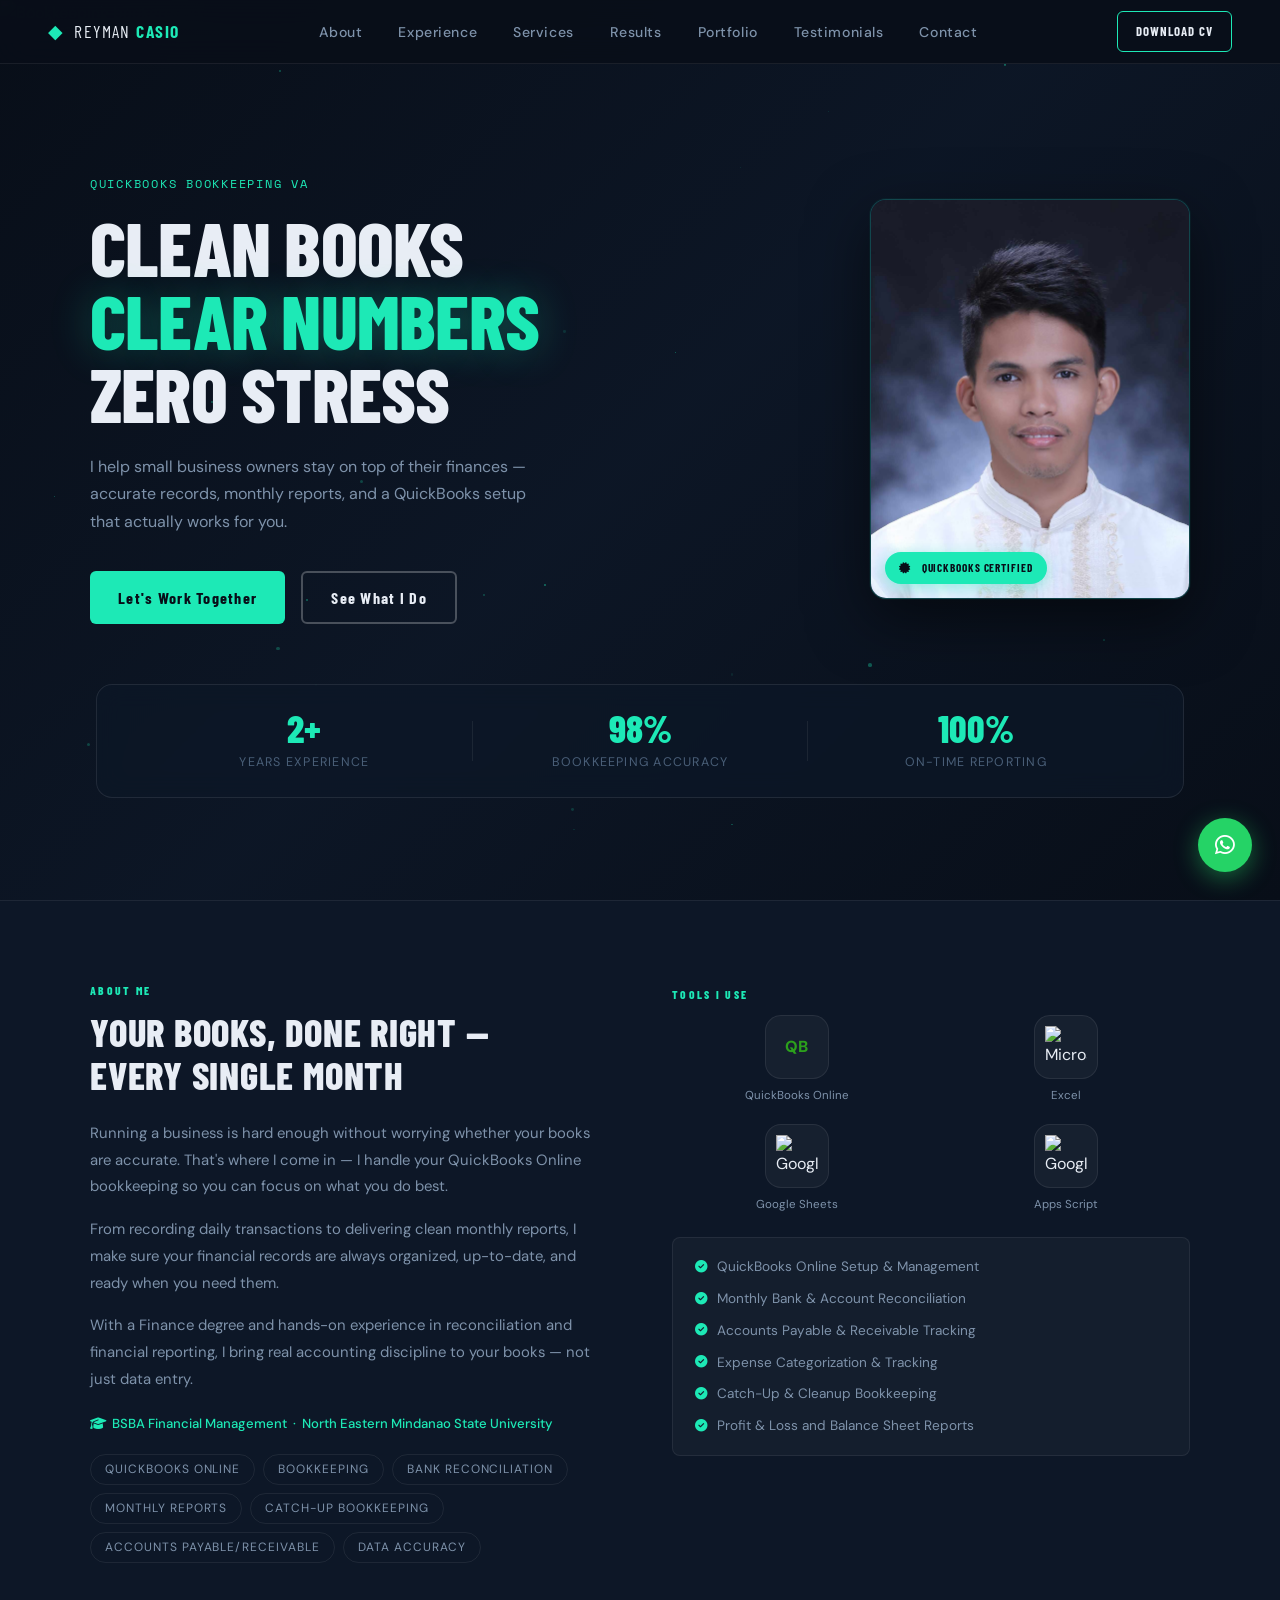
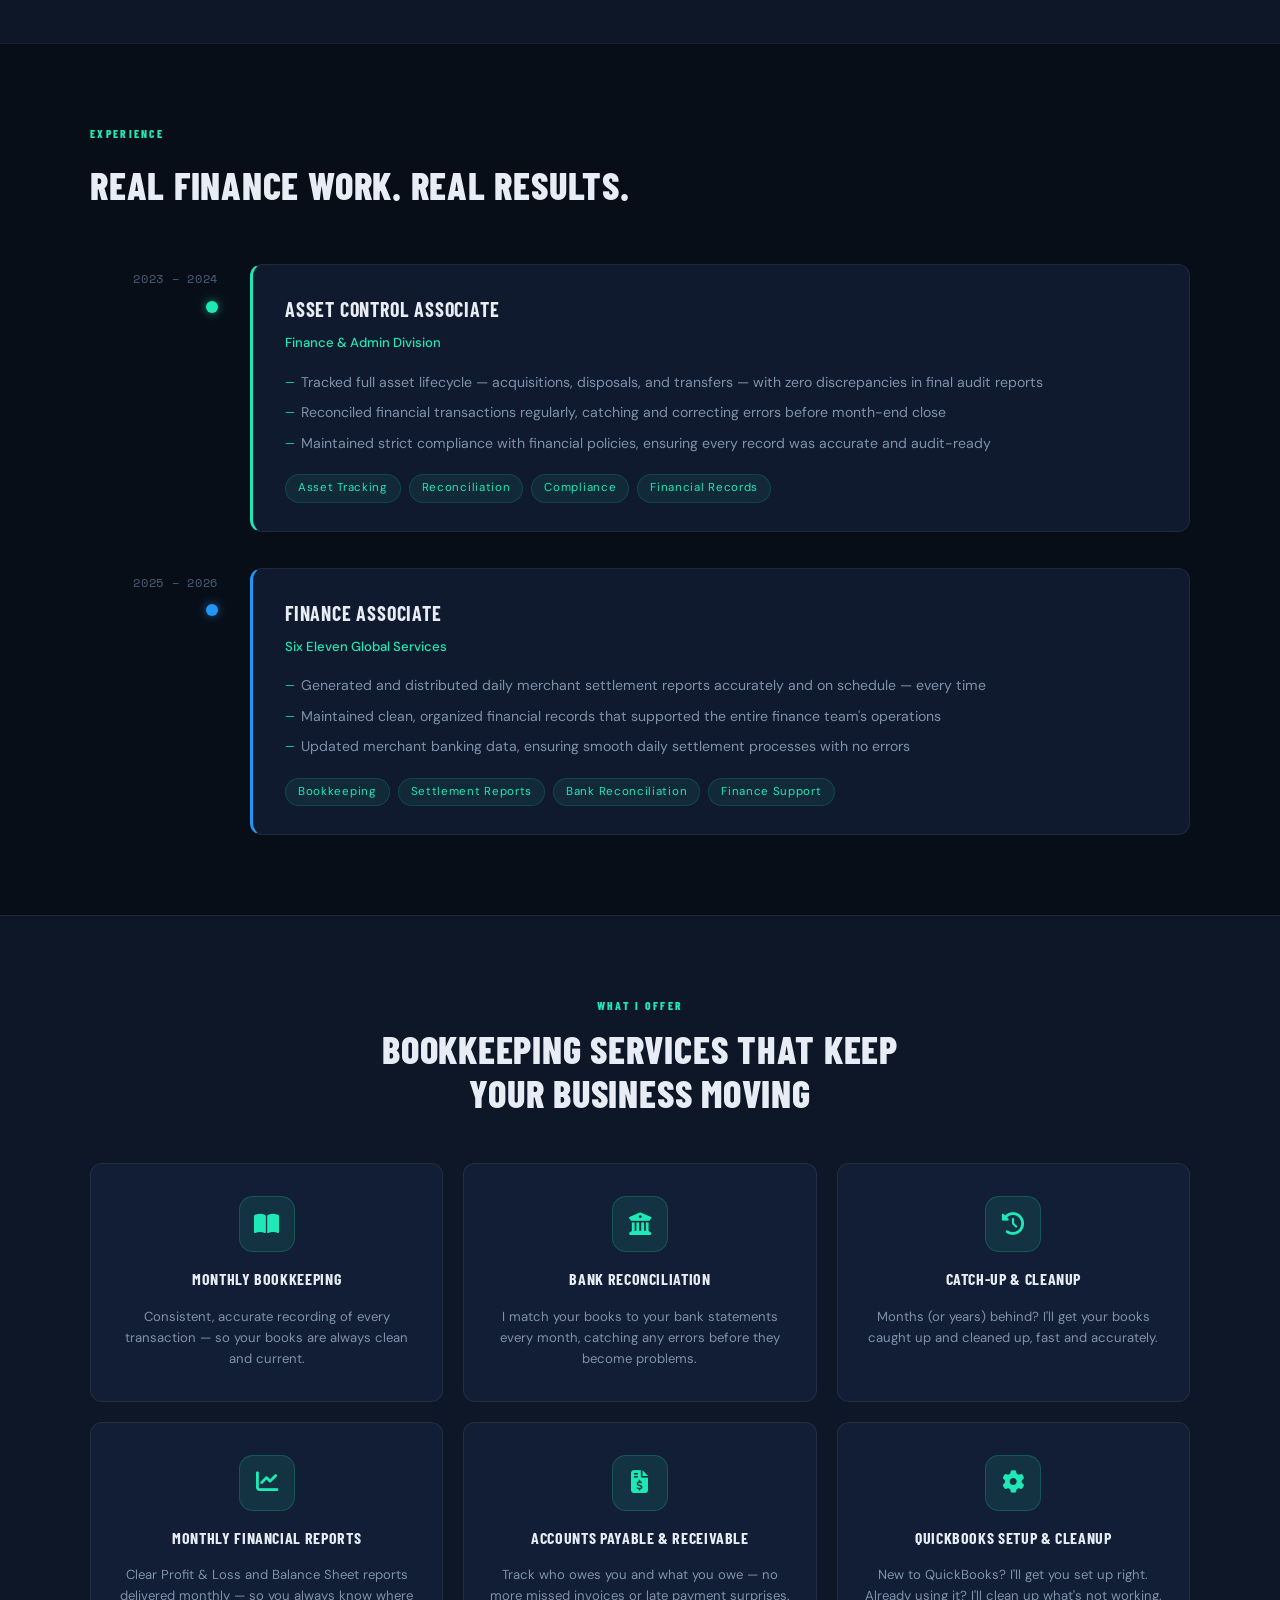
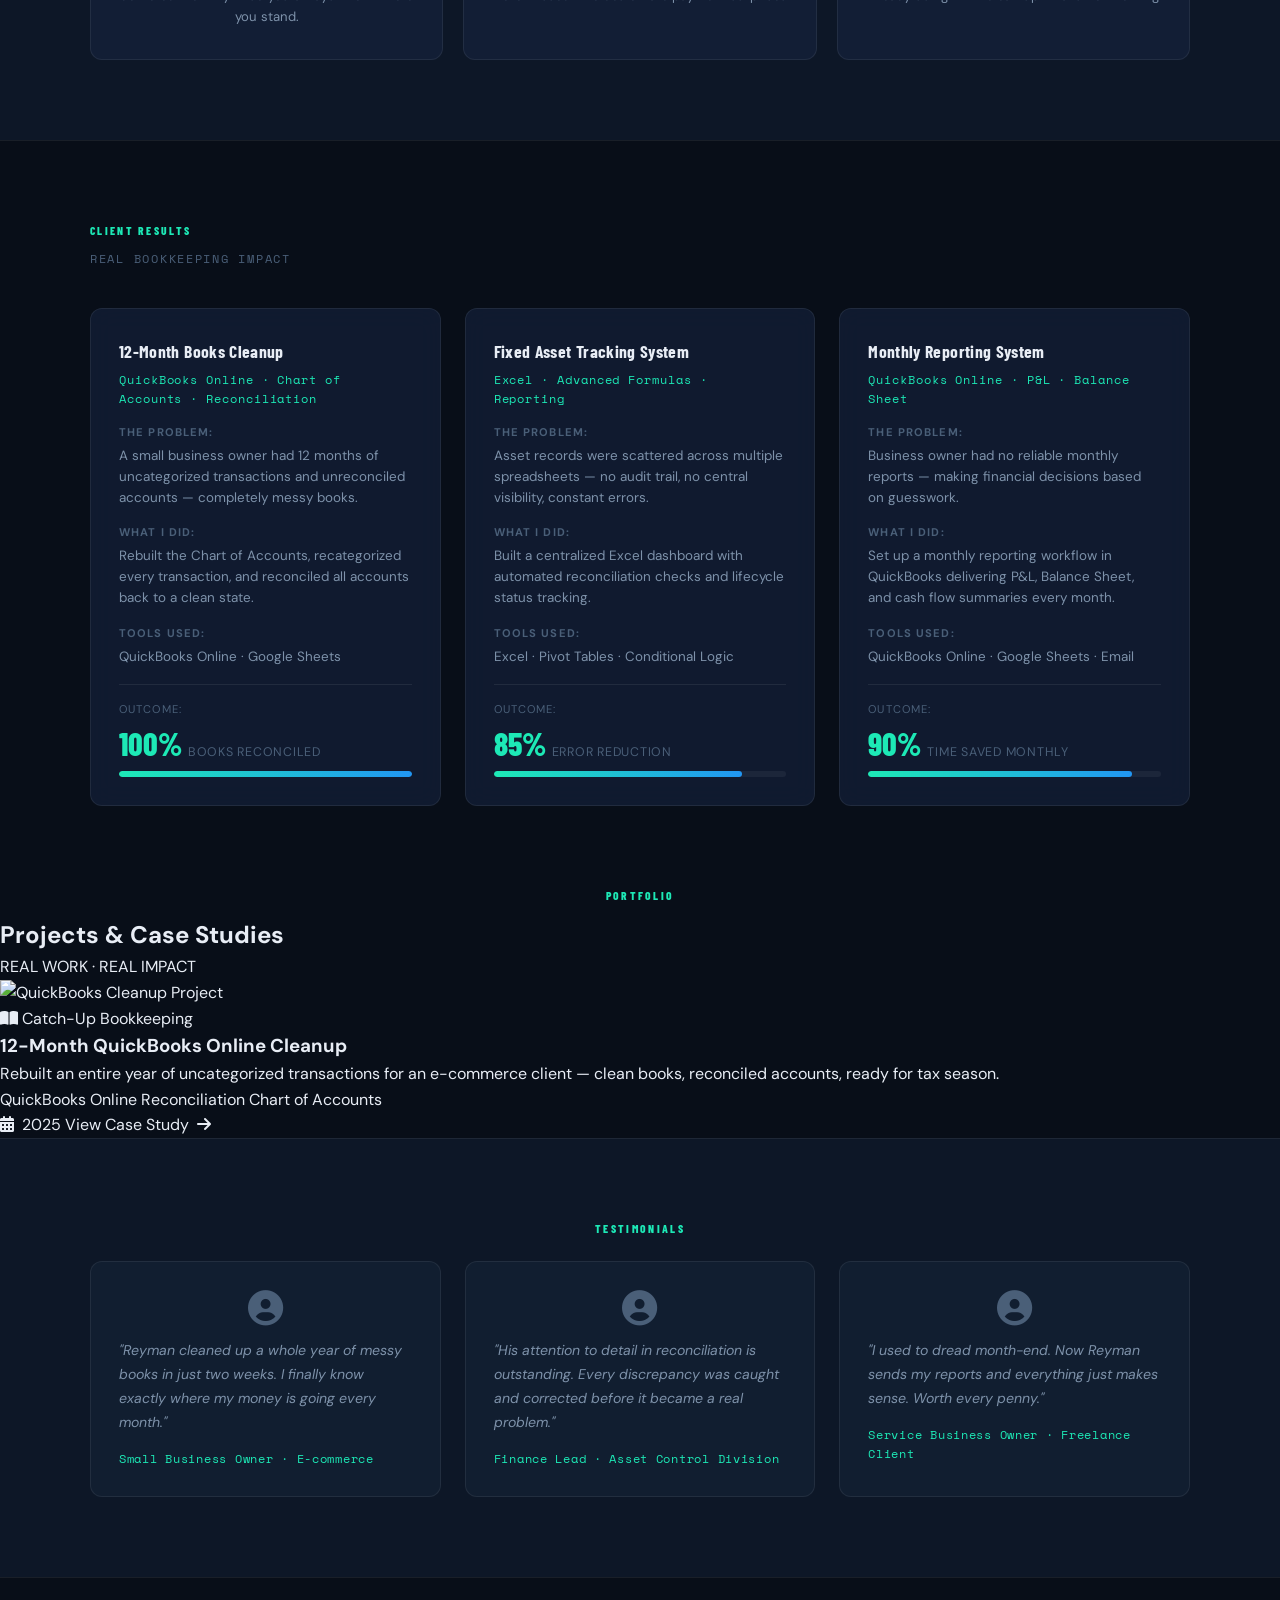
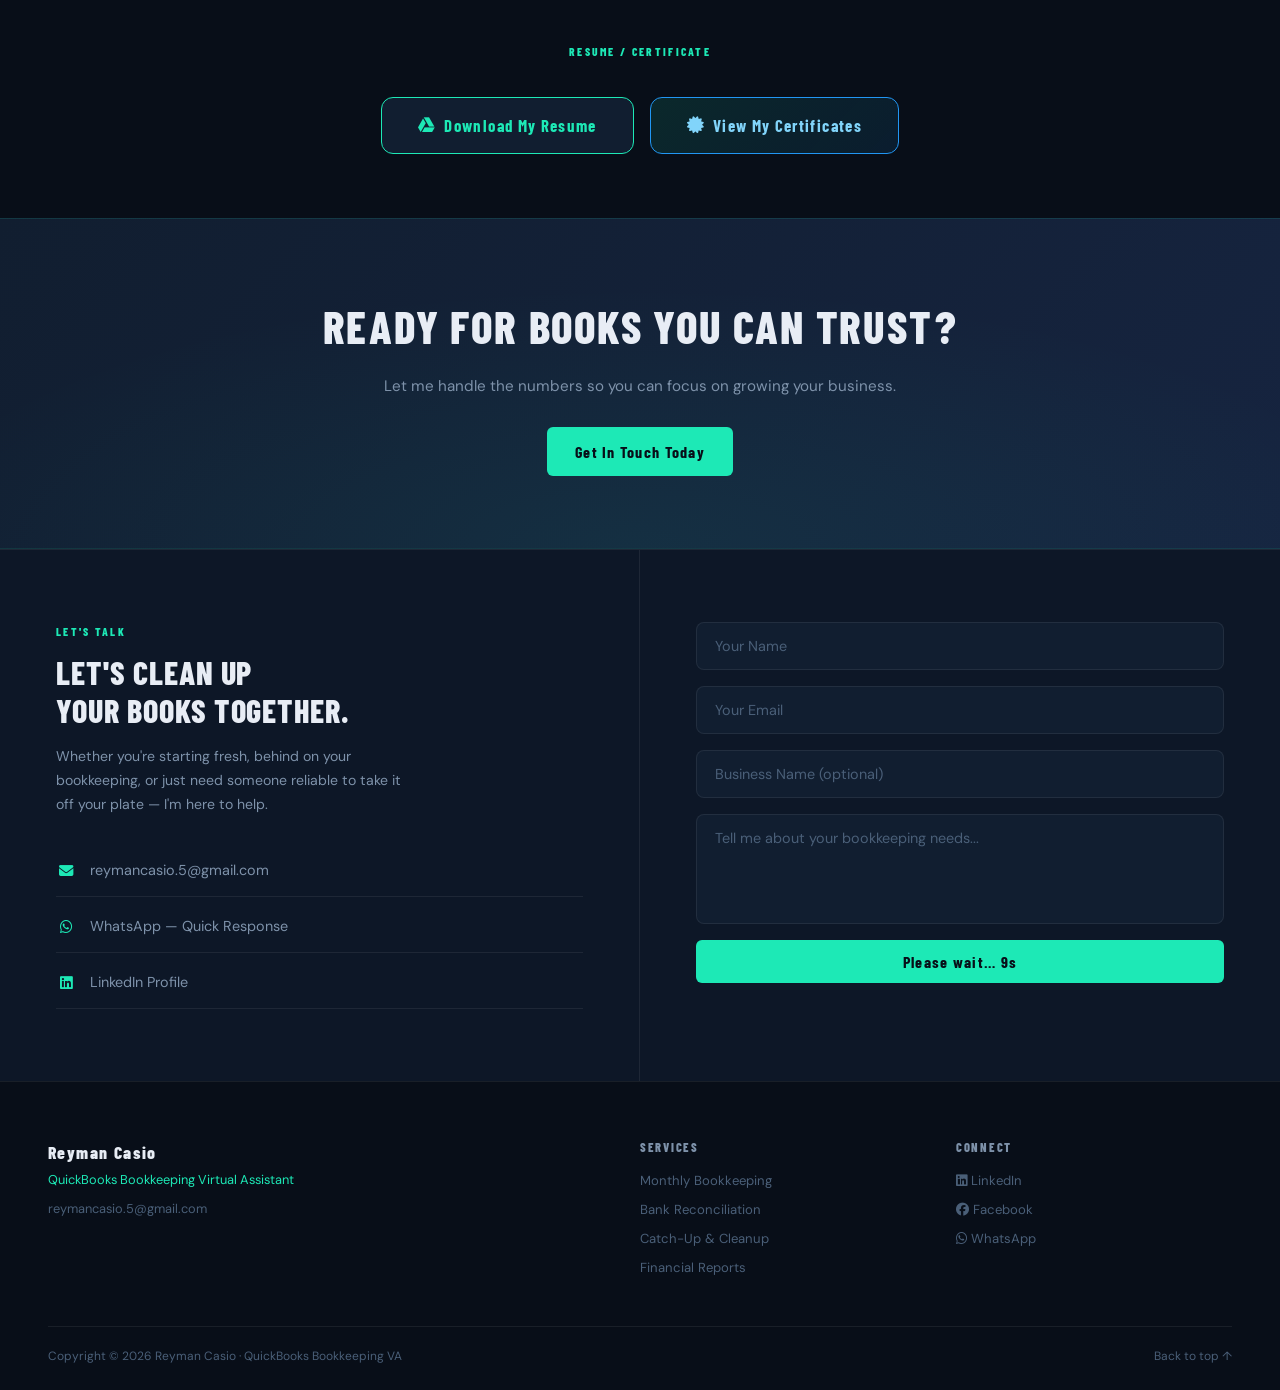
==== index.html @ 79675b03 "Implement portfolio section in index.html Added a new portfolio section with project showcase." ====
<!DOCTYPE html>
<html lang="en">
<head>
  <meta charset="UTF-8" />
  <meta name="viewport" content="width=device-width, initial-scale=1.0"/>
  <title>Reyman Casio | QuickBooks Bookkeeping Virtual Assistant</title>
  <link rel="stylesheet" href="style.css"/>
  <link rel="preconnect" href="https://fonts.googleapis.com"/>
  <link rel="preconnect" href="https://fonts.gstatic.com" crossorigin/>
  <link href="https://fonts.googleapis.com/css2?family=Barlow+Condensed:wght@400;600;700;800&family=DM+Sans:wght@300;400;500;600&family=Space+Mono:wght@400;700&display=swap" rel="stylesheet"/>
  <link rel="stylesheet" href="https://cdnjs.cloudflare.com/ajax/libs/font-awesome/6.5.0/css/all.min.css"/>
  <link rel="icon" href="favicon.png" type="image/png">
</head>
<body>

  <!-- NAV -->
  <nav class="nav" id="nav">
    <a href="#home" class="nav__logo">
      <span class="nav__logo-icon">◆</span>
      <span class="nav__logo-name">REYMAN <strong>CASIO</strong></span>
    </a>
    <ul class="nav__links" id="navLinks">
      <li><a href="#about" class="nav-link">About</a></li>
      <li><a href="#experience" class="nav-link">Experience</a></li>
      <li><a href="#services" class="nav-link">Services</a></li>
      <li><a href="#projects" class="nav-link">Results</a></li>
      <li><a href="#portfolio" class="nav-link">Portfolio</a></li>
      <li><a href="#testimonials" class="nav-link">Testimonials</a></li>
      <li><a href="#contact" class="nav-link">Contact</a></li>
    </ul>
    <a href="https://drive.google.com/file/d/1k-RLL87hiftzCwfujPA-dUVko5Nbp8wd/view?usp=sharing" target="_blank" class="btn btn--outline nav__cv">DOWNLOAD CV</a>
    <button class="nav__hamburger" id="hamburger" aria-label="Menu" aria-expanded="false">
      <span></span><span></span><span></span>
    </button>
  </nav>

  <!-- ══════════════════ HERO ══════════════════ -->
  <section class="hero" id="home">
    <div class="hero__photo-bg">
      <img
        src="https://images.unsplash.com/photo-1554224155-6726b3ff858f?auto=format&fit=crop&w=1600&q=80"
        alt="Bookkeeping background"
        class="hero__bg-img"
        loading="eager"
      />
      <div class="hero__bg-overlay"></div>
    </div>
    <div class="hero__particles" id="particles"></div>
    <div class="hero__content">
      <div class="hero__left">
        <p class="hero__eyebrow reveal">QUICKBOOKS BOOKKEEPING VA</p>
        <h1 class="hero__title reveal">
          CLEAN BOOKS<br/>
          <span class="hero__title-accent">CLEAR NUMBERS</span><br/>
          ZERO STRESS
        </h1>
        <p class="hero__subtitle reveal">I help small business owners stay on top of their finances — accurate records, monthly reports, and a QuickBooks setup that actually works for you.</p>
        <div class="hero__ctas reveal">
          <a href="#contact" class="btn btn--primary">Let's Work Together</a>
          <a href="#services" class="btn btn--ghost">See What I Do</a>
        </div>
      </div>
      <div class="hero__right reveal">
        <div class="hero__profile">
          <img
            src="profile.jpg"
            alt="Reyman Casio — QuickBooks Bookkeeping VA"
          />
          <div class="hero__profile-badge">
            <i class="fas fa-certificate"></i>&nbsp; QuickBooks Certified
          </div>
        </div>
      </div>
    </div>
    <div class="hero__stats">
      <div class="hero__stats__inner">
        <div class="stat">
          <span class="stat__num" data-target="2" data-suffix="+">2+</span>
          <span class="stat__label">Years Experience</span>
        </div>
        <div class="stat__divider"></div>
        <div class="stat">
          <span class="stat__num" data-target="98" data-suffix="%">98%</span>
          <span class="stat__label">Bookkeeping Accuracy</span>
        </div>
        <div class="stat__divider"></div>
        <div class="stat">
          <span class="stat__num" data-target="100" data-suffix="%">100%</span>
          <span class="stat__label">On-Time Reporting</span>
        </div>
      </div>
    </div>
  </section>

  <!-- ══════════════════ ABOUT ME ══════════════════ -->
  <section class="section-about">
    <div class="section-about__inner" id="about">
      <div class="section-about__text reveal">
        <span class="section-label">ABOUT ME</span>
        <h2 class="section-about__heading">Your Books, Done Right —<br/>Every Single Month</h2>
        <p class="section-about__body">
          Running a business is hard enough without worrying whether your books are accurate. That's where I come in — I handle your QuickBooks Online bookkeeping so you can focus on what you do best.
        </p>
        <p class="section-about__body">
          From recording daily transactions to delivering clean monthly reports, I make sure your financial records are always organized, up-to-date, and ready when you need them.
        </p>
        <p class="section-about__body">
          With a Finance degree and hands-on experience in reconciliation and financial reporting, I bring real accounting discipline to your books — not just data entry.
        </p>
        <p class="about__degree"><a href="https://www.nemsu.edu.ph/academics/colleges/college-of-business-and-management" target="_blank"><i class="fas fa-graduation-cap"></i>&nbsp; BSBA Financial Management &nbsp;·&nbsp; North Eastern Mindanao State University</a></p>
        <ul class="about__tags">
          <li>QuickBooks Online</li>
          <li>Bookkeeping</li>
          <li>Bank Reconciliation</li>
          <li>Monthly Reports</li>
          <li>Catch-Up Bookkeeping</li>
          <li>Accounts Payable/Receivable</li>
          <li>Data Accuracy</li>
        </ul>
      </div>
      <div class="section-about__skills reveal">
        <span class="section-label">TOOLS I USE</span>
        <div class="skills__icons">
          <div class="skill-icon">
            <div class="skill-icon__box">
              <img
                src="https://upload.wikimedia.org/wikipedia/commons/7/79/Intuit_QuickBooks_logo.svg"
                alt="QuickBooks"
                onerror="this.onerror=null;this.src='';this.parentNode.innerHTML='<span style=\'font-weight:800;font-size:1rem;color:#2CA01C\'>QB</span>'"
              />
            </div>
            <span>QuickBooks Online</span>
          </div>
          <div class="skill-icon">
            <div class="skill-icon__box">
              <img
                src="https://upload.wikimedia.org/wikipedia/commons/7/73/Microsoft_Excel_2013-2019_logo.svg"
                alt="Microsoft Excel"
              />
            </div>
            <span>Excel</span>
          </div>
          <div class="skill-icon">
            <div class="skill-icon__box">
              <img
                src="https://upload.wikimedia.org/wikipedia/commons/3/30/Google_Sheets_logo_%282014-2020%29.svg"
                alt="Google Sheets"
              />
            </div>
            <span>Google Sheets</span>
          </div>
          <div class="skill-icon">
            <div class="skill-icon__box">
              <img
                src="https://www.gstatic.com/images/branding/product/2x/apps_script_48dp.png"
                alt="Google Apps Script"
              />
            </div>
            <span>Apps Script</span>
          </div>
        </div>
        <div class="skills__list-box">
          <ul>
            <li><i class="fas fa-check-circle"></i> QuickBooks Online Setup &amp; Management</li>
            <li><i class="fas fa-check-circle"></i> Monthly Bank &amp; Account Reconciliation</li>
            <li><i class="fas fa-check-circle"></i> Accounts Payable &amp; Receivable Tracking</li>
            <li><i class="fas fa-check-circle"></i> Expense Categorization &amp; Tracking</li>
            <li><i class="fas fa-check-circle"></i> Catch-Up &amp; Cleanup Bookkeeping</li>
            <li><i class="fas fa-check-circle"></i> Profit &amp; Loss and Balance Sheet Reports</li>
          </ul>
        </div>
      </div>
    </div>
  </section>

  <!-- ══════════════════ EXPERIENCE ══════════════════ -->
  <section class="section-experience">
    <div class="section-experience__inner" id="experience">
      <div class="exp-header reveal">
        <span class="section-label">EXPERIENCE</span>
        <h2 class="section-experience__heading">Real Finance Work. Real Results.</h2>
      </div>
      <div class="exp-timeline">

        <div class="exp-item reveal">
          <div class="exp-item__meta">
            <span class="exp-item__date">2023 – 2024</span>
            <div class="exp-item__dot exp-item__dot--teal"></div>
          </div>
          <div class="exp-item__card">
            <div class="exp-item__top">
              <h3 class="exp-item__title">Asset Control Associate</h3>
              <span class="exp-item__company">Finance &amp; Admin Division</span>
            </div>
            <ul class="exp-item__body">
              <li>Tracked full asset lifecycle — acquisitions, disposals, and transfers — with zero discrepancies in final audit reports</li>
              <li>Reconciled financial transactions regularly, catching and correcting errors before month-end close</li>
              <li>Maintained strict compliance with financial policies, ensuring every record was accurate and audit-ready</li>
            </ul>
            <div class="exp-item__tags">
              <span>Asset Tracking</span>
              <span>Reconciliation</span>
              <span>Compliance</span>
              <span>Financial Records</span>
            </div>
          </div>
        </div>

        <div class="exp-item reveal">
          <div class="exp-item__meta">
            <span class="exp-item__date">2025 – 2026</span>
            <div class="exp-item__dot exp-item__dot--blue"></div>
          </div>
          <div class="exp-item__card">
            <div class="exp-item__top">
              <h3 class="exp-item__title">Finance Associate</h3>
              <span class="exp-item__company">Six Eleven Global Services</span>
            </div>
            <ul class="exp-item__body">
              <li>Generated and distributed daily merchant settlement reports accurately and on schedule — every time</li>
              <li>Maintained clean, organized financial records that supported the entire finance team's operations</li>
              <li>Updated merchant banking data, ensuring smooth daily settlement processes with no errors</li>
            </ul>
            <div class="exp-item__tags">
              <span>Bookkeeping</span>
              <span>Settlement Reports</span>
              <span>Bank Reconciliation</span>
              <span>Finance Support</span>
            </div>
          </div>
        </div>

      </div>
    </div>
  </section>

  <!-- ══════════════════ SERVICES ══════════════════ -->
  <section class="section-services">
    <div class="section-services__inner" id="services">
      <div class="reveal">
        <span class="section-label section-label--center">WHAT I OFFER</span>
        <h2 class="section-services__heading">Bookkeeping Services That Keep<br/>Your Business Moving</h2>
      </div>
      <div class="services-grid">
        <div class="svc-card reveal">
          <div class="svc-card__icon"><i class="fas fa-book-open"></i></div>
          <h3>Monthly Bookkeeping</h3>
          <p>Consistent, accurate recording of every transaction — so your books are always clean and current.</p>
        </div>
        <div class="svc-card reveal">
          <div class="svc-card__icon"><i class="fas fa-university"></i></div>
          <h3>Bank Reconciliation</h3>
          <p>I match your books to your bank statements every month, catching any errors before they become problems.</p>
        </div>
        <div class="svc-card reveal">
          <div class="svc-card__icon"><i class="fas fa-history"></i></div>
          <h3>Catch-Up &amp; Cleanup</h3>
          <p>Months (or years) behind? I'll get your books caught up and cleaned up, fast and accurately.</p>
        </div>
        <div class="svc-card reveal">
          <div class="svc-card__icon"><i class="fas fa-chart-line"></i></div>
          <h3>Monthly Financial Reports</h3>
          <p>Clear Profit &amp; Loss and Balance Sheet reports delivered monthly — so you always know where you stand.</p>
        </div>
        <div class="svc-card reveal">
          <div class="svc-card__icon"><i class="fas fa-file-invoice-dollar"></i></div>
          <h3>Accounts Payable &amp; Receivable</h3>
          <p>Track who owes you and what you owe — no more missed invoices or late payment surprises.</p>
        </div>
        <div class="svc-card reveal">
          <div class="svc-card__icon"><i class="fas fa-cog"></i></div>
          <h3>QuickBooks Setup &amp; Cleanup</h3>
          <p>New to QuickBooks? I'll get you set up right. Already using it? I'll clean up what's not working.</p>
        </div>
      </div>
    </div>
  </section>

  <!-- ══════════════════ PROJECTS / RESULTS ══════════════════ -->
  <section class="section-projects">
    <div class="section-projects__inner" id="projects">
      <div class="reveal">
        <span class="section-label">CLIENT RESULTS</span>
        <p class="projects__sub">REAL BOOKKEEPING IMPACT</p>
      </div>
      <div class="projects__grid">

        <div class="proj-card reveal">
          <div class="proj-card__top">
            <h3 class="proj-card__title">12-Month Books Cleanup</h3>
            <span class="proj-card__tag">QuickBooks Online · Chart of Accounts · Reconciliation</span>
          </div>
          <div class="proj-card__row">
            <span class="proj-label">The Problem:</span>
            <p>A small business owner had 12 months of uncategorized transactions and unreconciled accounts — completely messy books.</p>
          </div>
          <div class="proj-card__row">
            <span class="proj-label">What I Did:</span>
            <p>Rebuilt the Chart of Accounts, recategorized every transaction, and reconciled all accounts back to a clean state.</p>
          </div>
          <div class="proj-card__row">
            <span class="proj-label">Tools Used:</span>
            <p>QuickBooks Online · Google Sheets</p>
          </div>
          <div class="proj-card__result">
            <span class="proj-result-label">Outcome:</span>
            <div class="proj-result-pct">
              <span class="proj-result-num">100%</span>
              <span class="proj-result-unit">Books Reconciled</span>
            </div>
            <div class="proj-chart"><div class="proj-chart__bar" style="--pct:100%"></div></div>
          </div>
        </div>

        <div class="proj-card reveal">
          <div class="proj-card__top">
            <h3 class="proj-card__title">Fixed Asset Tracking System</h3>
            <span class="proj-card__tag">Excel · Advanced Formulas · Reporting</span>
          </div>
          <div class="proj-card__row">
            <span class="proj-label">The Problem:</span>
            <p>Asset records were scattered across multiple spreadsheets — no audit trail, no central visibility, constant errors.</p>
          </div>
          <div class="proj-card__row">
            <span class="proj-label">What I Did:</span>
            <p>Built a centralized Excel dashboard with automated reconciliation checks and lifecycle status tracking.</p>
          </div>
          <div class="proj-card__row">
            <span class="proj-label">Tools Used:</span>
            <p>Excel · Pivot Tables · Conditional Logic</p>
          </div>
          <div class="proj-card__result">
            <span class="proj-result-label">Outcome:</span>
            <div class="proj-result-pct">
              <span class="proj-result-num">85%</span>
              <span class="proj-result-unit">Error Reduction</span>
            </div>
            <div class="proj-chart"><div class="proj-chart__bar" style="--pct:85%"></div></div>
          </div>
        </div>

        <div class="proj-card reveal">
          <div class="proj-card__top">
            <h3 class="proj-card__title">Monthly Reporting System</h3>
            <span class="proj-card__tag">QuickBooks Online · P&amp;L · Balance Sheet</span>
          </div>
          <div class="proj-card__row">
            <span class="proj-label">The Problem:</span>
            <p>Business owner had no reliable monthly reports — making financial decisions based on guesswork.</p>
          </div>
          <div class="proj-card__row">
            <span class="proj-label">What I Did:</span>
            <p>Set up a monthly reporting workflow in QuickBooks delivering P&L, Balance Sheet, and cash flow summaries every month.</p>
          </div>
          <div class="proj-card__row">
            <span class="proj-label">Tools Used:</span>
            <p>QuickBooks Online · Google Sheets · Email</p>
          </div>
          <div class="proj-card__result">
            <span class="proj-result-label">Outcome:</span>
            <div class="proj-result-pct">
              <span class="proj-result-num">90%</span>
              <span class="proj-result-unit">Time Saved Monthly</span>
            </div>
            <div class="proj-chart"><div class="proj-chart__bar" style="--pct:90%"></div></div>
          </div>
        </div>

      </div>
    </div>
  </section>

    <!-- ══════════════════ PORTFOLIO / PROJECT SHOWCASE ══════════════════ -->
<section class="section-portfolio">
  <div class="section-portfolio__inner" id="portfolio">
    <div class="reveal">
      <span class="section-label section-label--center">PORTFOLIO</span>
      <h2 class="section-portfolio__heading">Projects & Case Studies</h2>
      <p class="portfolio__sub">REAL WORK · REAL IMPACT</p>
    </div>
    <div class="portfolio__grid">

      <!-- ── SAMPLE PROJECT CARD — duplicate this block for every new project ── -->
      <a href="project-qbo-cleanup.html" class="portfolio-card reveal">
        <div class="portfolio-card__thumb">
          <img
            src="https://images.unsplash.com/photo-1460925895917-afdab827c52f?auto=format&fit=crop&w=800&q=80"
            alt="QuickBooks Cleanup Project"
            loading="lazy"
          />
          <div class="portfolio-card__thumb-overlay"></div>
        </div>
        <div class="portfolio-card__body">
          <span class="portfolio-card__category">
            <i class="fas fa-book-open"></i> Catch-Up Bookkeeping
          </span>
          <h3 class="portfolio-card__title">12-Month QuickBooks Online Cleanup</h3>
          <p class="portfolio-card__desc">Rebuilt an entire year of uncategorized transactions for an e-commerce client — clean books, reconciled accounts, ready for tax season.</p>
          <div class="portfolio-card__tags">
            <span>QuickBooks Online</span>
            <span>Reconciliation</span>
            <span>Chart of Accounts</span>
          </div>
        </div>
        <div class="portfolio-card__footer">
          <span><i class="fas fa-calendar-alt"></i> &nbsp;2025</span>
          <span class="portfolio-card__cta">View Case Study &nbsp;<i class="fas fa-arrow-right"></i></span>
        </div>
      </a>

      <!-- Add more cards here following the same pattern -->

    </div>
  </div>
</section>

  <!-- TESTIMONIALS -->
  <section class="testimonials">
    <div id="testimonials">
      <div class="testimonials__inner reveal">
        <span class="section-label section-label--center">TESTIMONIALS</span>
        <div class="testimonials__grid">
          <div class="testi-card">
            <div class="testi-card__avatar"><i class="fas fa-user-circle"></i></div>
            <p>"Reyman cleaned up a whole year of messy books in just two weeks. I finally know exactly where my money is going every month."</p>
            <span class="testi-name">Small Business Owner · E-commerce</span>
          </div>
          <div class="testi-card">
            <div class="testi-card__avatar"><i class="fas fa-user-circle"></i></div>
            <p>"His attention to detail in reconciliation is outstanding. Every discrepancy was caught and corrected before it became a real problem."</p>
            <span class="testi-name">Finance Lead · Asset Control Division</span>
          </div>
          <div class="testi-card">
            <div class="testi-card__avatar"><i class="fas fa-user-circle"></i></div>
            <p>"I used to dread month-end. Now Reyman sends my reports and everything just makes sense. Worth every penny."</p>
            <span class="testi-name">Service Business Owner · Freelance Client</span>
          </div>
        </div>
      </div>
    </div>
  </section>

  <!-- RESUME DOWNLOAD -->
  <section class="resume-section reveal">
    <span class="section-label section-label--center">RESUME / CERTIFICATE</span>
    <div style="display:flex;gap:16px;flex-wrap:wrap;justify-content:center;">
      <a href="https://drive.google.com/file/d/1k-RLL87hiftzCwfujPA-dUVko5Nbp8wd/view?usp=sharing" target="_blank" class="btn btn--download">
        <i class="fab fa-google-drive"></i> Download My Resume
      </a>
      <a href="https://drive.google.com/file/d/1jl6FmNYrOPk4AM9UgZmTm1uoy0puLBgW/view?usp=sharing" target="_blank" class="btn btn--cert">
        <i class="fas fa-certificate"></i> View My Certificates
      </a>
    </div>
  </section>

  <!-- CTA BANNER -->
  <section class="cta-banner reveal">
    <div class="cta-banner__inner">
      <h2>Ready for books you can trust?</h2>
      <p>Let me handle the numbers so you can focus on growing your business.</p>
      <a href="#contact" class="btn btn--primary">Get In Touch Today</a>
    </div>
  </section>

  <!-- CONTACT -->
  <section class="section-contact">
    <div class="contact__left reveal" id="contact">
      <span class="section-label">LET'S TALK</span>
      <h2 class="contact__heading">Let's clean up<br/>your books together.</h2>
      <p class="contact__intro">Whether you're starting fresh, behind on your bookkeeping, or just need someone reliable to take it off your plate — I'm here to help.</p>
      <div class="contact__links">
        <a href="mailto:reymancasio.5@gmail.com?subject=Inquiry&body=Hello Reyman," class="contact-link">
          <i class="fas fa-envelope"></i>
          reymancasio.5@gmail.com
        </a>
        <a href="https://wa.me/+639638291756" target="_blank" class="contact-link">
          <i class="fab fa-whatsapp"></i>
          WhatsApp — Quick Response
        </a>
        <a href="https://www.linkedin.com/in/reyman-casio-112ba83aa?utm_source=share_via&utm_content=profile&utm_medium=member_android" target="_blank" class="contact-link">
          <i class="fab fa-linkedin"></i>
          LinkedIn Profile
        </a>
      </div>
    </div>
    <form class="contact__form reveal" id="contactForm" novalidate>
      <!-- Honeypot: hidden from real users, bots fill this -->
      <input type="text" name="website" id="honeypot" autocomplete="off" tabindex="-1" aria-hidden="true" style="position:absolute;left:-9999px;width:1px;height:1px;opacity:0;pointer-events:none;" />
      <input type="text" name="name" id="formName" placeholder="Your Name" class="form-input" required autocomplete="name"/>
      <input type="email" name="email" id="formEmail" placeholder="Your Email" class="form-input" required autocomplete="email"/>
      <input type="text" name="business" id="formBusiness" placeholder="Business Name (optional)" class="form-input" autocomplete="organization"/>
      <input type="hidden" name="token" value="rk_bk_2026_secure" />
      <textarea name="message" id="formMessage" placeholder="Tell me about your bookkeeping needs..." class="form-input form-textarea" rows="4" required></textarea>
      <div id="formError" style="display:none;font-size:0.82rem;color:#ff6b6b;margin-top:-8px;"></div>
      <button type="submit" class="btn btn--primary btn--full" id="formSubmitBtn" disabled>
        <span id="formBtnText">Please wait… <span id="formCountdown">12</span>s</span>
      </button>
    </form>
  </section>

  <!-- FOOTER -->
  <footer class="footer">
    <div class="footer__col">
      <p class="footer__name">Reyman Casio</p>
      <p class="footer__role">QuickBooks Bookkeeping Virtual Assistant</p>
      <p class="footer__email">reymancasio.5@gmail.com</p>
    </div>
    <div class="footer__col">
      <p class="footer__heading">Services</p>
      <ul>
        <li>Monthly Bookkeeping</li>
        <li>Bank Reconciliation</li>
        <li>Catch-Up &amp; Cleanup</li>
        <li>Financial Reports</li>
      </ul>
    </div>
    <div class="footer__col">
      <p class="footer__heading">Connect</p>
      <ul>
        <li><a href="https://www.linkedin.com/in/reyman-casio-112ba83aa?utm_source=share_via&utm_content=profile&utm_medium=member_android"><i class="fab fa-linkedin"></i> LinkedIn</a></li>
        <li><a href="https://web.facebook.com/reyman.casio.5"><i class="fab fa-facebook"></i> Facebook</a></li>
        <li><a href="https://wa.me/+639638291756"><i class="fab fa-whatsapp"></i> WhatsApp</a></li>
      </ul>
    </div>
    <div class="footer__bottom">
      <p>Copyright &copy; 2026 Reyman Casio · QuickBooks Bookkeeping VA</p>
      <a href="#home">Back to top ↑</a>
    </div>
  </footer>

  <!-- WhatsApp Float -->
  <a href="https://wa.me/+639638291756" target="_blank" class="wa-float" aria-label="WhatsApp">
    <i class="fab fa-whatsapp"></i>
  </a>

  <script src="script.js"></script>
</body>
</html>
---- style.css ----
/* =============================================
   REYMAN CASIO — QuickBooks Bookkeeping VA
   Dark Finance · Teal Accent · Photo Hero BG
   ============================================= */

:root {
  --nav-h: 64px;
  --scroll-gap: 8px;

  --dark-0: #080e18;
  --dark-1: #0d1727;
  --dark-2: #111e30;
  --dark-3: #162440;
  --dark-4: #1c2e50;
  --teal: #1de9b6;
  --teal-dim: #0fb896;
  --blue: #2196f3;
  --blue-dim: #1565c0;
  --gold: #f0b429;
  --text-primary: #e8edf5;
  --text-secondary: #7e92aa;
  --text-muted: #4a5f78;
  --border: rgba(255,255,255,0.07);
  --card-bg: rgba(22, 36, 64, 0.6);
  --card-border: rgba(29, 233, 182, 0.12);
  --font-display: 'Barlow Condensed', sans-serif;
  --font-body: 'DM Sans', sans-serif;
  --font-mono: 'Space Mono', monospace;
  --radius: 12px;
  --radius-sm: 8px;
  --transition: 0.3s cubic-bezier(0.4,0,0.2,1);
  --max-w: 1100px;
}

/* ── SCROLL OFFSET ── */
#about,
#experience,
#projects,
#services,
#contact,
#testimonials {
  scroll-margin-top: calc(var(--nav-h) + var(--scroll-gap));
}

*, *::before, *::after { box-sizing: border-box; margin: 0; padding: 0; }
html { scroll-behavior: smooth; font-size: 16px; }
body {
  background: var(--dark-0);
  color: var(--text-primary);
  font-family: var(--font-body);
  line-height: 1.6;
  overflow-x: hidden;
}
a { color: inherit; text-decoration: none; }
ul { list-style: none; }
img { max-width: 100%; display: block; }

::-webkit-scrollbar { width: 6px; }
::-webkit-scrollbar-track { background: var(--dark-1); }
::-webkit-scrollbar-thumb { background: var(--teal-dim); border-radius: 3px; }

/* ── BUTTONS ── */
.btn {
  display: inline-flex; align-items: center; gap: 8px;
  padding: 12px 28px; border-radius: 6px;
  font-family: var(--font-display); font-size: 1rem;
  font-weight: 700; letter-spacing: 0.08em;
  cursor: pointer; border: none; transition: var(--transition);
  white-space: nowrap;
}
.btn--primary { background: var(--teal); color: var(--dark-0); }
.btn--primary:hover { background: #fff; transform: translateY(-2px); box-shadow: 0 8px 32px rgba(29,233,182,0.35); }
.btn--ghost { background: transparent; color: var(--text-primary); border: 2px solid rgba(255,255,255,0.25); }
.btn--ghost:hover { border-color: var(--teal); color: var(--teal); transform: translateY(-2px); }
.btn--outline { background: transparent; color: var(--text-primary); border: 1.5px solid var(--teal); font-size: 0.8rem; padding: 9px 18px; }
.btn--outline:hover { background: var(--teal); color: var(--dark-0); }
.btn--download { background: var(--dark-2); border: 1.5px solid var(--teal); color: var(--teal); padding: 14px 36px; font-size: 1.05rem; border-radius: var(--radius); }
.btn--download:hover { background: var(--teal); color: var(--dark-0); transform: translateY(-2px); box-shadow: 0 8px 32px rgba(29,233,182,0.3); }
.btn--cert { background: linear-gradient(135deg, rgba(29,233,182,0.12) 0%, rgba(33,150,243,0.10) 100%); border: 1.5px solid var(--blue); color: #81d4fa; padding: 14px 36px; font-size: 1.05rem; border-radius: var(--radius); }
.btn--cert:hover { background: var(--blue); color: #fff; transform: translateY(-2px); box-shadow: 0 8px 32px rgba(33,150,243,0.35); }
.btn--full { width: 100%; justify-content: center; }

/* ── SECTION LABELS ── */
.section-label {
  font-family: var(--font-display); font-size: 0.72rem; font-weight: 800;
  letter-spacing: 0.2em; color: var(--teal); text-transform: uppercase;
  margin-bottom: 12px; display: block;
}
.section-label--center { text-align: center; }

/* ── REVEAL ── */
.reveal { opacity: 0; transform: translateY(28px); transition: opacity 0.65s ease, transform 0.65s ease; }
.reveal.visible { opacity: 1; transform: translateY(0); }

/* ==============================================
   NAV
   ============================================== */
.nav {
  position: fixed; top: 0; left: 0; right: 0; z-index: 1000;
  display: flex; align-items: center; justify-content: space-between;
  padding: 0 48px; height: var(--nav-h);
  background: rgba(8,14,24,0.88);
  backdrop-filter: blur(18px);
  border-bottom: 1px solid var(--border);
  transition: var(--transition);
}
.nav.scrolled { background: rgba(8,14,24,0.98); box-shadow: 0 4px 32px rgba(0,0,0,0.5); }

/* Logo is now a link — remove default link styles */
.nav__logo {
  display: flex; align-items: center; gap: 10px;
  font-family: var(--font-display); font-size: 1.1rem; letter-spacing: 0.08em;
  color: var(--text-primary);
  transition: opacity var(--transition);
  cursor: pointer;
}
.nav__logo:hover { opacity: 0.85; }
.nav__logo-icon { color: var(--teal); font-size: 1.2rem; }
.nav__logo-name strong { color: var(--teal); }

.nav__links { display: flex; gap: 36px; }
.nav__links a { font-size: 0.88rem; font-weight: 500; color: var(--text-secondary); transition: color var(--transition); letter-spacing: 0.04em; }
.nav__links a:hover, .nav__links a.active { color: var(--teal); }

.nav__hamburger { display: none; flex-direction: column; gap: 5px; background: none; border: none; cursor: pointer; padding: 6px; border-radius: 6px; transition: background var(--transition); }
.nav__hamburger:hover { background: rgba(255,255,255,0.06); }
.nav__hamburger span { display: block; width: 22px; height: 2px; background: var(--text-primary); border-radius: 2px; transition: transform 0.35s cubic-bezier(0.4,0,0.2,1), opacity 0.25s ease, background 0.25s ease; transform-origin: center; }
.nav__hamburger.open span:nth-child(1) { transform: translateY(7px) rotate(45deg); background: var(--teal); }
.nav__hamburger.open span:nth-child(2) { opacity: 0; transform: scaleX(0); }
.nav__hamburger.open span:nth-child(3) { transform: translateY(-7px) rotate(-45deg); background: var(--teal); }

/* ==============================================
   HERO
   ============================================== */
.hero {
  position: relative; min-height: 100vh;
  display: flex; flex-direction: column; justify-content: center;
  padding: calc(var(--nav-h) + 40px) 48px 0;
  overflow: hidden;
}

/* Photo background */
.hero__photo-bg {
  position: absolute; inset: 0; z-index: 0;
}
.hero__bg-img {
  width: 100%; height: 100%; object-fit: cover; object-position: center;
  display: block;
}
.hero__bg-overlay {
  position: absolute; inset: 0;
  background: linear-gradient(
    135deg,
    rgba(8,14,24,0.95) 0%,
    rgba(13,23,39,0.90) 50%,
    rgba(8,14,24,0.78) 100%
  );
}

.hero__particles { position: absolute; inset: 0; pointer-events: none; overflow: hidden; z-index: 1; }

.hero__content {
  position: relative; z-index: 2;
  display: grid; grid-template-columns: 1fr auto; gap: 60px;
  align-items: center; max-width: var(--max-w); margin: 0 auto; width: 100%;
  padding-bottom: 40px;
}
.hero__eyebrow { font-family: var(--font-mono); font-size: 0.78rem; color: var(--teal); letter-spacing: 0.14em; margin-bottom: 16px; text-transform: uppercase; }
.hero__title { font-family: var(--font-display); font-size: clamp(2.8rem, 6vw, 5.5rem); font-weight: 800; line-height: 0.95; letter-spacing: -0.01em; text-transform: uppercase; color: var(--text-primary); margin-bottom: 24px; }
.hero__title-accent { color: var(--teal); text-shadow: 0 0 40px rgba(29,233,182,0.3); }
.hero__subtitle { font-size: 1rem; color: var(--text-secondary); max-width: 440px; line-height: 1.7; margin-bottom: 36px; }
.hero__ctas { display: flex; gap: 16px; flex-wrap: wrap; }

/* ── HERO PROFILE IMAGE (replaces diagram) ── */
.hero__right { display: flex; align-items: center; justify-content: center; }

.hero__profile {
  position: relative;
  width: 320px;
  height: 400px;
  border-radius: 16px;
  overflow: hidden;
  background: rgba(22, 36, 64, 0.6);
  border: 1px solid rgba(29, 233, 182, 0.2);
  backdrop-filter: blur(12px);
  box-shadow: 0 20px 60px rgba(0,0,0,0.5), 0 0 0 1px rgba(29,233,182,0.06);
  transition: transform 0.35s ease, box-shadow 0.35s ease;
  flex-shrink: 0;
}
.hero__profile:hover {
  transform: translateY(-6px);
  box-shadow: 0 32px 80px rgba(0,0,0,0.6), 0 0 40px rgba(29,233,182,0.12);
}
.hero__profile img {
  width: 100%;
  height: 100%;
  object-fit: cover;
  object-position: top center;
  display: block;
}
.hero__profile-badge {
  position: absolute;
  bottom: 14px;
  left: 14px;
  padding: 7px 14px;
  font-size: 0.7rem;
  font-family: var(--font-display);
  font-weight: 700;
  background: var(--teal);
  color: var(--dark-0);
  border-radius: 20px;
  letter-spacing: 0.08em;
  text-transform: uppercase;
  display: flex;
  align-items: center;
  gap: 5px;
  box-shadow: 0 4px 16px rgba(29,233,182,0.4);
}

/* Stats bar */
.hero__stats {
  position: relative; z-index: 2;
  display: flex; align-items: center; justify-content: center;
  padding: 20px 48px 32px;
}
.hero__stats__inner {
  display: flex; align-items: center; justify-content: center;
  width: 100%; max-width: var(--max-w);
  background: rgba(13,23,39,0.75); backdrop-filter: blur(12px);
  border: 1px solid rgba(255,255,255,0.09);
  border-radius: 16px;
  padding: 24px 40px;
  gap: 0;
}
.stat {
  display: flex; flex-direction: column; align-items: center; gap: 5px;
  flex: 1; text-align: center; padding: 0 24px;
}
.stat__num { font-family: var(--font-display); font-size: 2.4rem; font-weight: 800; color: var(--teal); line-height: 1; }
.stat__label { font-size: 0.78rem; color: var(--text-muted); text-transform: uppercase; letter-spacing: 0.1em; }
.stat__divider { width: 1px; height: 40px; background: var(--border); flex-shrink: 0; }

/* ==============================================
   ABOUT ME
   ============================================== */
.section-about {
  background: var(--dark-1);
  border-top: 1px solid var(--border);
  padding: 80px 48px;
}
.section-about__inner {
  display: grid; grid-template-columns: 1fr 1fr; gap: 64px;
  max-width: var(--max-w); margin: 0 auto;
}
.section-about__heading {
  font-family: var(--font-display); font-size: clamp(1.8rem, 3vw, 2.6rem);
  font-weight: 800; line-height: 1.1; color: var(--text-primary);
  margin-bottom: 24px; text-transform: uppercase; letter-spacing: 0.02em;
}
.section-about__body { font-size: 0.93rem; color: var(--text-secondary); line-height: 1.8; margin-bottom: 16px; }
.about__degree { font-size: 0.82rem; color: var(--teal); margin: 20px 0; font-weight: 500; }
.about__tags { display: flex; flex-wrap: wrap; gap: 8px; margin-top: 8px; }
.about__tags li { padding: 5px 14px; border: 1px solid var(--border); border-radius: 20px; font-size: 0.75rem; color: var(--text-secondary); text-transform: uppercase; letter-spacing: 0.08em; transition: var(--transition); }
.about__tags li:hover { border-color: var(--teal); color: var(--teal); }

/* Skills side */
.section-about__skills { padding-top: 4px; }
.skills__icons { display: grid; grid-template-columns: 1fr 1fr; gap: 20px; margin-bottom: 24px; margin-top: 8px; }
.skill-icon { display: flex; flex-direction: column; align-items: center; gap: 10px; }
.skill-icon__box {
  width: 64px; height: 64px; border-radius: 16px;
  display: flex; align-items: center; justify-content: center;
  background: rgba(255,255,255,0.04); border: 1px solid rgba(255,255,255,0.08);
  transition: transform var(--transition), box-shadow var(--transition);
  overflow: hidden; padding: 10px;
}
.skill-icon__box img { width: 100%; height: 100%; object-fit: contain; display: block; }
.skill-icon__box:hover { transform: scale(1.1) rotate(-3deg); box-shadow: 0 8px 24px rgba(29,233,182,0.18); }
.skill-icon span { font-size: 0.72rem; color: var(--text-secondary); text-align: center; line-height: 1.3; }

.skills__list-box { background: rgba(255,255,255,0.03); border: 1px solid var(--border); border-radius: var(--radius-sm); padding: 18px 22px; }
.skills__list-box ul { display: flex; flex-direction: column; gap: 10px; }
.skills__list-box li { font-size: 0.85rem; color: var(--text-secondary); display: flex; align-items: center; gap: 10px; }
.skills__list-box li i { color: var(--teal); font-size: 0.78rem; flex-shrink: 0; }

/* ==============================================
   EXPERIENCE
   ============================================== */
.section-experience {
  background: var(--dark-0);
  border-top: 1px solid var(--border);
  padding: 80px 48px;
}
.section-experience__inner { max-width: var(--max-w); margin: 0 auto; }
.section-experience__heading {
  font-family: var(--font-display); font-size: clamp(1.8rem, 3vw, 2.4rem);
  font-weight: 800; color: var(--text-primary); text-transform: uppercase;
  letter-spacing: 0.02em; margin-bottom: 48px;
}
.exp-timeline { display: flex; flex-direction: column; gap: 36px; }

.exp-item { display: grid; grid-template-columns: 160px 1fr; gap: 0; align-items: start; }
.exp-item__meta { display: flex; flex-direction: column; align-items: flex-end; gap: 12px; padding-right: 32px; padding-top: 6px; }
.exp-item__date { font-family: var(--font-mono); font-size: 0.72rem; color: var(--text-muted); letter-spacing: 0.06em; text-align: right; white-space: nowrap; }
.exp-item__dot { width: 12px; height: 12px; border-radius: 50%; flex-shrink: 0; }
.exp-item__dot--teal { background: var(--teal); box-shadow: 0 0 10px rgba(29,233,182,0.6); }
.exp-item__dot--blue { background: var(--blue); box-shadow: 0 0 10px rgba(33,150,243,0.6); }

.exp-item__card {
  background: var(--card-bg); border: 1px solid var(--border); border-radius: var(--radius);
  padding: 28px 32px; backdrop-filter: blur(10px);
  border-left: 3px solid var(--teal);
  transition: var(--transition);
}
.exp-item:nth-child(2) .exp-item__card { border-left-color: var(--blue); }
.exp-item__card:hover { border-color: var(--card-border); transform: translateX(4px); box-shadow: 0 8px 40px rgba(0,0,0,0.3); }

.exp-item__top { margin-bottom: 16px; }
.exp-item__title { font-family: var(--font-display); font-size: 1.25rem; font-weight: 700; color: var(--text-primary); letter-spacing: 0.04em; text-transform: uppercase; margin-bottom: 4px; }
.exp-item__company { font-size: 0.82rem; color: var(--teal); font-weight: 500; }
.exp-item__body { display: flex; flex-direction: column; gap: 8px; margin-bottom: 20px; }
.exp-item__body li { font-size: 0.88rem; color: var(--text-secondary); padding-left: 16px; position: relative; line-height: 1.6; }
.exp-item__body li::before { content: '—'; position: absolute; left: 0; color: var(--teal); font-size: 0.7rem; top: 3px; }
.exp-item__tags { display: flex; flex-wrap: wrap; gap: 8px; }
.exp-item__tags span { padding: 4px 12px; background: rgba(29,233,182,0.07); border: 1px solid rgba(29,233,182,0.15); border-radius: 20px; font-size: 0.72rem; color: var(--teal); letter-spacing: 0.06em; }

/* ==============================================
   SERVICES
   ============================================== */
.section-services {
  background: var(--dark-1);
  border-top: 1px solid var(--border);
  padding: 80px 48px;
}
.section-services__inner { max-width: var(--max-w); margin: 0 auto; }
.section-services__heading {
  font-family: var(--font-display); font-size: clamp(1.8rem, 3vw, 2.4rem);
  font-weight: 800; color: var(--text-primary); text-transform: uppercase;
  letter-spacing: 0.02em; text-align: center; margin-bottom: 48px; line-height: 1.15;
}
/* 6 cards — 3 columns */
.services-grid { display: grid; grid-template-columns: repeat(3, 1fr); gap: 20px; }
.svc-card {
  display: flex; flex-direction: column; gap: 14px;
  padding: 32px 24px; background: var(--card-bg);
  border: 1px solid var(--border); border-radius: var(--radius);
  transition: var(--transition); text-align: center; cursor: default;
}
.svc-card:hover { border-color: var(--teal); background: rgba(29,233,182,0.05); transform: translateY(-6px); box-shadow: 0 16px 48px rgba(29,233,182,0.1); }
.svc-card__icon { width: 56px; height: 56px; border-radius: 14px; background: rgba(29,233,182,0.1); border: 1px solid rgba(29,233,182,0.2); display: flex; align-items: center; justify-content: center; font-size: 1.4rem; color: var(--teal); margin: 0 auto; transition: var(--transition); }
.svc-card:hover .svc-card__icon { background: rgba(29,233,182,0.2); transform: scale(1.1); }
.svc-card h3 { font-family: var(--font-display); font-size: 1rem; font-weight: 700; color: var(--text-primary); letter-spacing: 0.04em; text-transform: uppercase; }
.svc-card p { font-size: 0.82rem; color: var(--text-secondary); line-height: 1.6; }

/* ==============================================
   PROJECTS / RESULTS
   ============================================== */
.section-projects {
  background: var(--dark-0);
  border-top: 1px solid var(--border);
  padding: 80px 48px;
}
.section-projects__inner { max-width: var(--max-w); margin: 0 auto; }
.projects__sub { font-family: var(--font-mono); font-size: 0.72rem; color: var(--text-muted); letter-spacing: 0.15em; margin-bottom: 40px; margin-top: -2px; }
.projects__grid { display: grid; grid-template-columns: repeat(3, 1fr); gap: 24px; }

.proj-card {
  background: var(--card-bg); border: 1px solid var(--border); border-radius: var(--radius);
  padding: 28px; display: flex; flex-direction: column; gap: 16px;
  backdrop-filter: blur(12px); transition: var(--transition); position: relative; overflow: hidden;
}
.proj-card::before { content: ''; position: absolute; top: 0; left: 0; right: 0; height: 2px; background: linear-gradient(90deg, var(--teal), var(--blue)); transform: scaleX(0); transform-origin: left; transition: transform 0.4s ease; }
.proj-card:hover { border-color: var(--card-border); transform: translateY(-6px); box-shadow: 0 20px 60px rgba(0,0,0,0.4); }
.proj-card:hover::before { transform: scaleX(1); }

.proj-card__top { display: flex; flex-direction: column; gap: 6px; }
.proj-card__title { font-family: var(--font-display); font-size: 1.1rem; font-weight: 700; color: var(--text-primary); letter-spacing: 0.02em; }
.proj-card__tag { font-size: 0.72rem; color: var(--teal); font-family: var(--font-mono); letter-spacing: 0.08em; }
.proj-card__row { display: flex; flex-direction: column; gap: 4px; }
.proj-label { font-size: 0.7rem; font-weight: 700; text-transform: uppercase; letter-spacing: 0.1em; color: var(--text-muted); }
.proj-card__row p { font-size: 0.84rem; color: var(--text-secondary); line-height: 1.55; }
.proj-card__result { margin-top: auto; padding-top: 16px; border-top: 1px solid var(--border); display: flex; flex-direction: column; gap: 8px; }
.proj-result-label { font-size: 0.7rem; color: var(--text-muted); text-transform: uppercase; letter-spacing: 0.1em; }
.proj-result-pct { display: flex; align-items: baseline; gap: 6px; }
.proj-result-num { font-family: var(--font-display); font-size: 2rem; font-weight: 800; color: var(--teal); line-height: 1; }
.proj-result-unit { font-size: 0.78rem; color: var(--text-muted); text-transform: uppercase; letter-spacing: 0.06em; }
.proj-chart { height: 6px; background: rgba(255,255,255,0.05); border-radius: 3px; overflow: hidden; }
.proj-chart__bar { height: 100%; width: var(--pct); background: linear-gradient(90deg, var(--teal), var(--blue)); border-radius: 3px; animation: bar-grow 1.4s cubic-bezier(0.4,0,0.2,1) forwards; }
@keyframes bar-grow { from { width: 0; } to { width: var(--pct); } }

/* ==============================================
   TESTIMONIALS
   ============================================== */
.testimonials { background: var(--dark-1); border-top: 1px solid var(--border); padding: 80px 48px; }
.testimonials__inner { max-width: var(--max-w); margin: 0 auto; }
.testimonials__grid { display: grid; grid-template-columns: repeat(3, 1fr); gap: 24px; margin-top: 24px; }
.testi-card { background: var(--dark-2); border: 1px solid var(--border); border-radius: var(--radius); padding: 28px; display: flex; flex-direction: column; gap: 14px; transition: var(--transition); }
.testi-card:hover { border-color: var(--card-border); transform: translateY(-3px); }
.testi-card__avatar { display: flex; justify-content: center; font-size: 2.2rem; color: var(--text-muted); }
.testi-card p { font-size: 0.88rem; color: var(--text-secondary); line-height: 1.7; font-style: italic; }
.testi-name { font-size: 0.75rem; color: var(--teal); font-family: var(--font-mono); letter-spacing: 0.06em; }

/* ==============================================
   RESUME SECTION
   ============================================== */
.resume-section { padding: 64px 48px; background: var(--dark-0); border-top: 1px solid var(--border); display: flex; flex-direction: column; align-items: center; gap: 24px; }

/* ==============================================
   CTA BANNER
   ============================================== */
.cta-banner { background: linear-gradient(135deg, var(--dark-2) 0%, var(--dark-3) 100%); border-top: 1px solid var(--card-border); border-bottom: 1px solid var(--card-border); padding: 72px 48px; position: relative; overflow: hidden; }
.cta-banner::before { content: ''; position: absolute; inset: 0; background: radial-gradient(ellipse 60% 80% at 50% 100%, rgba(29,233,182,0.07), transparent); pointer-events: none; }
.cta-banner__inner { text-align: center; position: relative; }
.cta-banner h2 { font-family: var(--font-display); font-size: 2.8rem; font-weight: 800; text-transform: uppercase; letter-spacing: 0.04em; margin-bottom: 12px; }
.cta-banner p { color: var(--text-secondary); margin-bottom: 28px; font-size: 0.95rem; }

/* ==============================================
   CONTACT
   ============================================== */
.section-contact {
  display: grid; grid-template-columns: 1fr 1fr;
  background: var(--dark-1); border-top: 1px solid var(--border);
}
.contact__left { padding: 72px 56px; border-right: 1px solid var(--border); }
.contact__heading { font-family: var(--font-display); font-size: clamp(1.6rem, 2.5vw, 2.2rem); font-weight: 800; color: var(--text-primary); text-transform: uppercase; letter-spacing: 0.03em; margin-bottom: 16px; line-height: 1.2; }
.contact__intro { font-size: 0.88rem; color: var(--text-secondary); line-height: 1.7; margin-bottom: 28px; max-width: 360px; }
.contact__links { display: flex; flex-direction: column; gap: 4px; }
.contact-link { display: flex; align-items: center; gap: 14px; font-size: 0.9rem; color: var(--text-secondary); transition: color var(--transition); padding: 14px 0; border-bottom: 1px solid var(--border); }
.contact-link i { color: var(--teal); width: 20px; text-align: center; flex-shrink: 0; }
.contact-link:hover { color: var(--teal); }
.contact__form { padding: 72px 56px; display: flex; flex-direction: column; gap: 16px; }
.form-input { width: 100%; background: var(--dark-2); border: 1px solid var(--border); border-radius: var(--radius-sm); padding: 14px 18px; color: var(--text-primary); font-family: var(--font-body); font-size: 0.9rem; transition: border-color var(--transition); outline: none; resize: none; }
.form-input:focus { border-color: var(--teal); }
.form-input::placeholder { color: var(--text-muted); }
.form-textarea { min-height: 110px; }

/* ==============================================
   FOOTER
   ============================================== */
.footer { background: var(--dark-0); border-top: 1px solid var(--border); padding: 56px 48px 24px; display: grid; grid-template-columns: 2fr 1fr 1fr; gap: 40px; }
.footer__name { font-family: var(--font-display); font-size: 1.1rem; font-weight: 800; letter-spacing: 0.08em; color: var(--text-primary); margin-bottom: 4px; }
.footer__role { font-size: 0.8rem; color: var(--teal); margin-bottom: 8px; }
.footer__email { font-size: 0.8rem; color: var(--text-muted); }
.footer__heading { font-family: var(--font-display); font-size: 0.78rem; font-weight: 800; letter-spacing: 0.14em; text-transform: uppercase; color: var(--text-secondary); margin-bottom: 12px; }
.footer ul { display: flex; flex-direction: column; gap: 8px; }
.footer ul li, .footer ul a { font-size: 0.82rem; color: var(--text-muted); transition: color var(--transition); }
.footer ul a:hover { color: var(--teal); }
.footer__bottom { grid-column: 1 / -1; display: flex; justify-content: space-between; align-items: center; border-top: 1px solid var(--border); padding-top: 20px; margin-top: 8px; }
.footer__bottom p, .footer__bottom a { font-size: 0.75rem; color: var(--text-muted); }
.footer__bottom a:hover { color: var(--teal); }

/* ==============================================
   WHATSAPP FLOAT
   ============================================== */
.wa-float { position: fixed; bottom: 28px; right: 28px; z-index: 99; width: 54px; height: 54px; border-radius: 50%; background: #25d366; color: #fff; display: flex; align-items: center; justify-content: center; font-size: 1.4rem; box-shadow: 0 6px 24px rgba(37,211,102,0.45); transition: var(--transition); animation: wa-pulse 2.5s ease-in-out infinite; }
.wa-float:hover { transform: scale(1.12); }
@keyframes wa-pulse { 0%,100% { box-shadow: 0 6px 24px rgba(37,211,102,0.45); } 50% { box-shadow: 0 6px 40px rgba(37,211,102,0.7); } }

/* ==============================================
   RESPONSIVE
   ============================================== */
@media (max-width: 1100px) {
  .section-about__inner { gap: 40px; }
  .services-grid { grid-template-columns: repeat(2, 1fr); }
  .projects__grid { grid-template-columns: repeat(2, 1fr); }
  .testimonials__grid { grid-template-columns: repeat(2, 1fr); }
}

@media (max-width: 900px) {
  .section-about__inner { grid-template-columns: 1fr; }
  .exp-item { grid-template-columns: 120px 1fr; }
  .hero__profile { width: 260px; height: 320px; }
}

@media (max-width: 768px) {
  :root { --nav-h: 60px; }

  .nav { padding: 0 20px; }
  .nav__links, .nav__cv { display: none; }
  .nav__hamburger { display: flex; }
  .nav__links.open {
    display: flex; flex-direction: column;
    position: absolute; top: var(--nav-h); left: 0; right: 0;
    background: rgba(8,14,24,0.98);
    border-bottom: 1px solid var(--border);
    padding: 20px 24px; gap: 4px; z-index: 999;
    backdrop-filter: blur(20px);
    box-shadow: 0 16px 48px rgba(0,0,0,0.5);
  }
  .nav__links.open li a {
    display: block;
    padding: 12px 0;
    font-size: 1rem;
    border-bottom: 1px solid var(--border);
    color: var(--text-secondary);
  }
  .nav__links.open li:last-child a { border-bottom: none; }

  .hero { padding: calc(var(--nav-h) + 24px) 20px 0; }
  .hero__content { grid-template-columns: 1fr; }
  .hero__right { display: none; }
  .hero__stats { padding: 16px 16px 28px; }
  .hero__stats__inner { padding: 20px 16px; border-radius: 12px; flex-wrap: wrap; gap: 16px; }
  .hero__stats .stat__divider { display: none; }
  .stat { padding: 8px 0; min-width: calc(50% - 8px); flex: 0 0 calc(50% - 8px); }

  .section-about { padding: 56px 20px; }
  .section-about__inner { grid-template-columns: 1fr; gap: 40px; }
  .section-experience { padding: 56px 20px; }
  .exp-item { grid-template-columns: 1fr; gap: 8px; }
  .exp-item__meta { flex-direction: row; align-items: center; padding-right: 0; padding-bottom: 4px; }
  .section-services { padding: 56px 20px; }
  .services-grid { grid-template-columns: 1fr 1fr; }
  .section-projects { padding: 56px 20px; }
  .projects__grid { grid-template-columns: 1fr; }
  .testimonials { padding: 56px 20px; }
  .testimonials__grid { grid-template-columns: 1fr; }
  .resume-section { padding: 48px 20px; }
  .cta-banner { padding: 48px 20px; }
  .cta-banner h2 { font-size: 2rem; }
  .section-contact { grid-template-columns: 1fr; }
  .contact__left { padding: 48px 20px; border-right: none; border-bottom: 1px solid var(--border); }
  .contact__form { padding: 40px 20px; }
  .footer { grid-template-columns: 1fr; padding: 40px 20px; gap: 28px; }
  .footer__bottom { flex-direction: column; gap: 8px; text-align: center; }
}

@media (max-width: 480px) {
  .services-grid { grid-template-columns: 1fr; }
  .hero__title { font-size: clamp(2.4rem, 10vw, 3.2rem); }
  .stat { min-width: 100%; flex: 0 0 100%; }
}
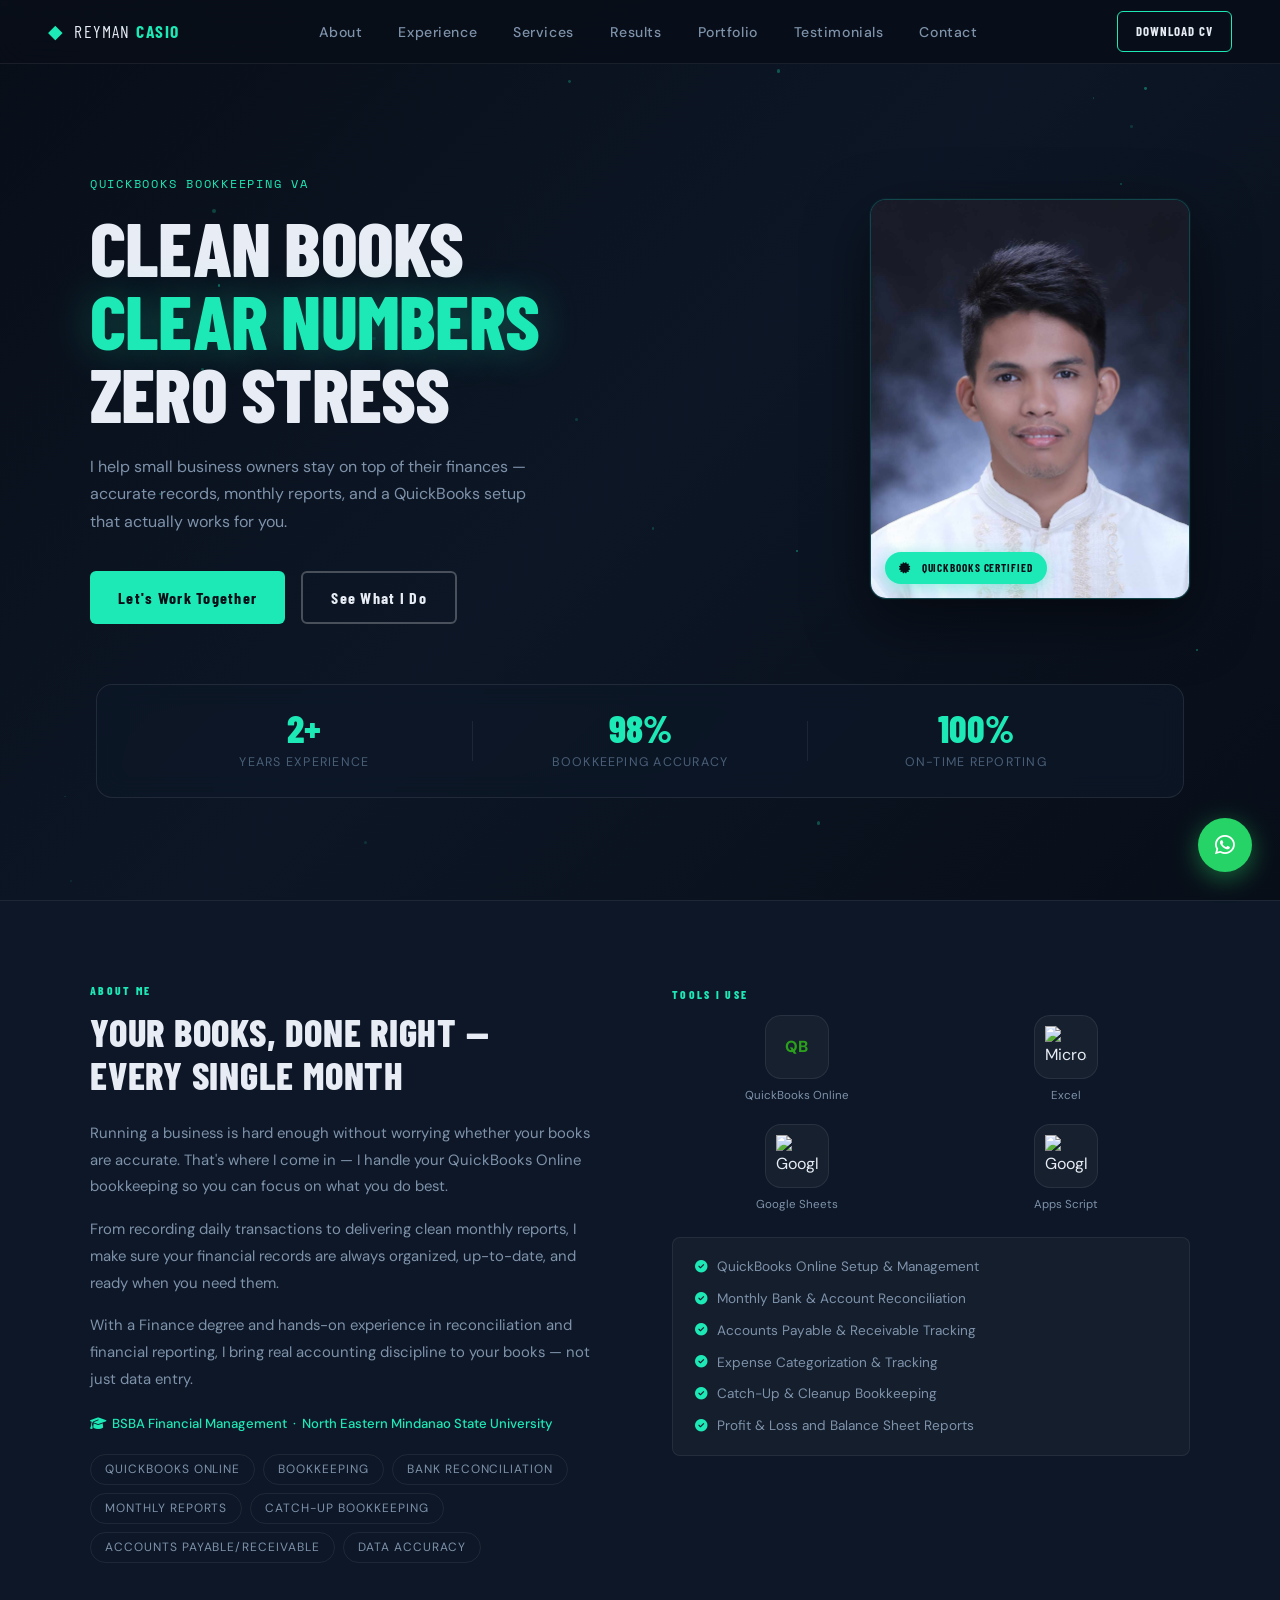
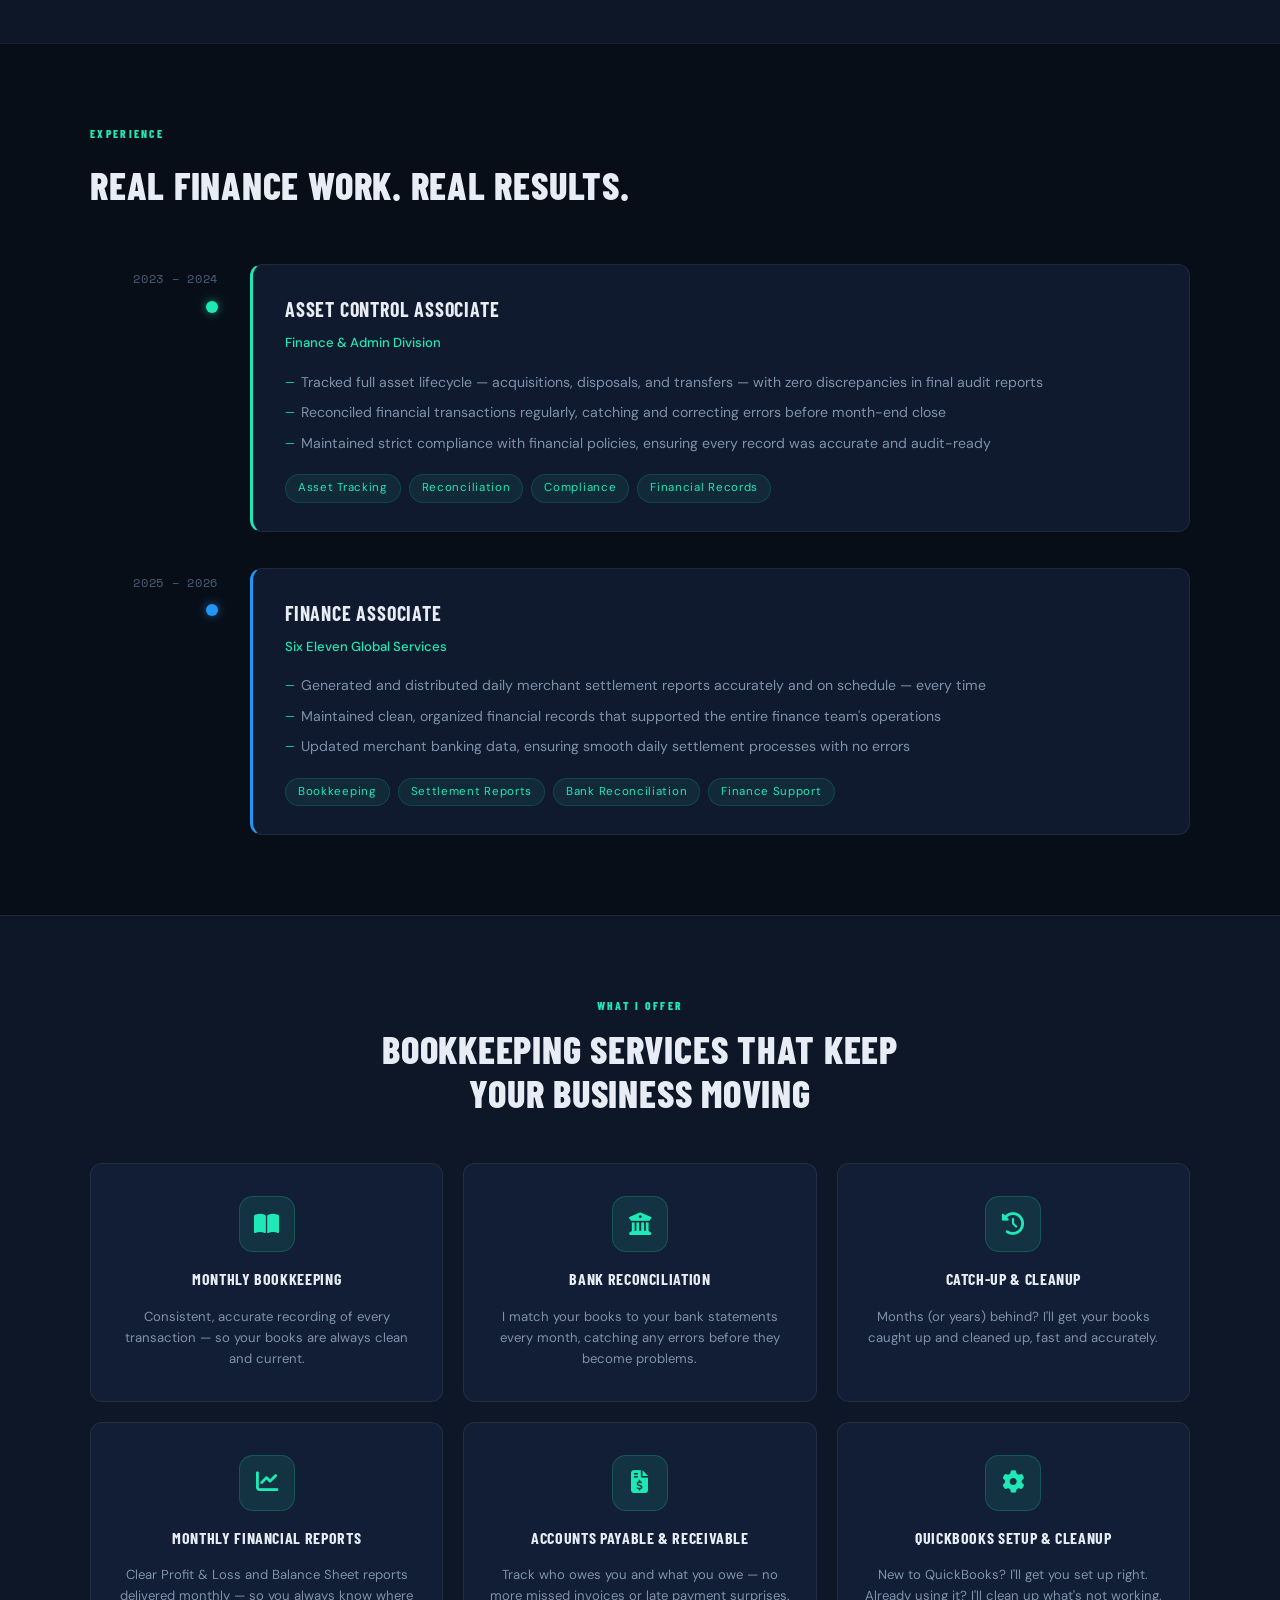
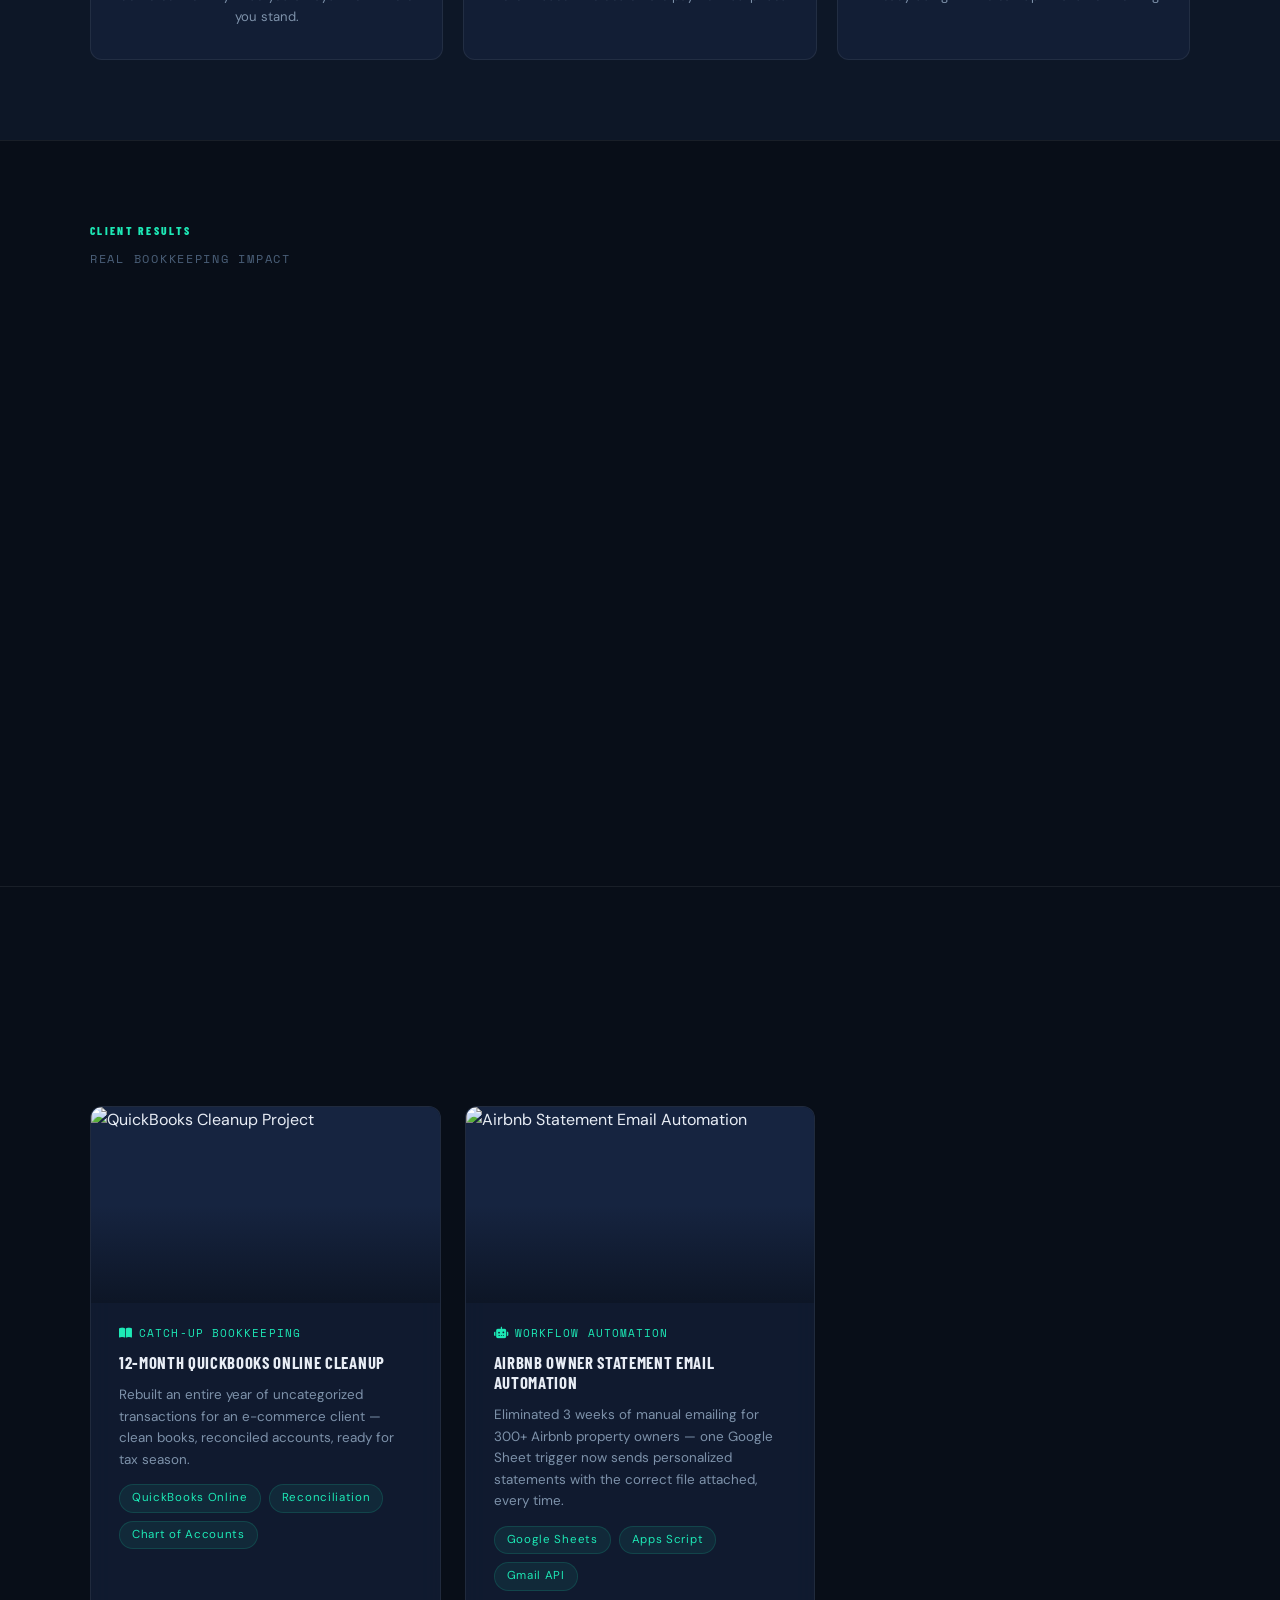
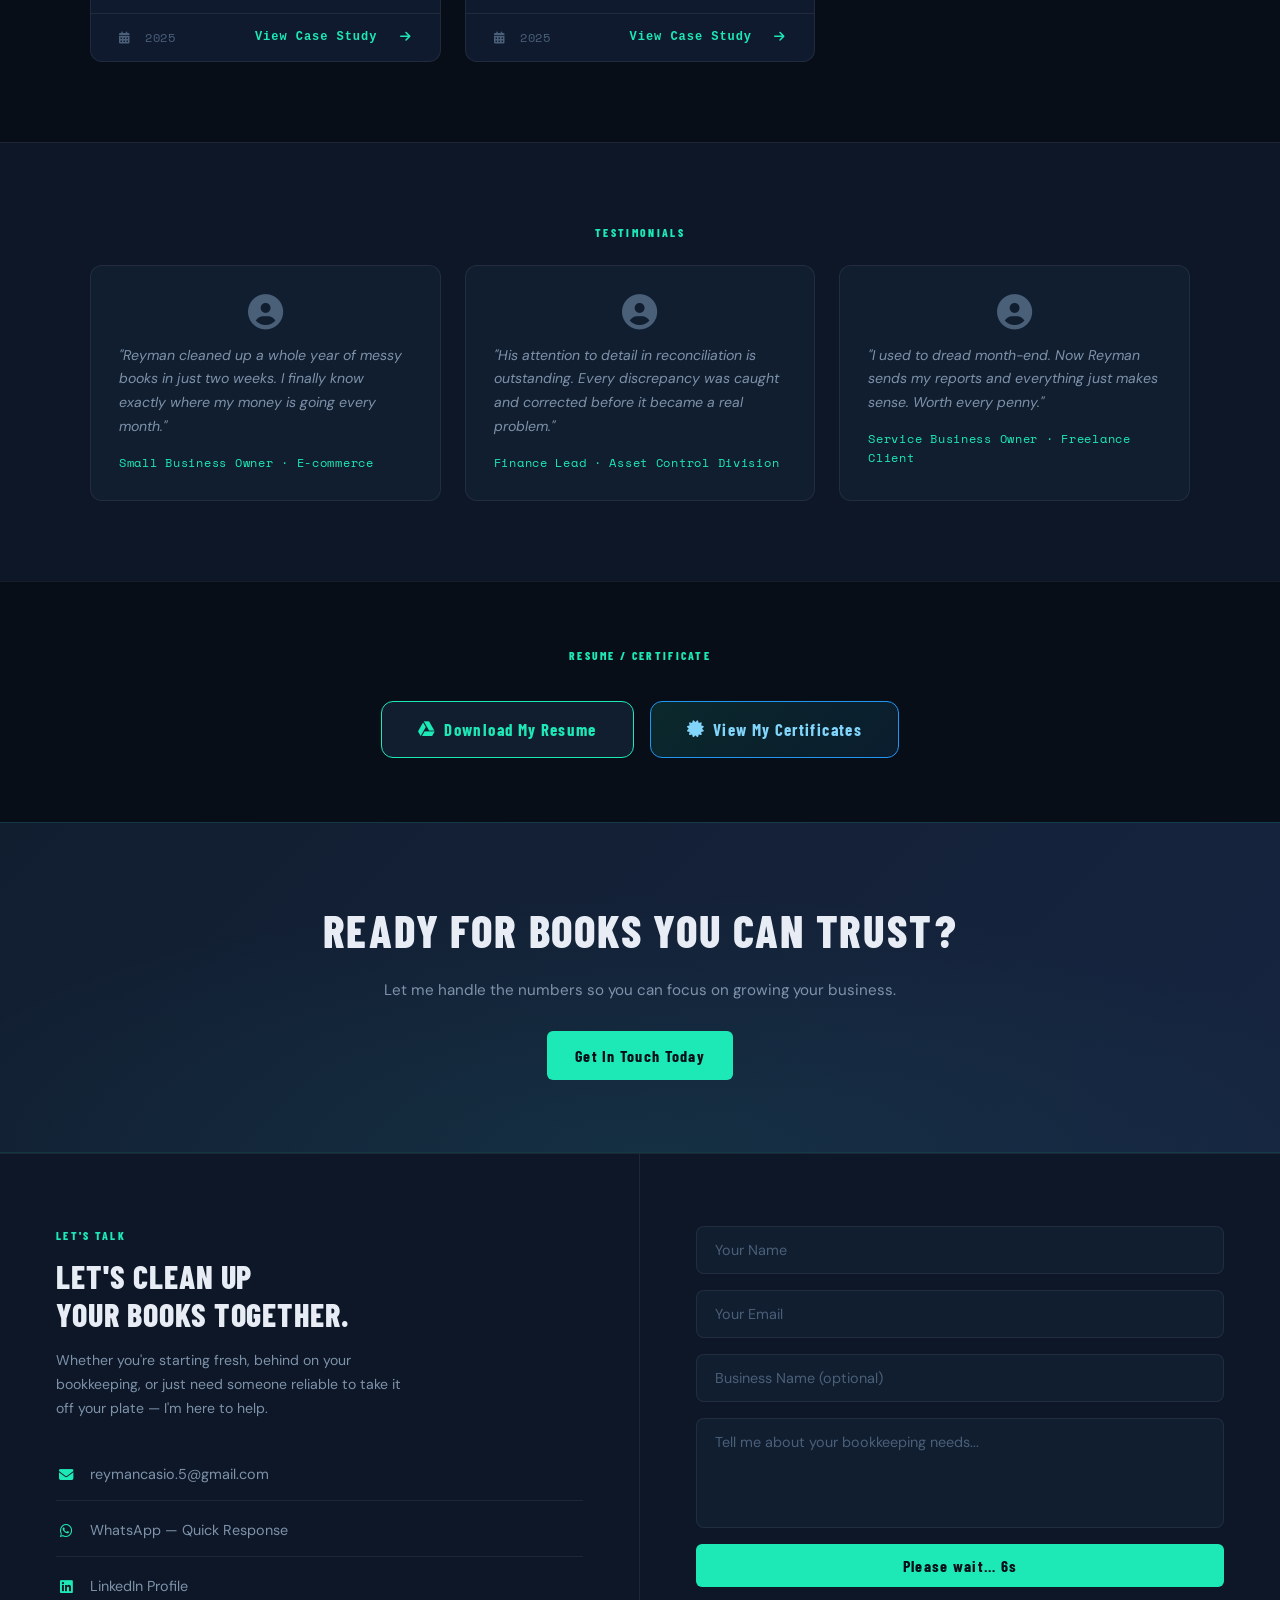
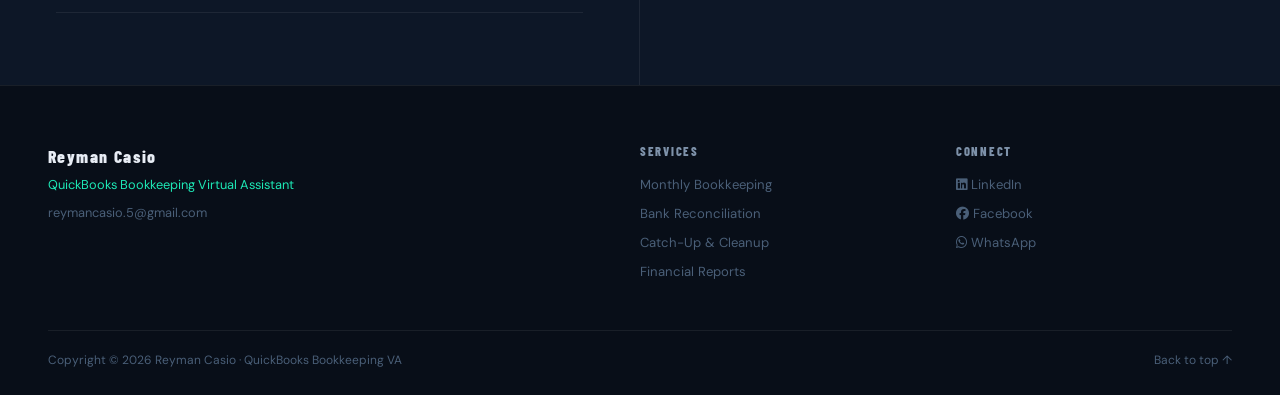
==== commit 7bc1ef2a: "Add portfolio card for Airbnb Email Automation project" ====
--- a/index.html
+++ b/index.html
@@ -408,6 +408,33 @@
         </div>
       </a>
 
+      <a href="project-airbnb-email-automation.html" class="portfolio-card reveal">
+        <div class="portfolio-card__thumb">
+          <img
+            src="https://images.unsplash.com/photo-1596526131083-e8c633c948d2?auto=format&fit=crop&w=800&q=80"
+            alt="Airbnb Statement Email Automation"
+            loading="lazy"
+          />
+          <div class="portfolio-card__thumb-overlay"></div>
+        </div>
+        <div class="portfolio-card__body">
+          <span class="portfolio-card__category">
+            <i class="fas fa-robot"></i> Workflow Automation
+          </span>
+          <h3 class="portfolio-card__title">Airbnb Owner Statement Email Automation</h3>
+          <p class="portfolio-card__desc">Eliminated 3 weeks of manual emailing for 300+ Airbnb property owners — one Google Sheet trigger now sends personalized statements with the correct file attached, every time.</p>
+          <div class="portfolio-card__tags">
+            <span>Google Sheets</span>
+            <span>Apps Script</span>
+            <span>Gmail API</span>
+          </div>
+        </div>
+        <div class="portfolio-card__footer">
+          <span><i class="fas fa-calendar-alt"></i> &nbsp;2025</span>
+          <span class="portfolio-card__cta">View Case Study &nbsp;<i class="fas fa-arrow-right"></i></span>
+        </div>
+      </a>      
+
       <!-- Add more cards here following the same pattern -->
 
     </div>
--- a/style.css
+++ b/style.css
@@ -38,7 +38,8 @@
 #projects,
 #services,
 #contact,
-#testimonials {
+#testimonials,
+#portfolio {
   scroll-margin-top: calc(var(--nav-h) + var(--scroll-gap));
 }
 
@@ -388,6 +389,301 @@
 .proj-chart__bar { height: 100%; width: var(--pct); background: linear-gradient(90deg, var(--teal), var(--blue)); border-radius: 3px; animation: bar-grow 1.4s cubic-bezier(0.4,0,0.2,1) forwards; }
 @keyframes bar-grow { from { width: 0; } to { width: var(--pct); } }
 
+
+/* ==============================================
+   PORTFOLIO PROJECTS SECTION
+   ============================================== */
+.section-portfolio {
+  background: var(--dark-0);
+  border-top: 1px solid var(--border);
+  padding: 80px 48px;
+}
+.section-portfolio__inner { max-width: var(--max-w); margin: 0 auto; }
+.section-portfolio__heading {
+  font-family: var(--font-display); font-size: clamp(1.8rem, 3vw, 2.4rem);
+  font-weight: 800; color: var(--text-primary); text-transform: uppercase;
+  letter-spacing: 0.02em; text-align: center; margin-bottom: 8px; line-height: 1.15;
+}
+.portfolio__sub {
+  font-family: var(--font-mono); font-size: 0.72rem; color: var(--text-muted);
+  letter-spacing: 0.15em; margin-bottom: 40px; text-align: center; margin-top: -2px;
+}
+.portfolio__grid {
+  display: grid;
+  grid-template-columns: repeat(3, 1fr);
+  gap: 24px;
+}
+
+/* PORTFOLIO CARD */
+.portfolio-card {
+  background: var(--card-bg);
+  border: 1px solid var(--border);
+  border-radius: var(--radius);
+  overflow: hidden;
+  display: flex;
+  flex-direction: column;
+  backdrop-filter: blur(12px);
+  transition: var(--transition);
+  cursor: pointer;
+  text-decoration: none;
+  color: inherit;
+  position: relative;
+}
+.portfolio-card::before {
+  content: '';
+  position: absolute;
+  top: 0; left: 0; right: 0;
+  height: 2px;
+  background: linear-gradient(90deg, var(--teal), var(--blue));
+  transform: scaleX(0);
+  transform-origin: left;
+  transition: transform 0.4s ease;
+}
+.portfolio-card:hover {
+  border-color: var(--card-border);
+  transform: translateY(-6px);
+  box-shadow: 0 20px 60px rgba(0,0,0,0.4);
+}
+.portfolio-card:hover::before { transform: scaleX(1); }
+
+/* CARD THUMBNAIL */
+.portfolio-card__thumb {
+  width: 100%;
+  aspect-ratio: 16 / 9;
+  overflow: hidden;
+  background: var(--dark-3);
+  position: relative;
+  flex-shrink: 0;
+}
+.portfolio-card__thumb img {
+  width: 100%;
+  height: 100%;
+  object-fit: cover;
+  object-position: center;
+  display: block;
+  transition: transform 0.5s ease;
+}
+.portfolio-card:hover .portfolio-card__thumb img { transform: scale(1.06); }
+.portfolio-card__thumb-overlay {
+  position: absolute; inset: 0;
+  background: linear-gradient(to bottom, transparent 50%, rgba(8,14,24,0.65) 100%);
+}
+/* CARD BODY */
+.portfolio-card__body {
+  padding: 22px 28px;
+  display: flex;
+  flex-direction: column;
+  gap: 10px;
+  flex: 1;
+}
+.portfolio-card__category {
+  font-family: var(--font-mono); font-size: 0.68rem; color: var(--teal);
+  letter-spacing: 0.1em; text-transform: uppercase;
+  display: flex; align-items: center; gap: 6px;
+}
+.portfolio-card__category i { font-size: 0.72rem; }
+.portfolio-card__title {
+  font-family: var(--font-display); font-size: 1.05rem; font-weight: 700;
+  color: var(--text-primary); letter-spacing: 0.04em;
+  text-transform: uppercase; line-height: 1.2; margin-bottom: 2px;
+}
+.portfolio-card__desc {
+  font-size: 0.84rem; color: var(--text-secondary); line-height: 1.6;
+}
+.portfolio-card__tags {
+  display: flex; flex-wrap: wrap; gap: 8px; margin-top: 4px;
+}
+.portfolio-card__tags span {
+  padding: 4px 12px;
+  background: rgba(29,233,182,0.07);
+  border: 1px solid rgba(29,233,182,0.15);
+  border-radius: 20px;
+  font-size: 0.72rem; color: var(--teal); letter-spacing: 0.06em;
+}
+.portfolio-card__footer {
+  padding: 14px 28px;
+  border-top: 1px solid var(--border);
+  display: flex; align-items: center; justify-content: space-between;
+  font-size: 0.75rem; color: var(--text-muted);
+  font-family: var(--font-mono); letter-spacing: 0.04em;
+}
+.portfolio-card__cta {
+  display: flex; align-items: center; gap: 6px;
+  font-size: 0.75rem; color: var(--teal);
+  font-weight: 700; letter-spacing: 0.08em;
+  transition: gap var(--transition);
+}
+.portfolio-card:hover .portfolio-card__cta { gap: 10px; }
+
+/* PROJECT DETAIL PAGE */
+.proj-detail {
+  max-width: 820px;
+  margin: 0 auto;
+  padding: calc(var(--nav-h) + 56px) 48px 80px;
+}
+.proj-detail__back {
+  display: inline-flex; align-items: center; gap: 8px;
+  font-family: var(--font-mono); font-size: 0.75rem; letter-spacing: 0.08em;
+  color: var(--text-secondary); margin-bottom: 40px;
+  transition: color var(--transition); text-transform: uppercase;
+}
+.proj-detail__back:hover { color: var(--teal); }
+.proj-detail__back i { font-size: 0.85rem; }
+.proj-detail__hero {
+  width: 100%;
+  aspect-ratio: 16 / 7;
+  border-radius: var(--radius);
+  overflow: hidden;
+  margin-bottom: 40px;
+  border: 1px solid var(--border);
+  background: var(--dark-3);
+}
+.proj-detail__hero img {
+  width: 100%; height: 100%;
+  object-fit: cover; object-position: center; display: block;
+}
+.proj-detail__meta {
+  display: flex; align-items: center; gap: 14px;
+  margin-bottom: 14px; flex-wrap: wrap;
+}
+.proj-detail__category {
+  font-family: var(--font-mono); font-size: 0.7rem; color: var(--teal);
+  letter-spacing: 0.12em; text-transform: uppercase;
+  display: flex; align-items: center; gap: 6px;
+}
+.proj-detail__date {
+  font-family: var(--font-mono); font-size: 0.7rem; color: var(--text-muted);
+  letter-spacing: 0.06em; display: flex; align-items: center; gap: 5px;
+}
+.proj-detail__title {
+  font-family: var(--font-display); font-size: clamp(1.8rem, 4vw, 2.8rem);
+  font-weight: 800; color: var(--text-primary); text-transform: uppercase;
+  letter-spacing: 0.02em; line-height: 1.05; margin-bottom: 20px;
+}
+.proj-detail__intro {
+  font-size: 0.93rem; color: var(--text-secondary);
+  line-height: 1.8; margin-bottom: 40px;
+  padding-bottom: 40px; border-bottom: 1px solid var(--border);
+}
+.proj-detail__section { margin-bottom: 40px; }
+.proj-detail__section-label {
+  font-family: var(--font-display); font-size: 0.72rem; font-weight: 800;
+  letter-spacing: 0.2em; color: var(--teal); text-transform: uppercase;
+  margin-bottom: 16px; display: flex; align-items: center; gap: 8px;
+}
+.proj-detail__section-label i { font-size: 0.85rem; }
+.proj-detail__section > p.proj-detail__section-label + p,
+.proj-detail__section p:not(.proj-detail__section-label) {
+  font-size: 0.9rem; color: var(--text-secondary); line-height: 1.8;
+}
+
+.proj-detail__steps {
+  display: flex; flex-direction: column; gap: 12px;
+}
+.proj-detail__step {
+  display: flex; gap: 20px; align-items: flex-start;
+  padding: 22px 28px;
+  background: var(--card-bg);
+  border: 1px solid var(--border);
+  border-radius: var(--radius);
+  border-left: 3px solid var(--teal);
+  backdrop-filter: blur(10px);
+  transition: var(--transition);
+}
+.proj-detail__step:hover {
+  border-color: var(--card-border);
+  transform: translateX(4px);
+  box-shadow: 0 8px 40px rgba(0,0,0,0.3);
+}
+.proj-detail__step-num {
+  font-family: var(--font-display); font-size: 1.5rem; font-weight: 800;
+  color: rgba(29,233,182,0.2); line-height: 1; flex-shrink: 0; width: 28px;
+  padding-top: 1px;
+}
+.proj-detail__step-body { flex: 1; }
+.proj-detail__step-body strong {
+  display: block; font-size: 0.88rem; color: var(--text-primary);
+  font-weight: 600; margin-bottom: 5px; letter-spacing: 0.02em;
+}
+.proj-detail__step-body p {
+  font-size: 0.84rem; color: var(--text-secondary); line-height: 1.65;
+}
+
+.proj-detail__outcome {
+  display: grid; grid-template-columns: repeat(3, 1fr); gap: 16px;
+}
+.proj-detail__outcome-stat {
+  background: var(--card-bg);
+  border: 1px solid rgba(29,233,182,0.12);
+  border-radius: var(--radius);
+  padding: 24px 20px;
+  text-align: center;
+  display: flex; flex-direction: column; gap: 6px;
+  backdrop-filter: blur(10px);
+  transition: var(--transition);
+}
+.proj-detail__outcome-stat:hover {
+  border-color: var(--teal);
+  transform: translateY(-3px);
+  box-shadow: 0 8px 32px rgba(29,233,182,0.1);
+}
+.proj-detail__outcome-num {
+  font-family: var(--font-display); font-size: 2.2rem;
+  font-weight: 800; color: var(--teal); line-height: 1;
+}
+.proj-detail__outcome-label {
+  font-size: 0.72rem; color: var(--text-muted);
+  text-transform: uppercase; letter-spacing: 0.1em;
+}
+
+.proj-detail__tools {
+  display: flex; flex-wrap: wrap; gap: 8px;
+}
+.proj-detail__tools span {
+  padding: 4px 14px;
+  background: rgba(29,233,182,0.07);
+  border: 1px solid rgba(29,233,182,0.15);
+  border-radius: 20px;
+  font-size: 0.72rem; color: var(--teal); letter-spacing: 0.06em;
+}
+.proj-detail__gallery {
+  display: grid;
+  grid-template-columns: 1fr 1fr;
+  gap: 12px;
+  margin-top: 4px;
+}
+.proj-detail__gallery {
+  display: grid; grid-template-columns: 1fr 1fr; gap: 12px;
+}
+.proj-detail__gallery img {
+  width: 100%;
+  aspect-ratio: 16 / 9;
+  object-fit: cover;
+  border-radius: var(--radius-sm);
+  border: 1px solid var(--border);
+  display: block;
+  transition: var(--transition);
+}
+.proj-detail__gallery img:hover {
+  border-color: var(--card-border);
+  transform: scale(1.02);
+}
+
+/* ── RESPONSIVE: PORTFOLIO ── */
+@media (max-width: 1100px) {
+  .portfolio__grid { grid-template-columns: repeat(2, 1fr); }
+}
+@media (max-width: 768px) {
+  .section-portfolio { padding: 56px 20px; }
+  .portfolio__grid { grid-template-columns: 1fr; }
+  .proj-detail { padding: calc(var(--nav-h) + 32px) 20px 60px; }
+  .proj-detail__step { padding: 18px 20px; }
+  .proj-detail__outcome { grid-template-columns: 1fr 1fr; }
+  .proj-detail__gallery { grid-template-columns: 1fr; }
+}
+@media (max-width: 480px) {
+  .proj-detail__outcome { grid-template-columns: 1fr; }
+}
 /* ==============================================
    TESTIMONIALS
    ============================================== */
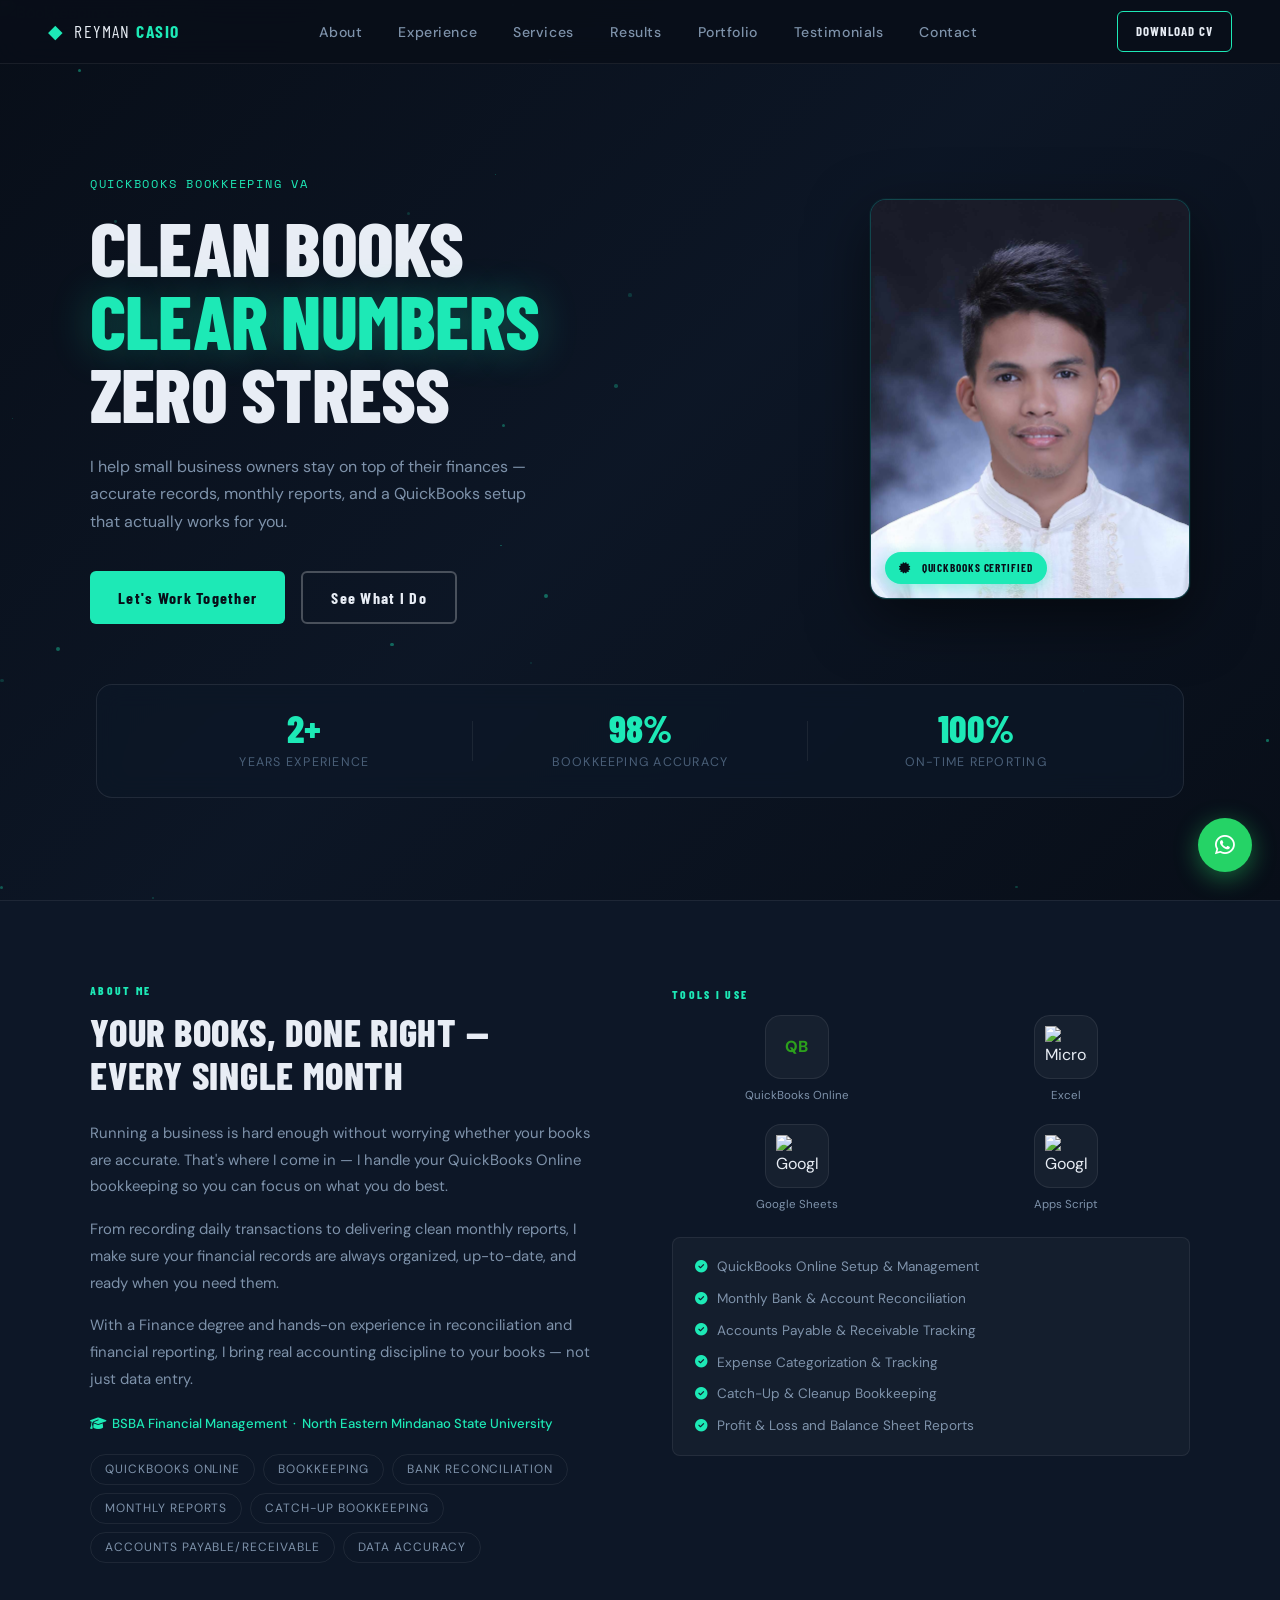
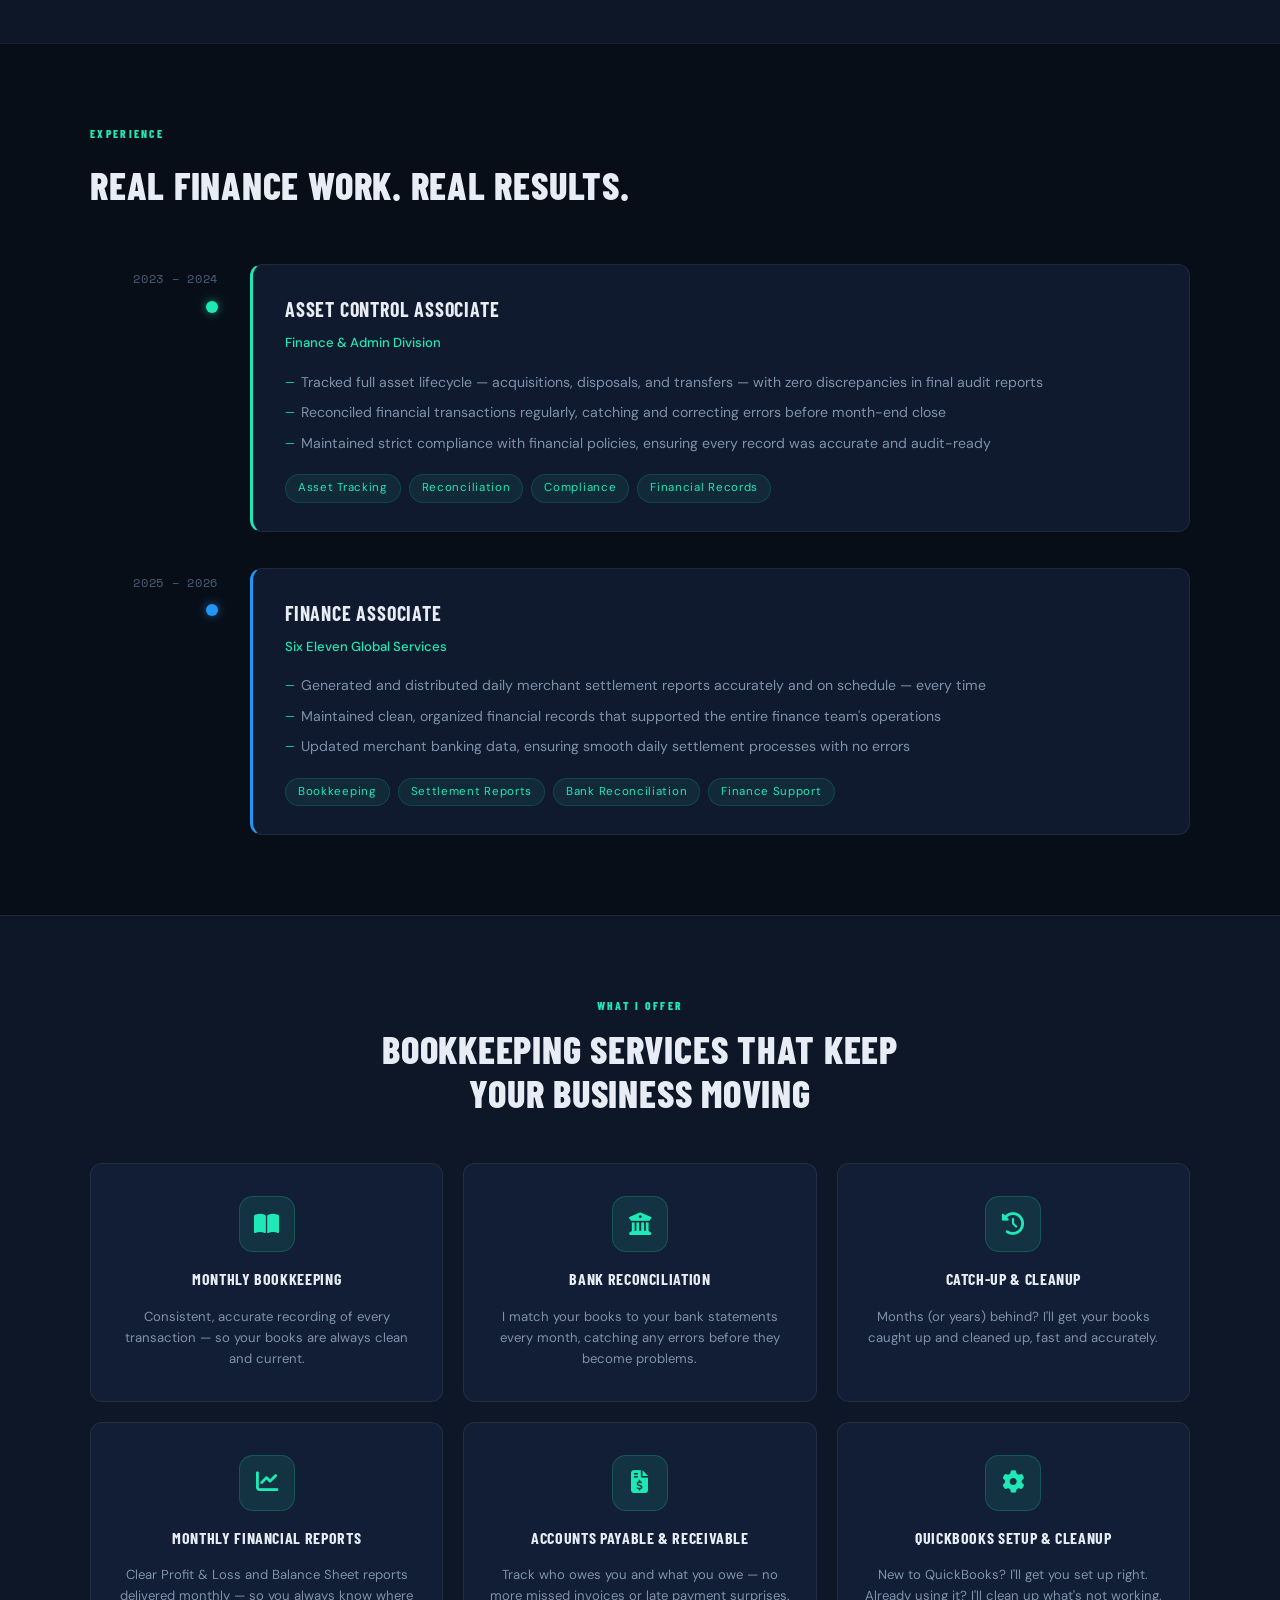
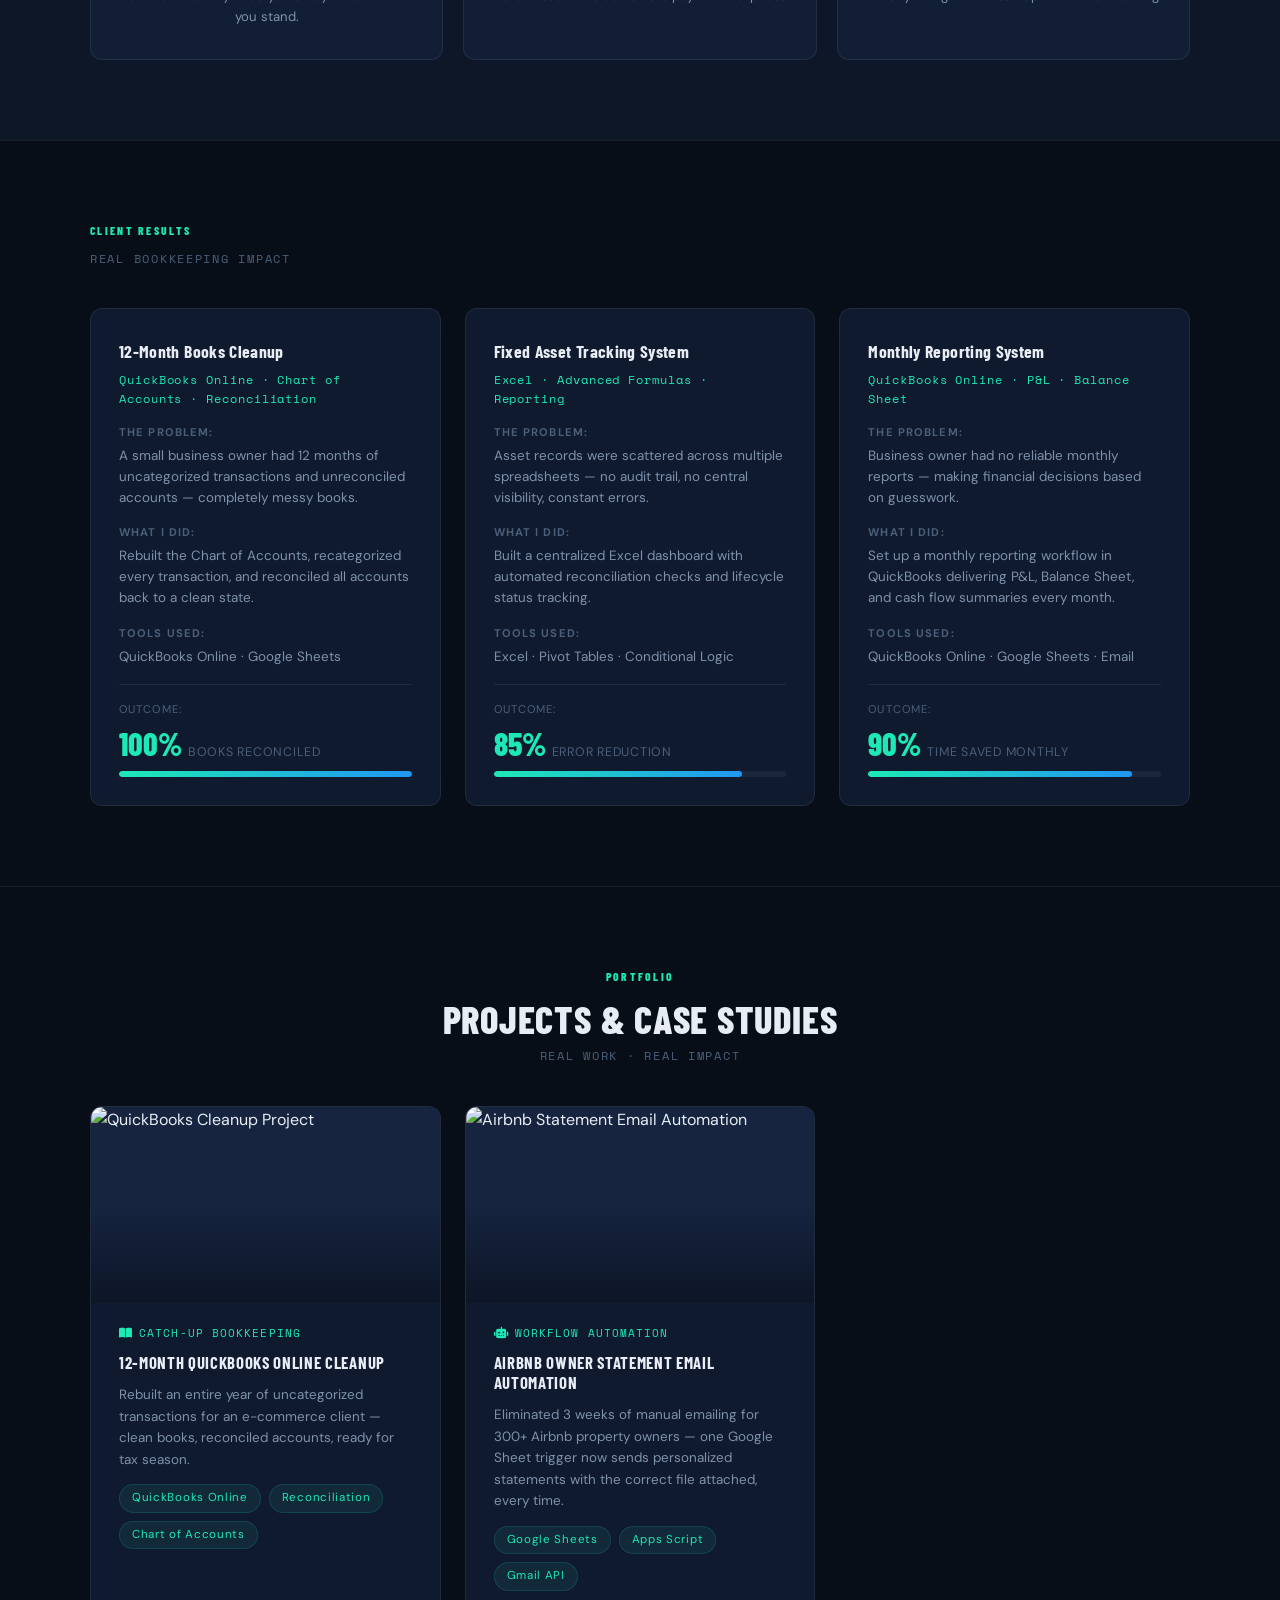
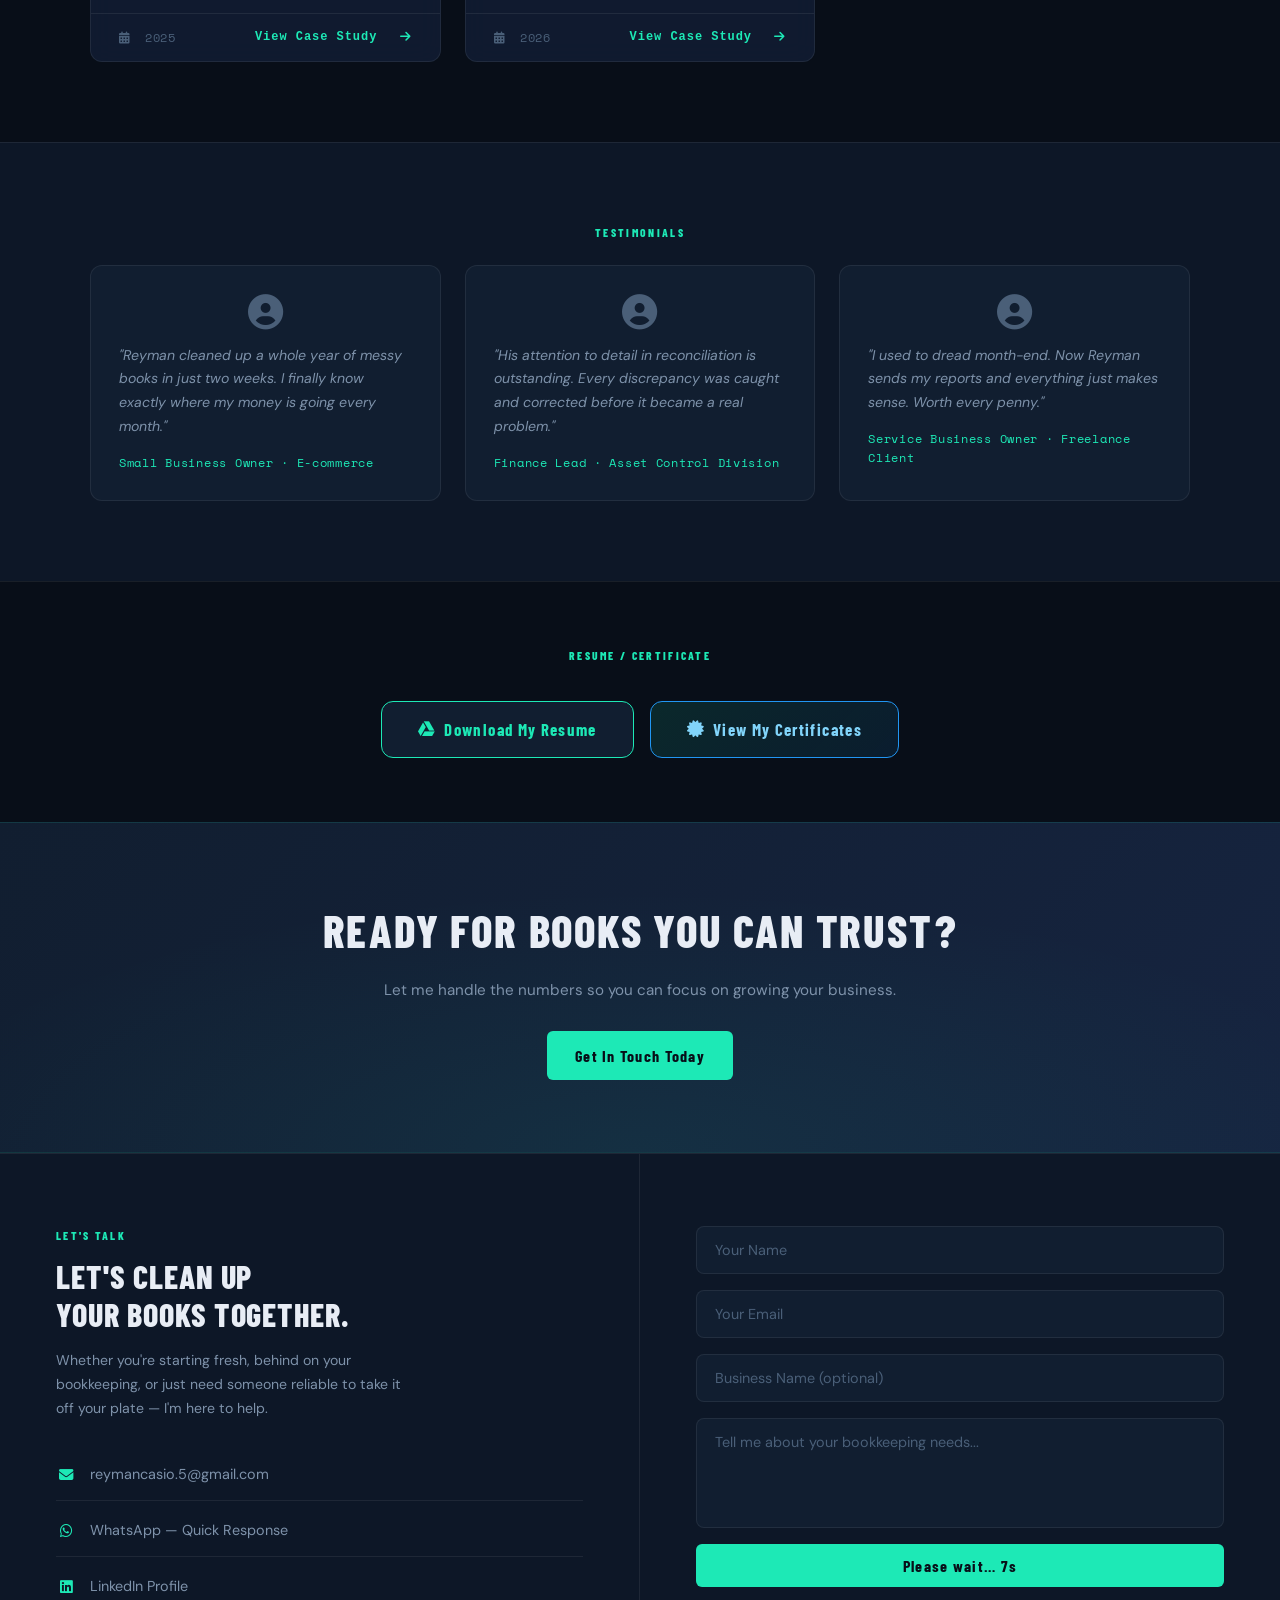
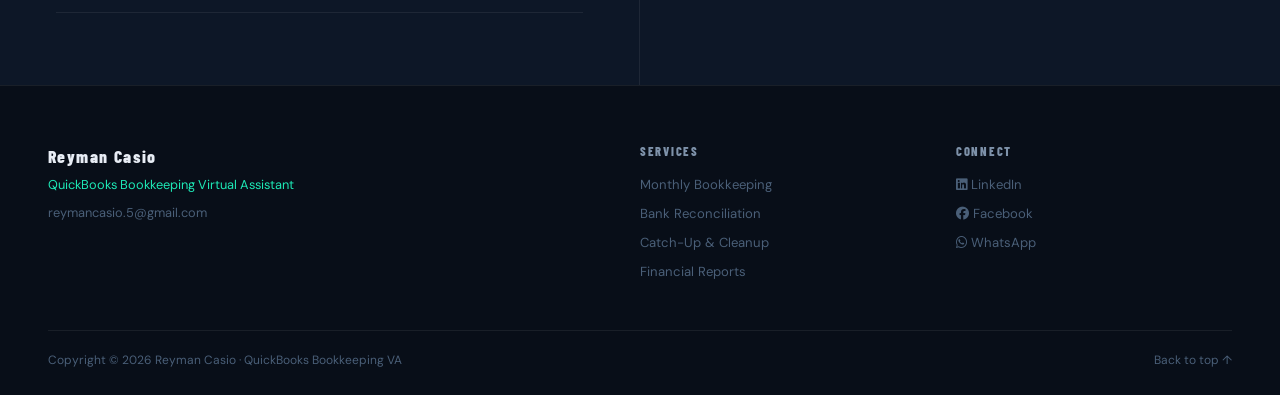
==== commit 03d0c238: "Update year in portfolio card from 2025 to 2026" ====
--- a/index.html
+++ b/index.html
@@ -430,7 +430,7 @@
           </div>
         </div>
         <div class="portfolio-card__footer">
-          <span><i class="fas fa-calendar-alt"></i> &nbsp;2025</span>
+          <span><i class="fas fa-calendar-alt"></i> &nbsp;2026</span>
           <span class="portfolio-card__cta">View Case Study &nbsp;<i class="fas fa-arrow-right"></i></span>
         </div>
       </a>      
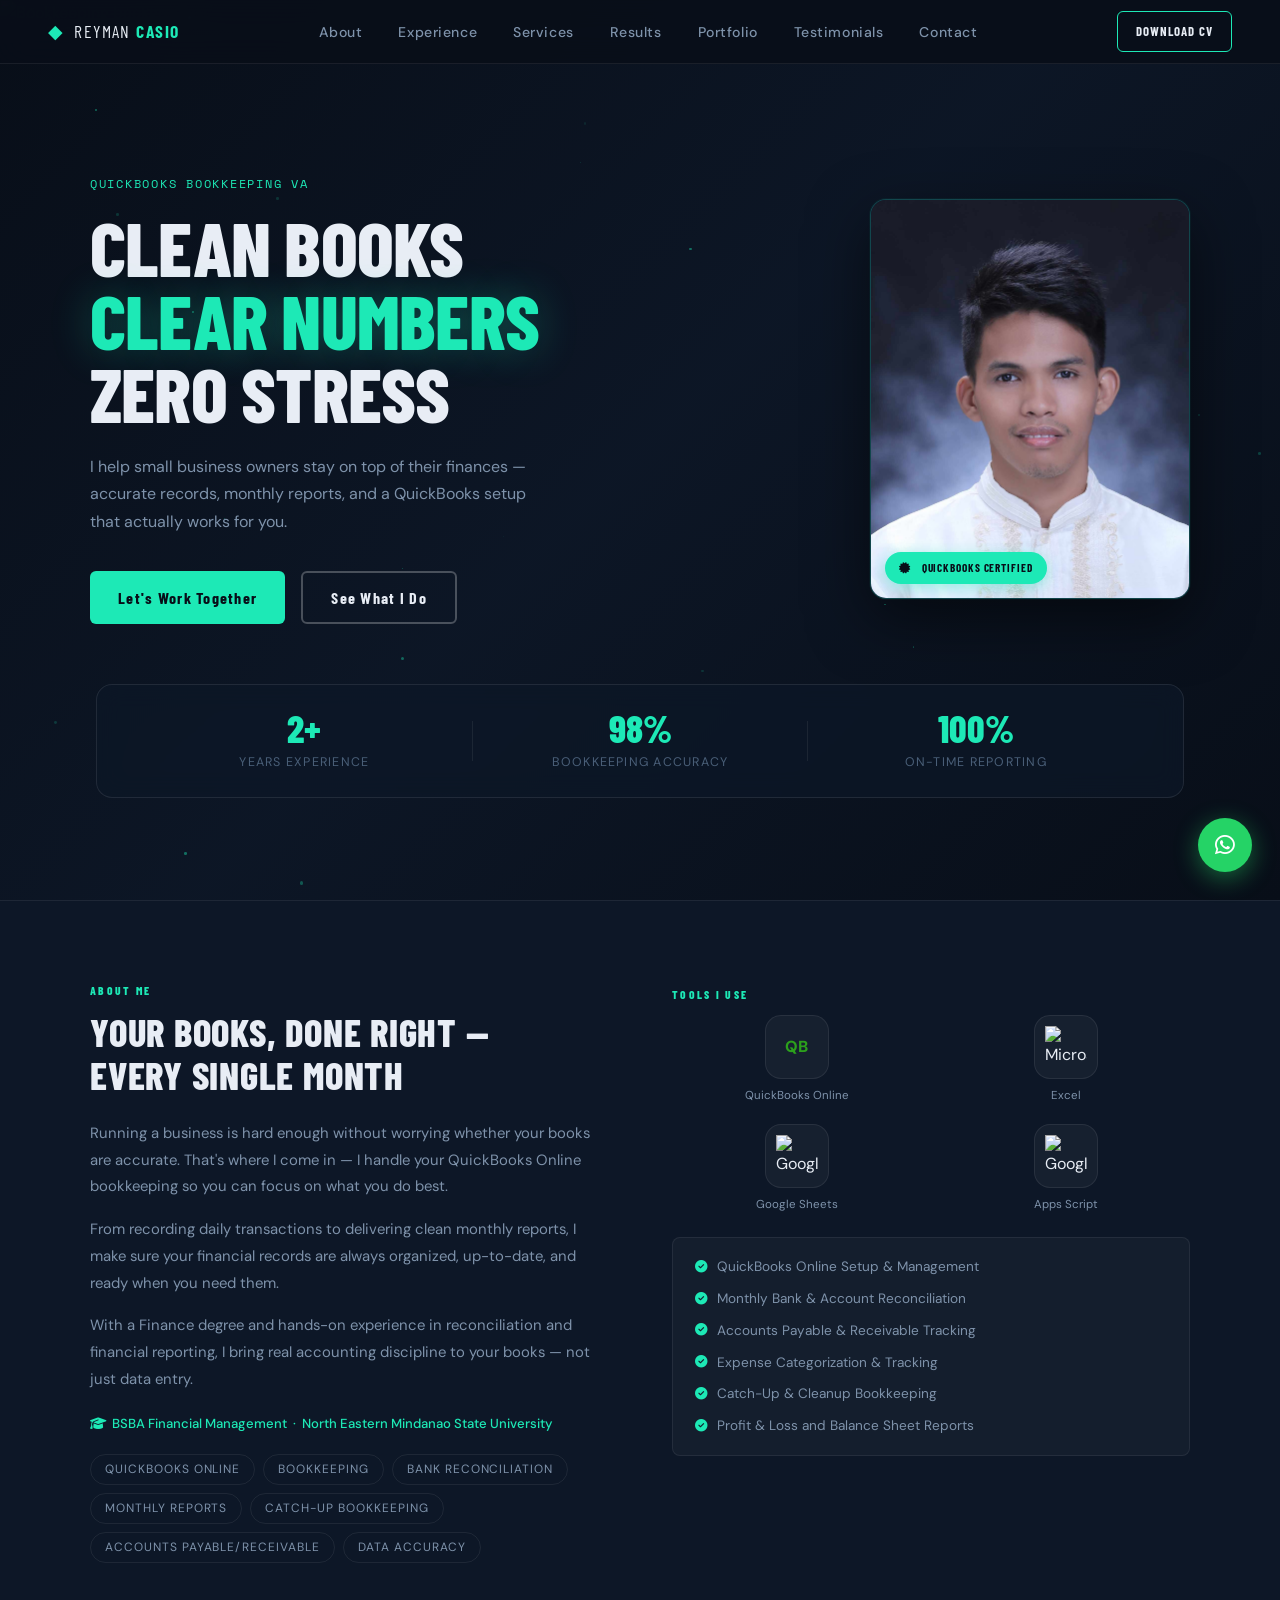
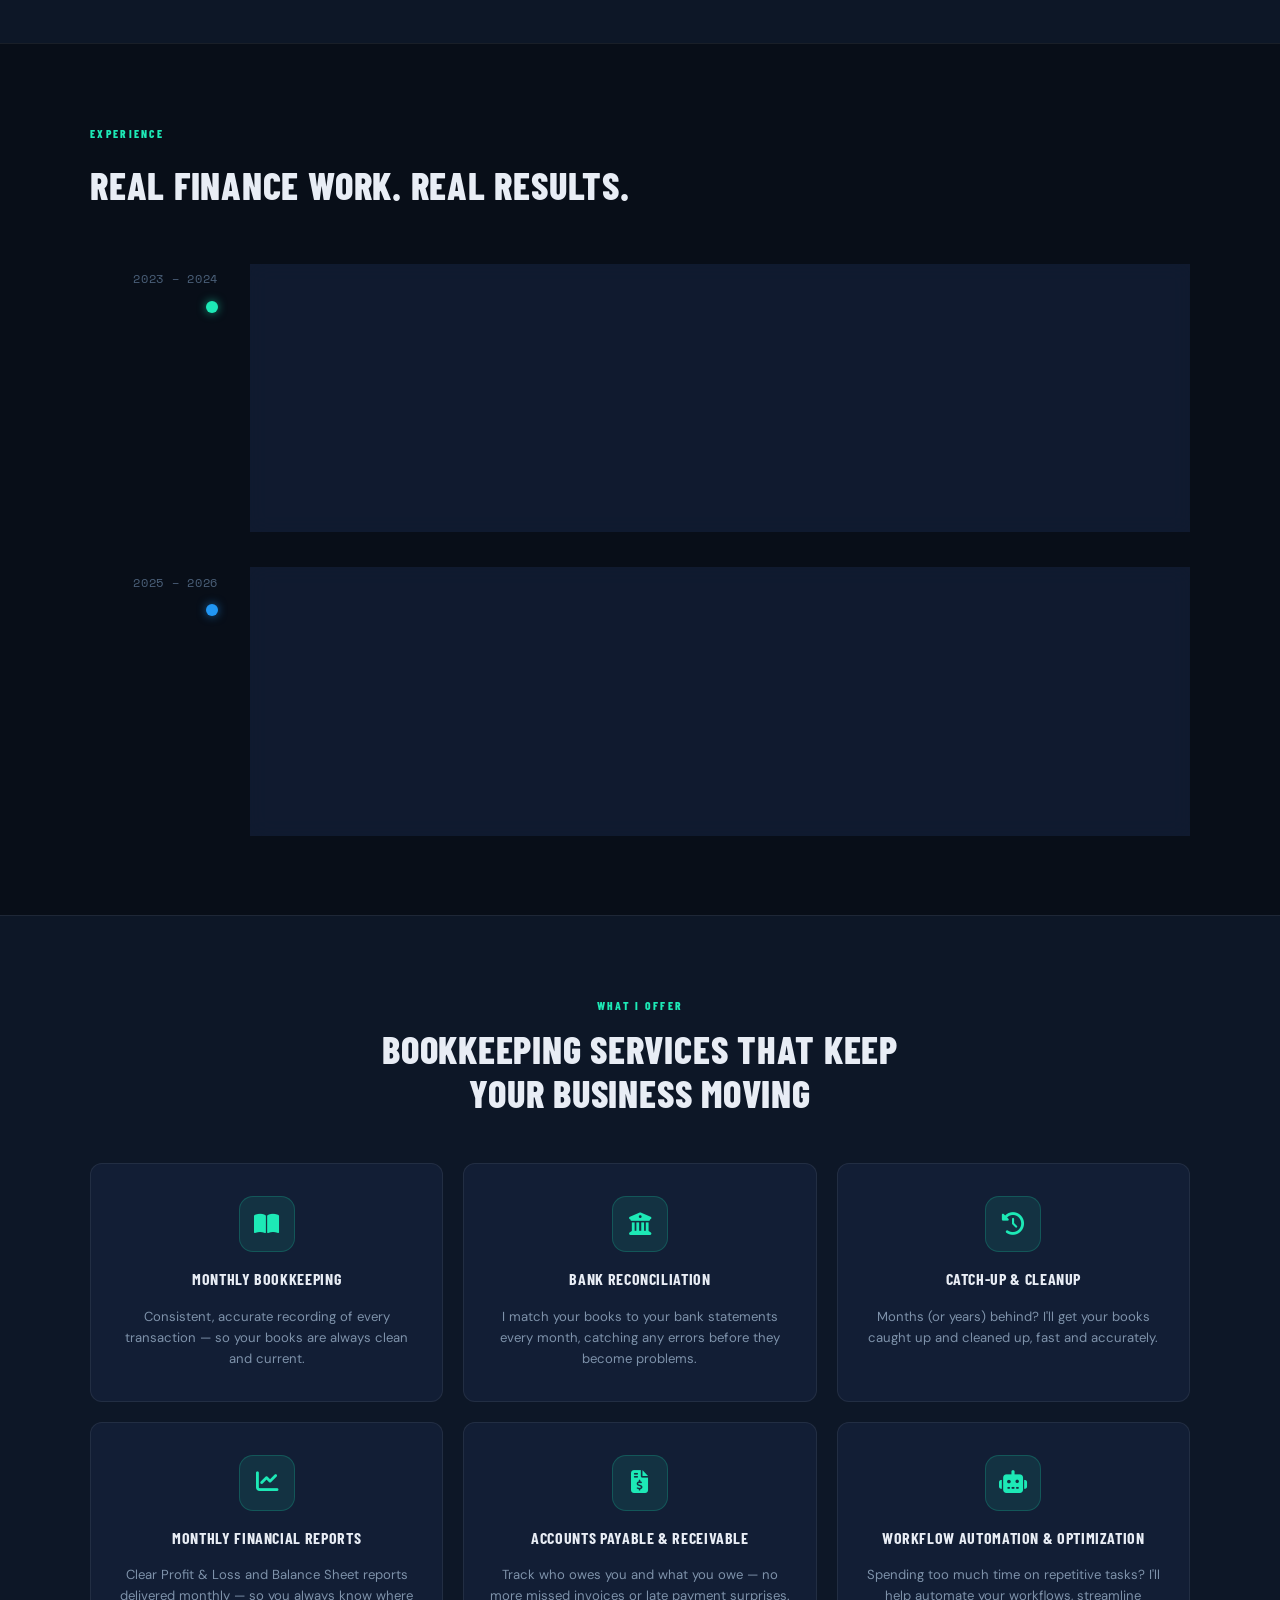
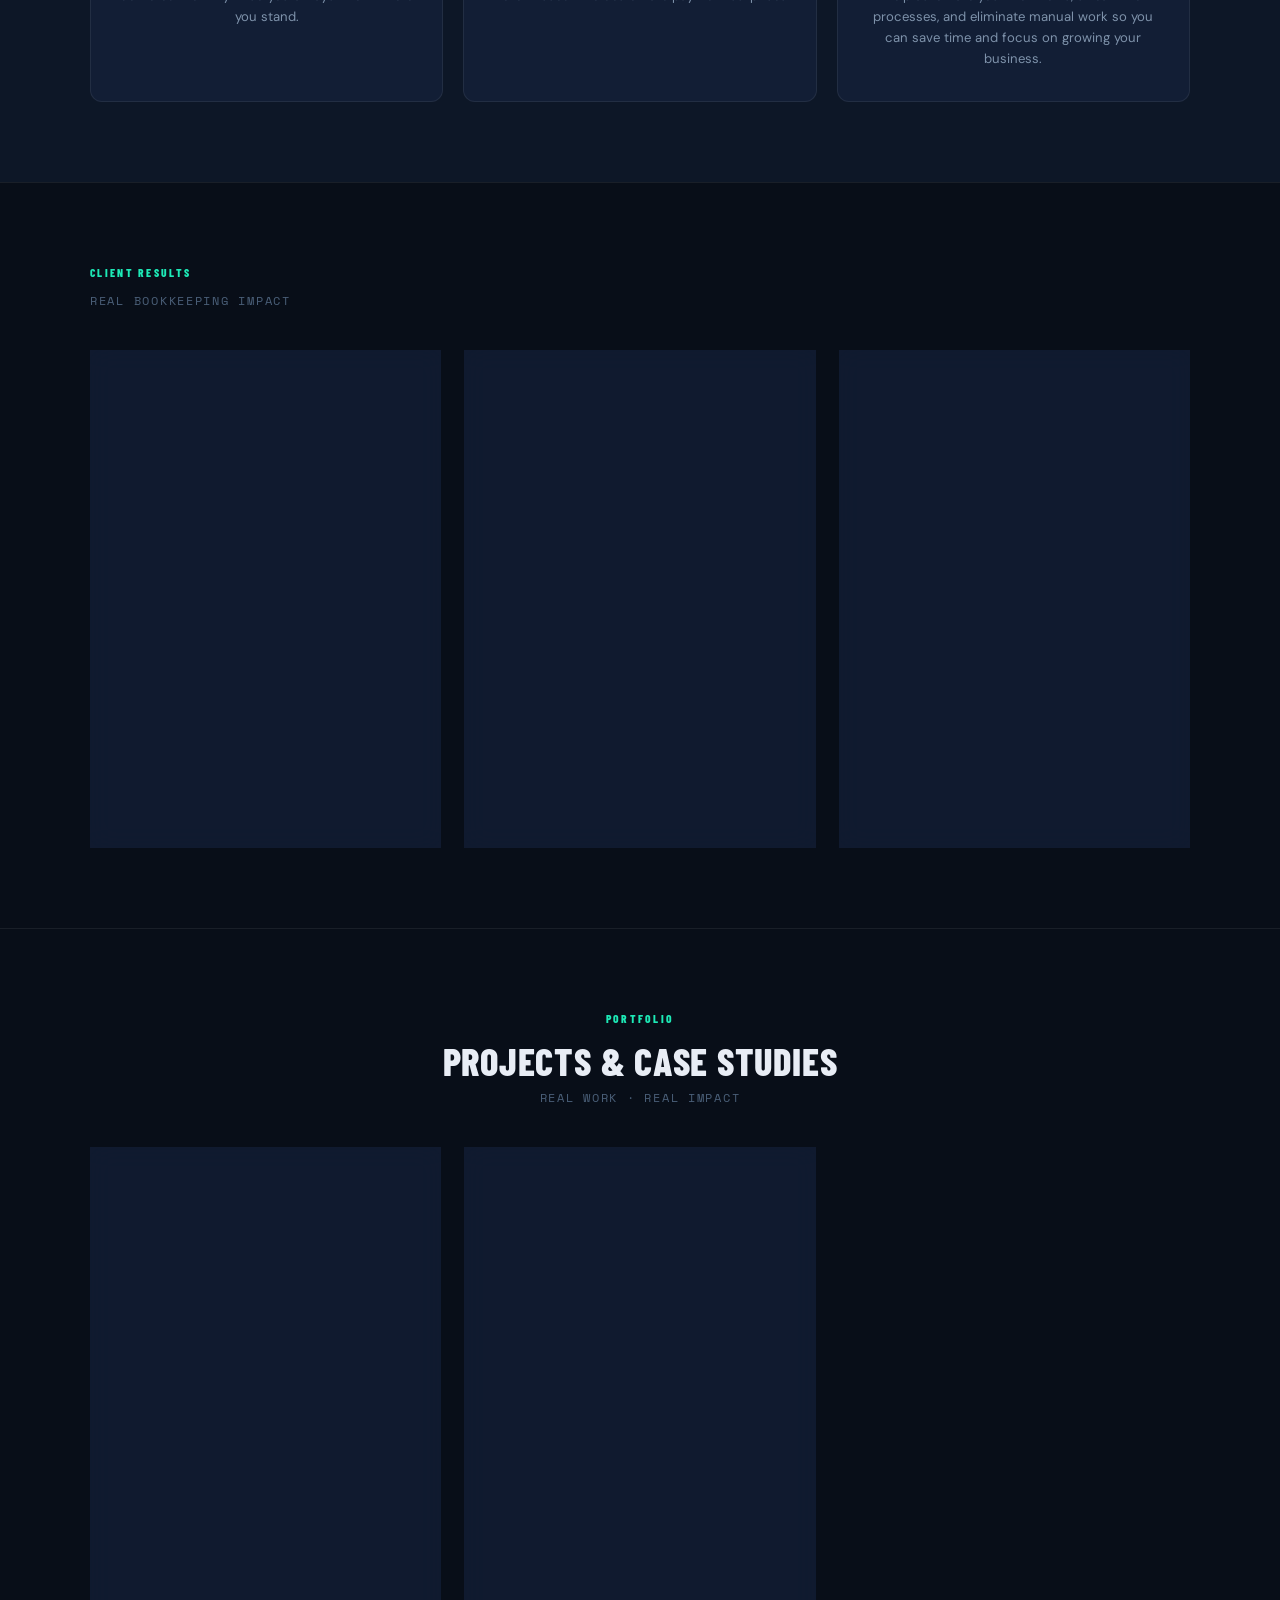
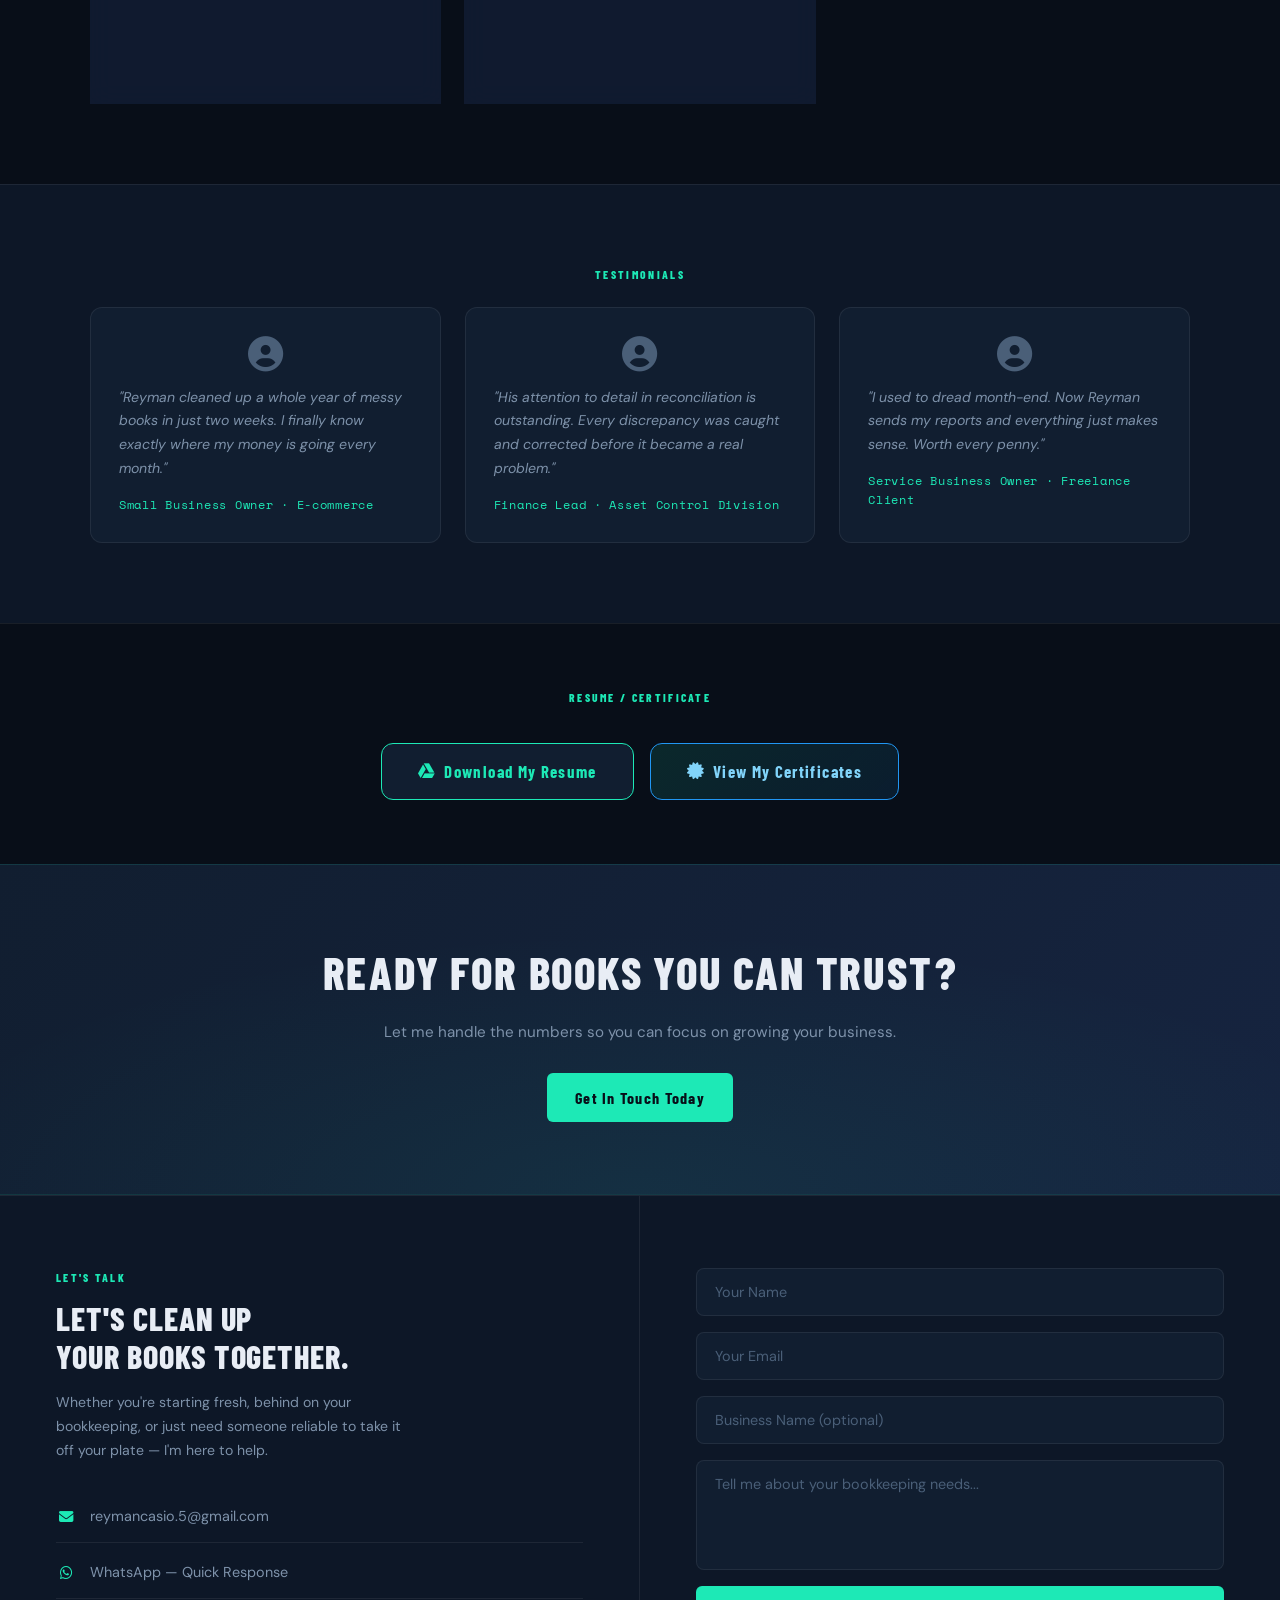
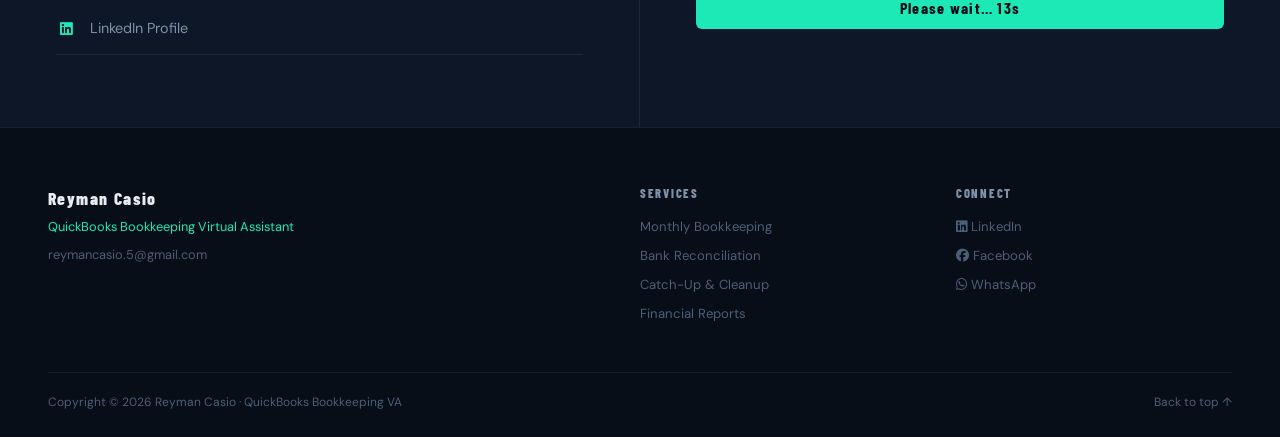
==== commit 554f7c09: "Update service card for Workflow Automation Replaced QuickBooks service description with Workflow Au" ====
--- a/index.html
+++ b/index.html
@@ -268,9 +268,9 @@
           <p>Track who owes you and what you owe — no more missed invoices or late payment surprises.</p>
         </div>
         <div class="svc-card reveal">
-          <div class="svc-card__icon"><i class="fas fa-cog"></i></div>
-          <h3>QuickBooks Setup &amp; Cleanup</h3>
-          <p>New to QuickBooks? I'll get you set up right. Already using it? I'll clean up what's not working.</p>
+          <div class="svc-card__icon"><i class="fas fa-robot"></i></div>
+          <h3>Workflow Automation &amp; Optimization</h3>
+          <p>Spending too much time on repetitive tasks? I'll help automate your workflows, streamline processes, and eliminate manual work so you can save time and focus on growing your business.</p>
         </div>
       </div>
     </div>
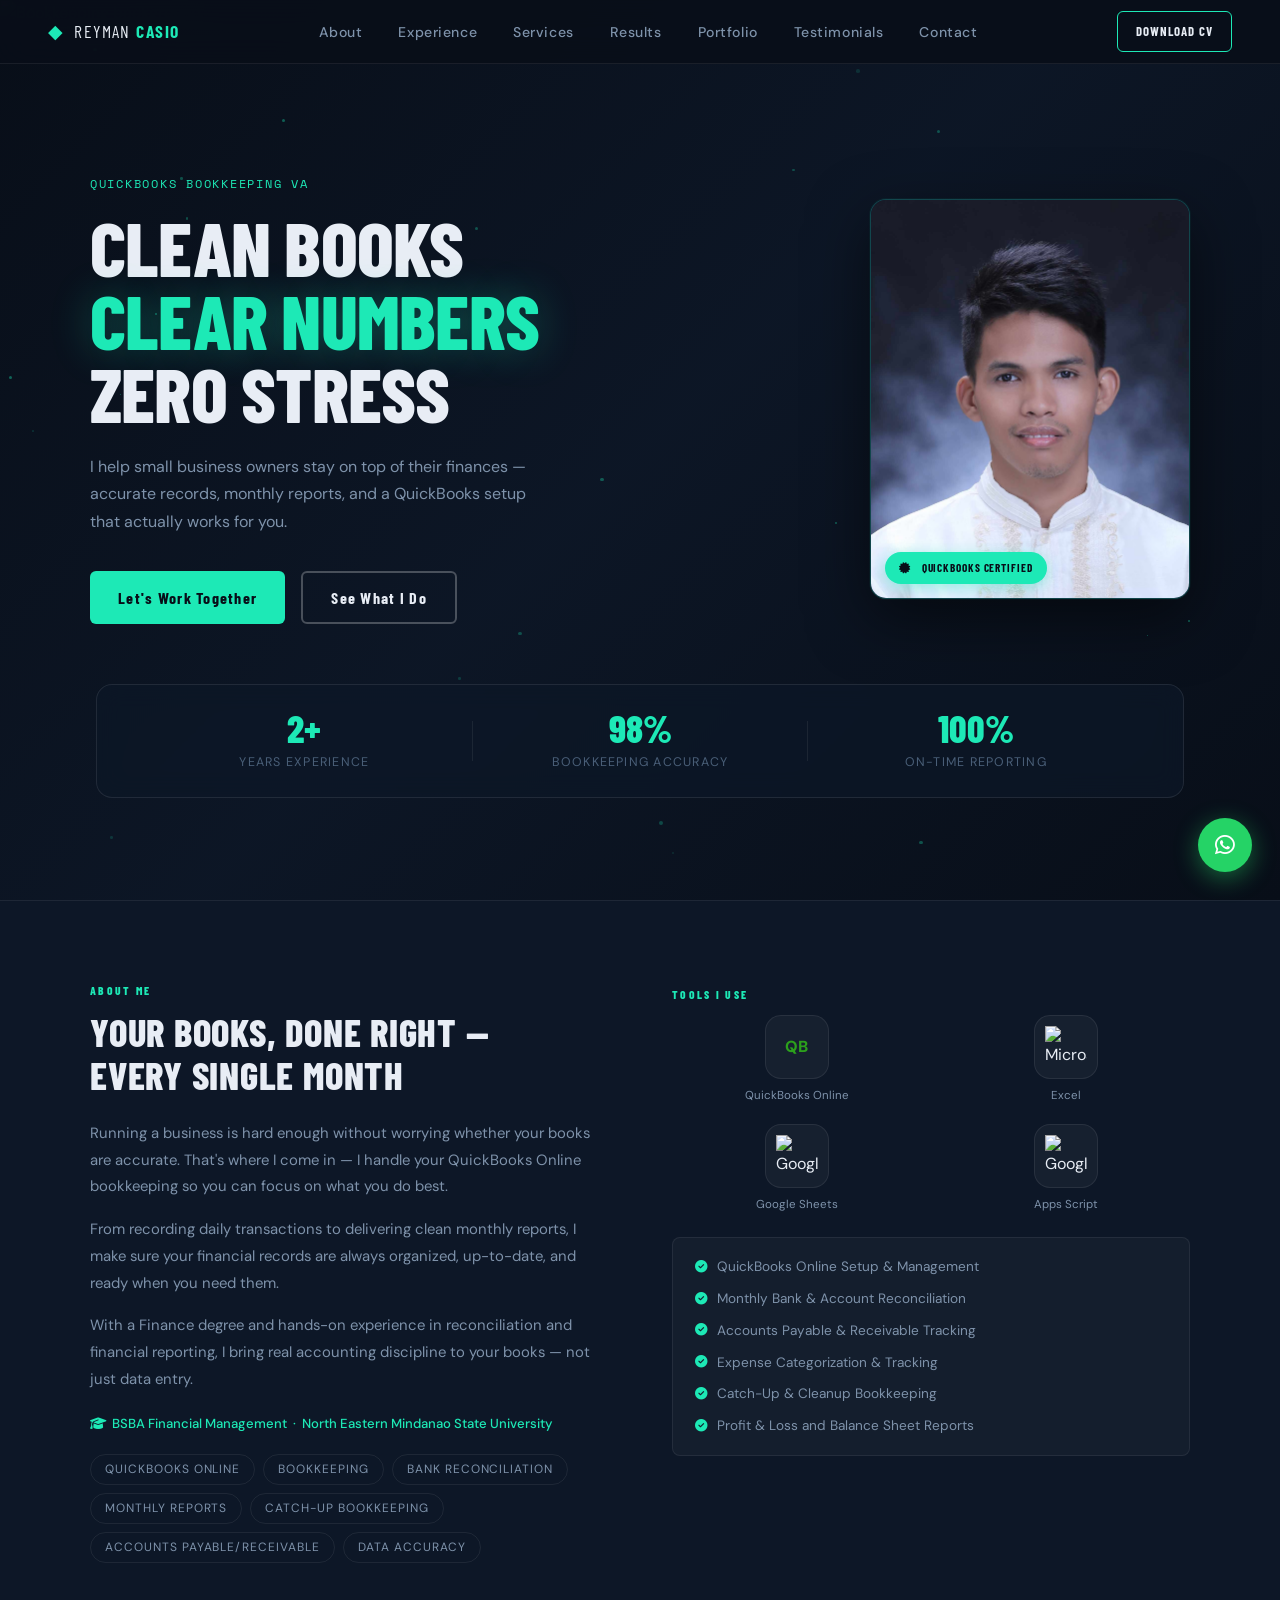
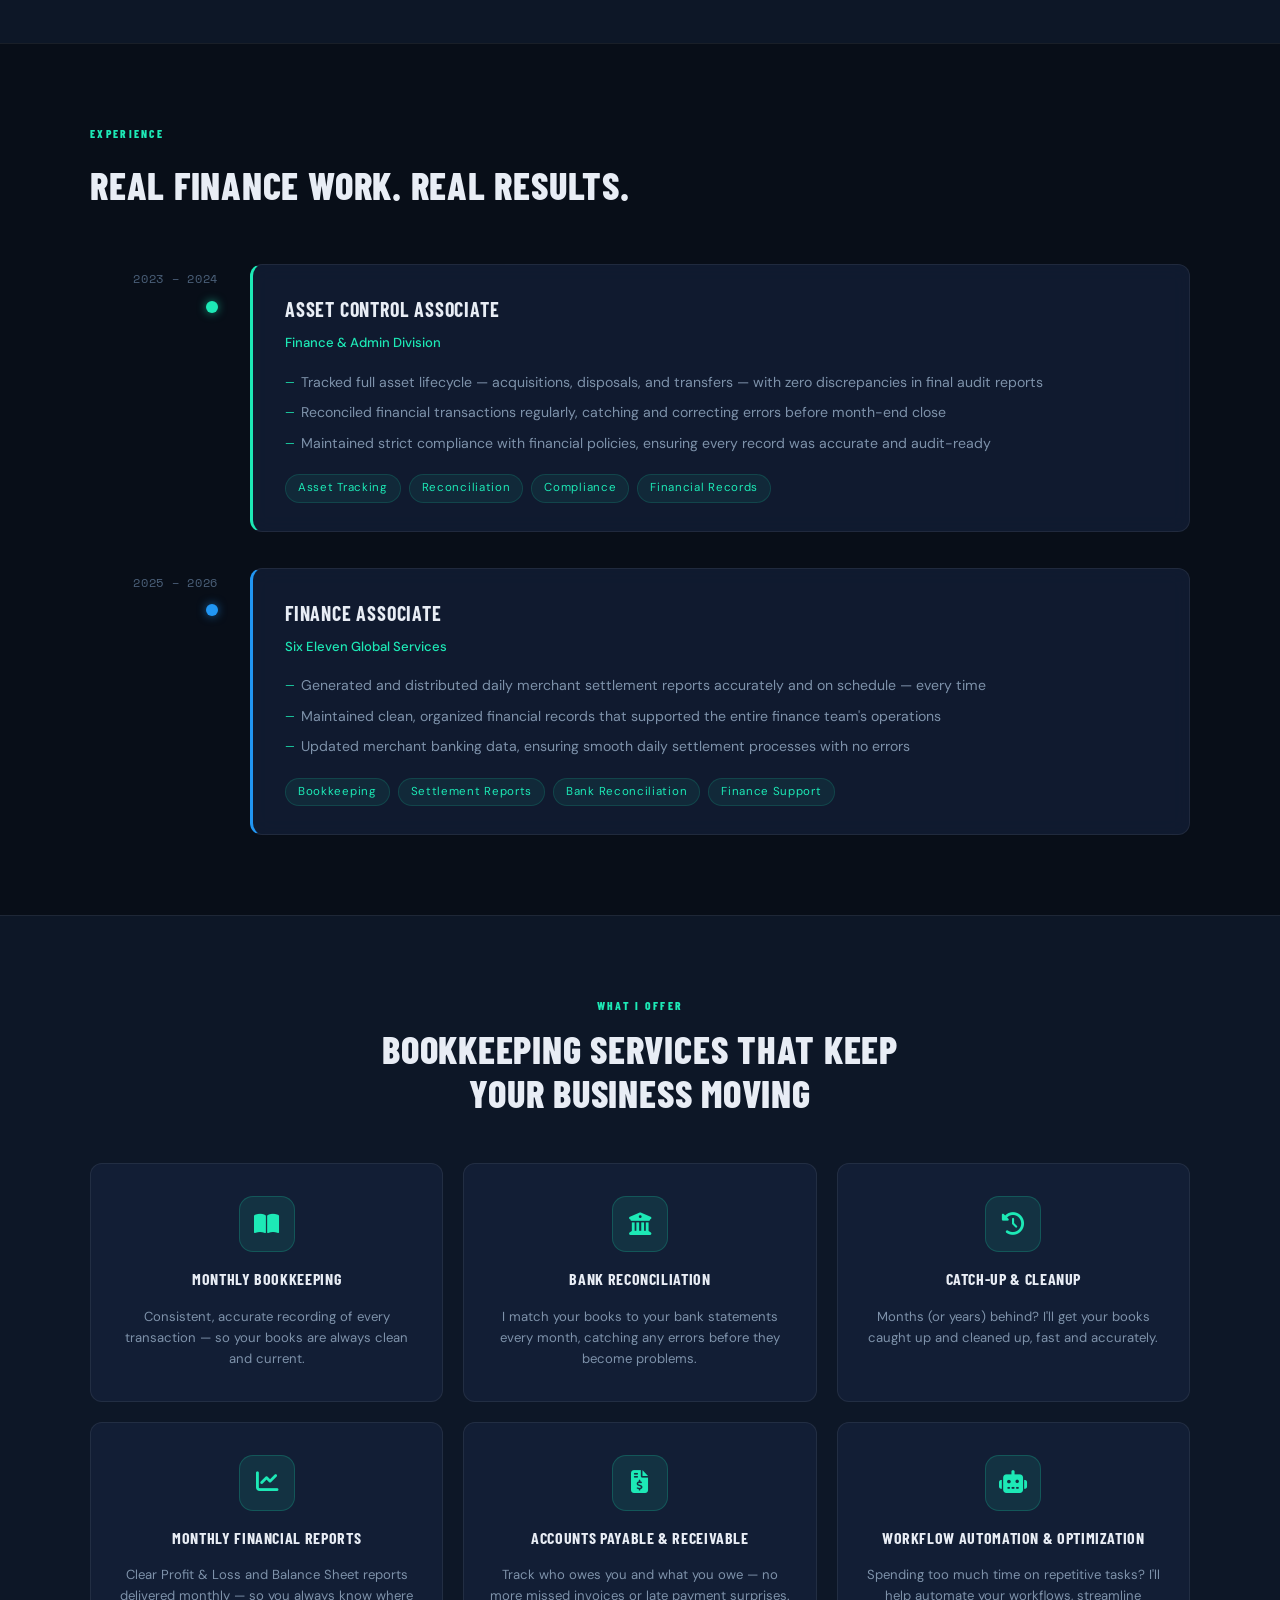
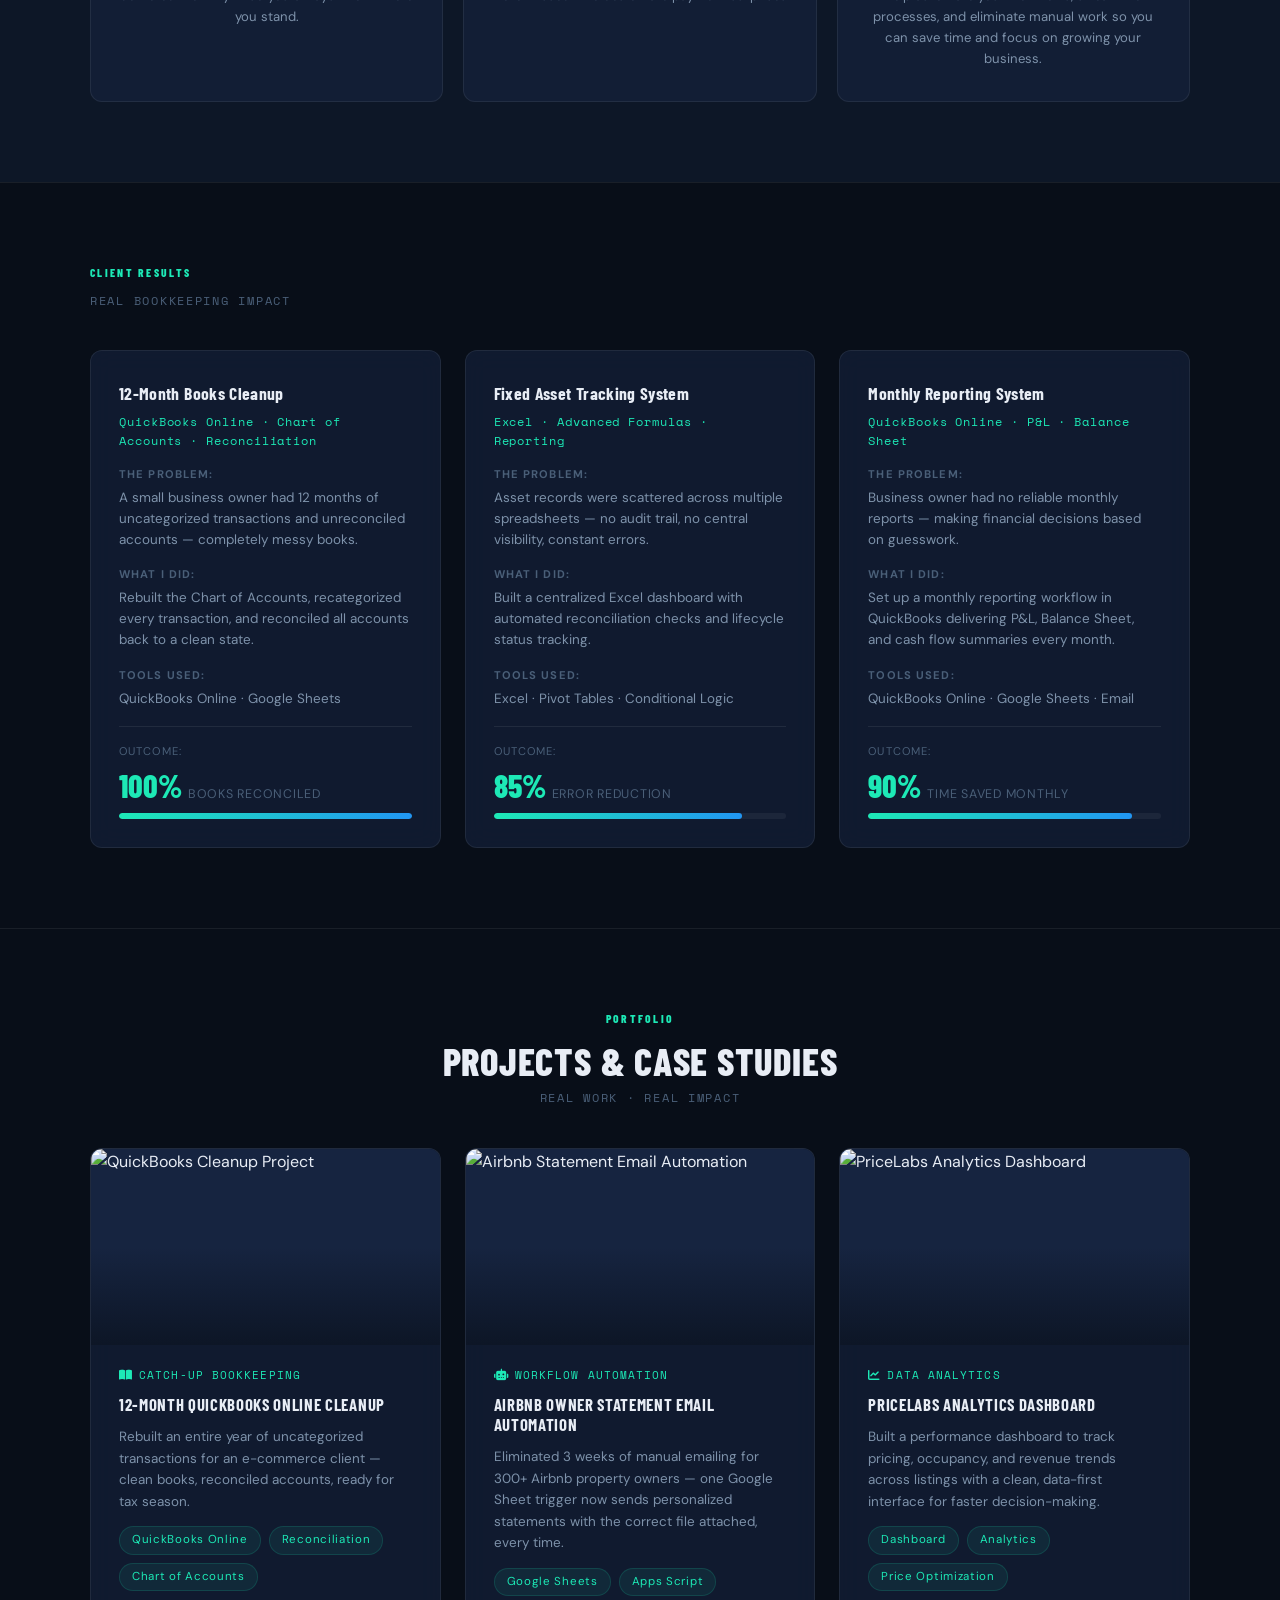
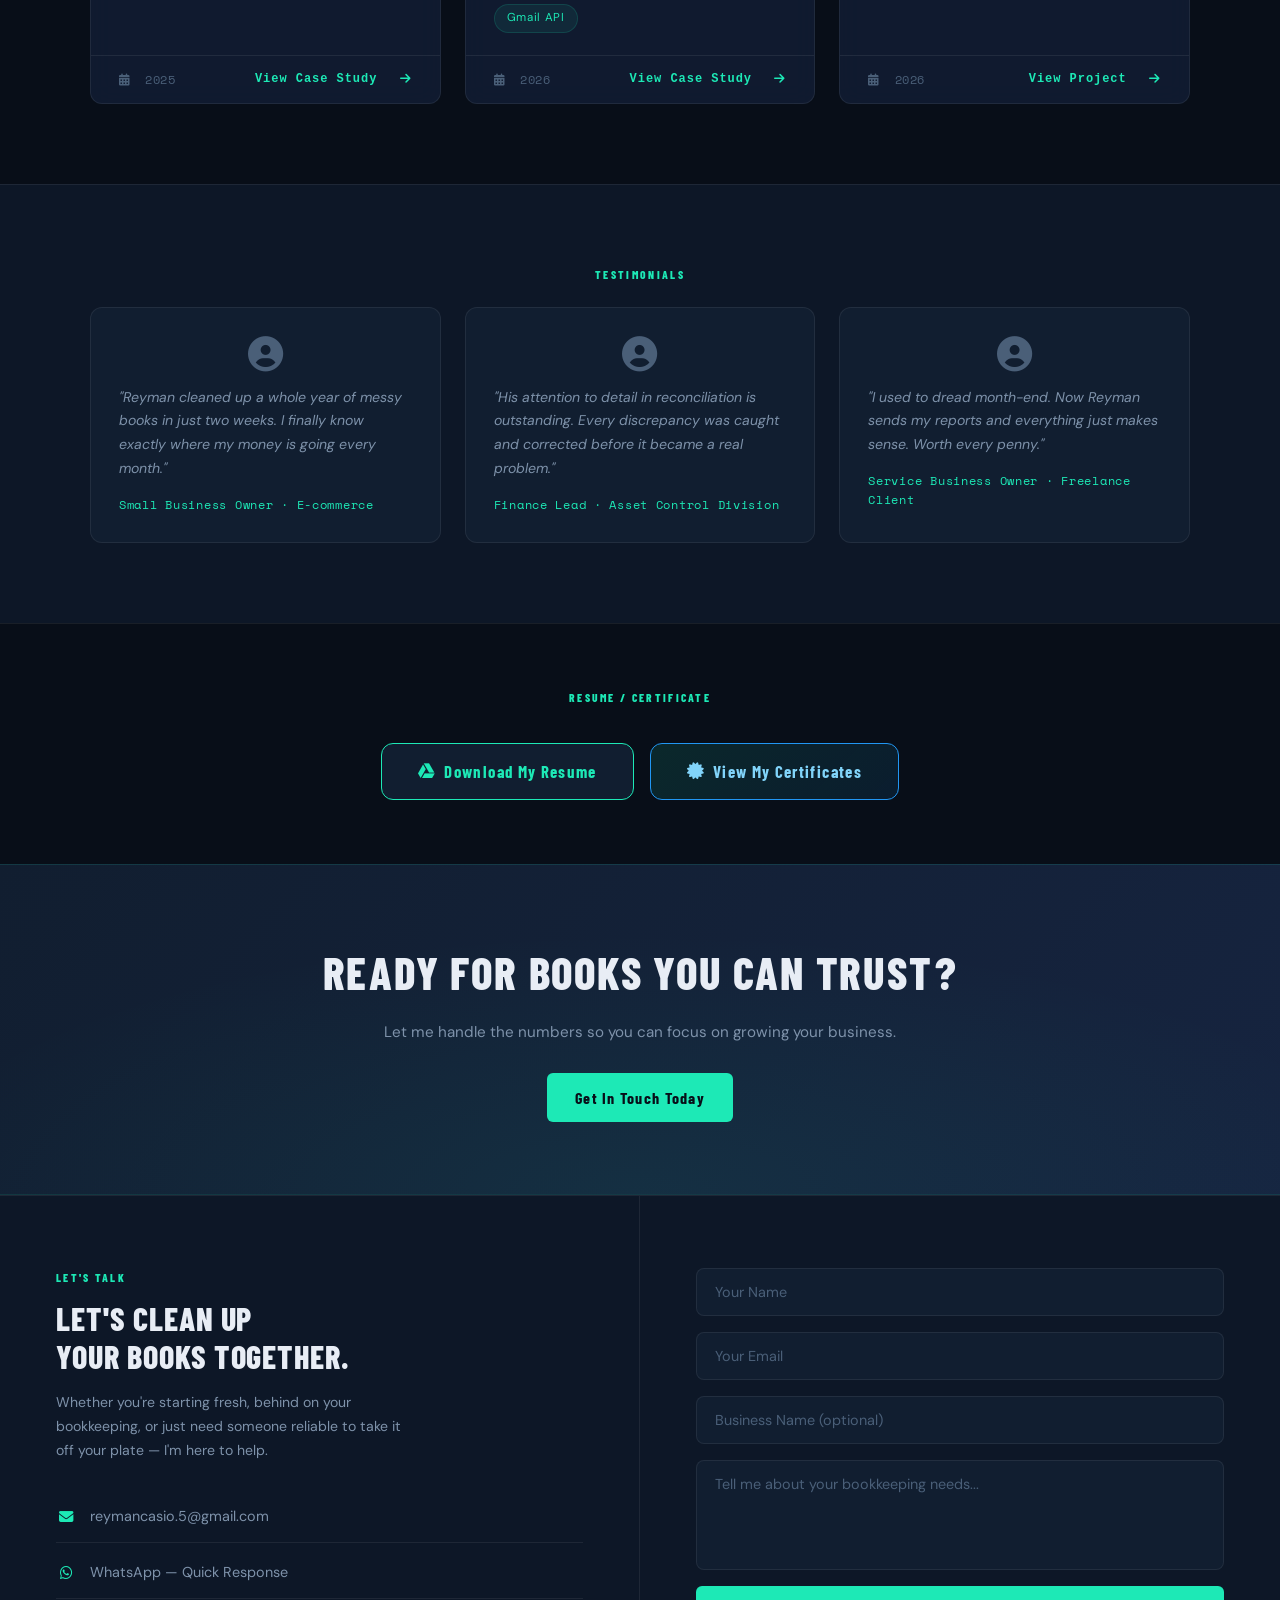
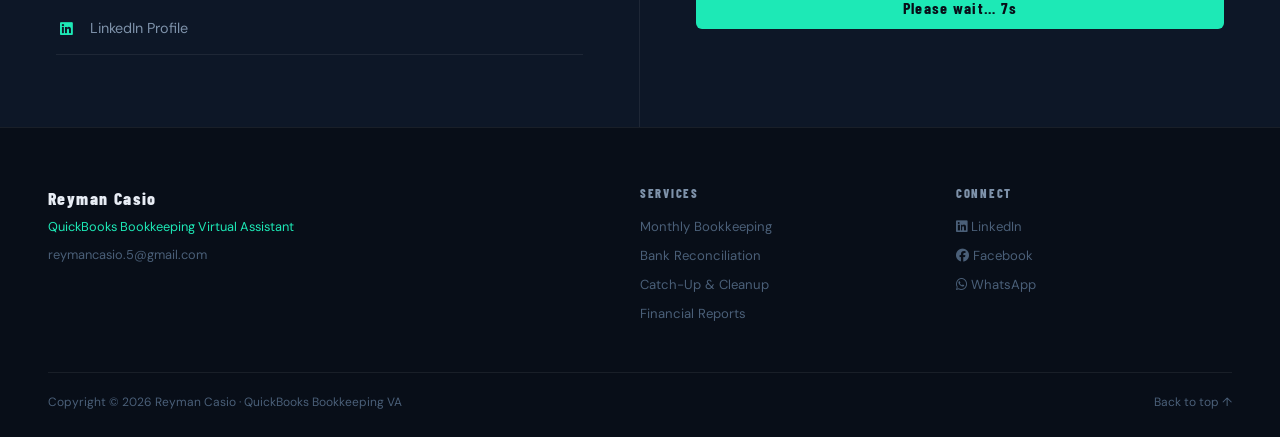
==== commit 005c0dba: "Add pricelab project" ====
--- a/index.html
+++ b/index.html
@@ -433,7 +433,34 @@
           <span><i class="fas fa-calendar-alt"></i> &nbsp;2026</span>
           <span class="portfolio-card__cta">View Case Study &nbsp;<i class="fas fa-arrow-right"></i></span>
         </div>
-      </a>      
+      </a>
+
+      <a href="project-pricelabs-dashboard.html" class="portfolio-card reveal">
+        <div class="portfolio-card__thumb">
+          <img
+            src="https://images.unsplash.com/photo-1551288049-bebda4e38f71?auto=format&fit=crop&w=800&q=80"
+            alt="PriceLabs Analytics Dashboard"
+            loading="lazy"
+          />
+          <div class="portfolio-card__thumb-overlay"></div>
+        </div>
+        <div class="portfolio-card__body">
+          <span class="portfolio-card__category">
+            <i class="fas fa-chart-line"></i> Data Analytics
+          </span>
+          <h3 class="portfolio-card__title">PriceLabs Analytics Dashboard</h3>
+          <p class="portfolio-card__desc">Built a performance dashboard to track pricing, occupancy, and revenue trends across listings with a clean, data-first interface for faster decision-making.</p>
+          <div class="portfolio-card__tags">
+            <span>Dashboard</span>
+            <span>Analytics</span>
+            <span>Price Optimization</span>
+          </div>
+        </div>
+        <div class="portfolio-card__footer">
+          <span><i class="fas fa-calendar-alt"></i> &nbsp;2026</span>
+          <span class="portfolio-card__cta">View Project &nbsp;<i class="fas fa-arrow-right"></i></span>
+        </div>
+      </a>
 
       <!-- Add more cards here following the same pattern -->
 
--- a/style.css
+++ b/style.css
@@ -576,6 +576,14 @@
 .proj-detail__section p:not(.proj-detail__section-label) {
   font-size: 0.9rem; color: var(--text-secondary); line-height: 1.8;
 }
+.proj-detail__section-note {
+  margin-top: -4px;
+  margin-bottom: 18px;
+  font-size: 0.78rem;
+  color: var(--text-muted);
+  letter-spacing: 0.04em;
+  font-family: var(--font-mono);
+}
 
 .proj-detail__steps {
   display: flex; flex-direction: column; gap: 12px;
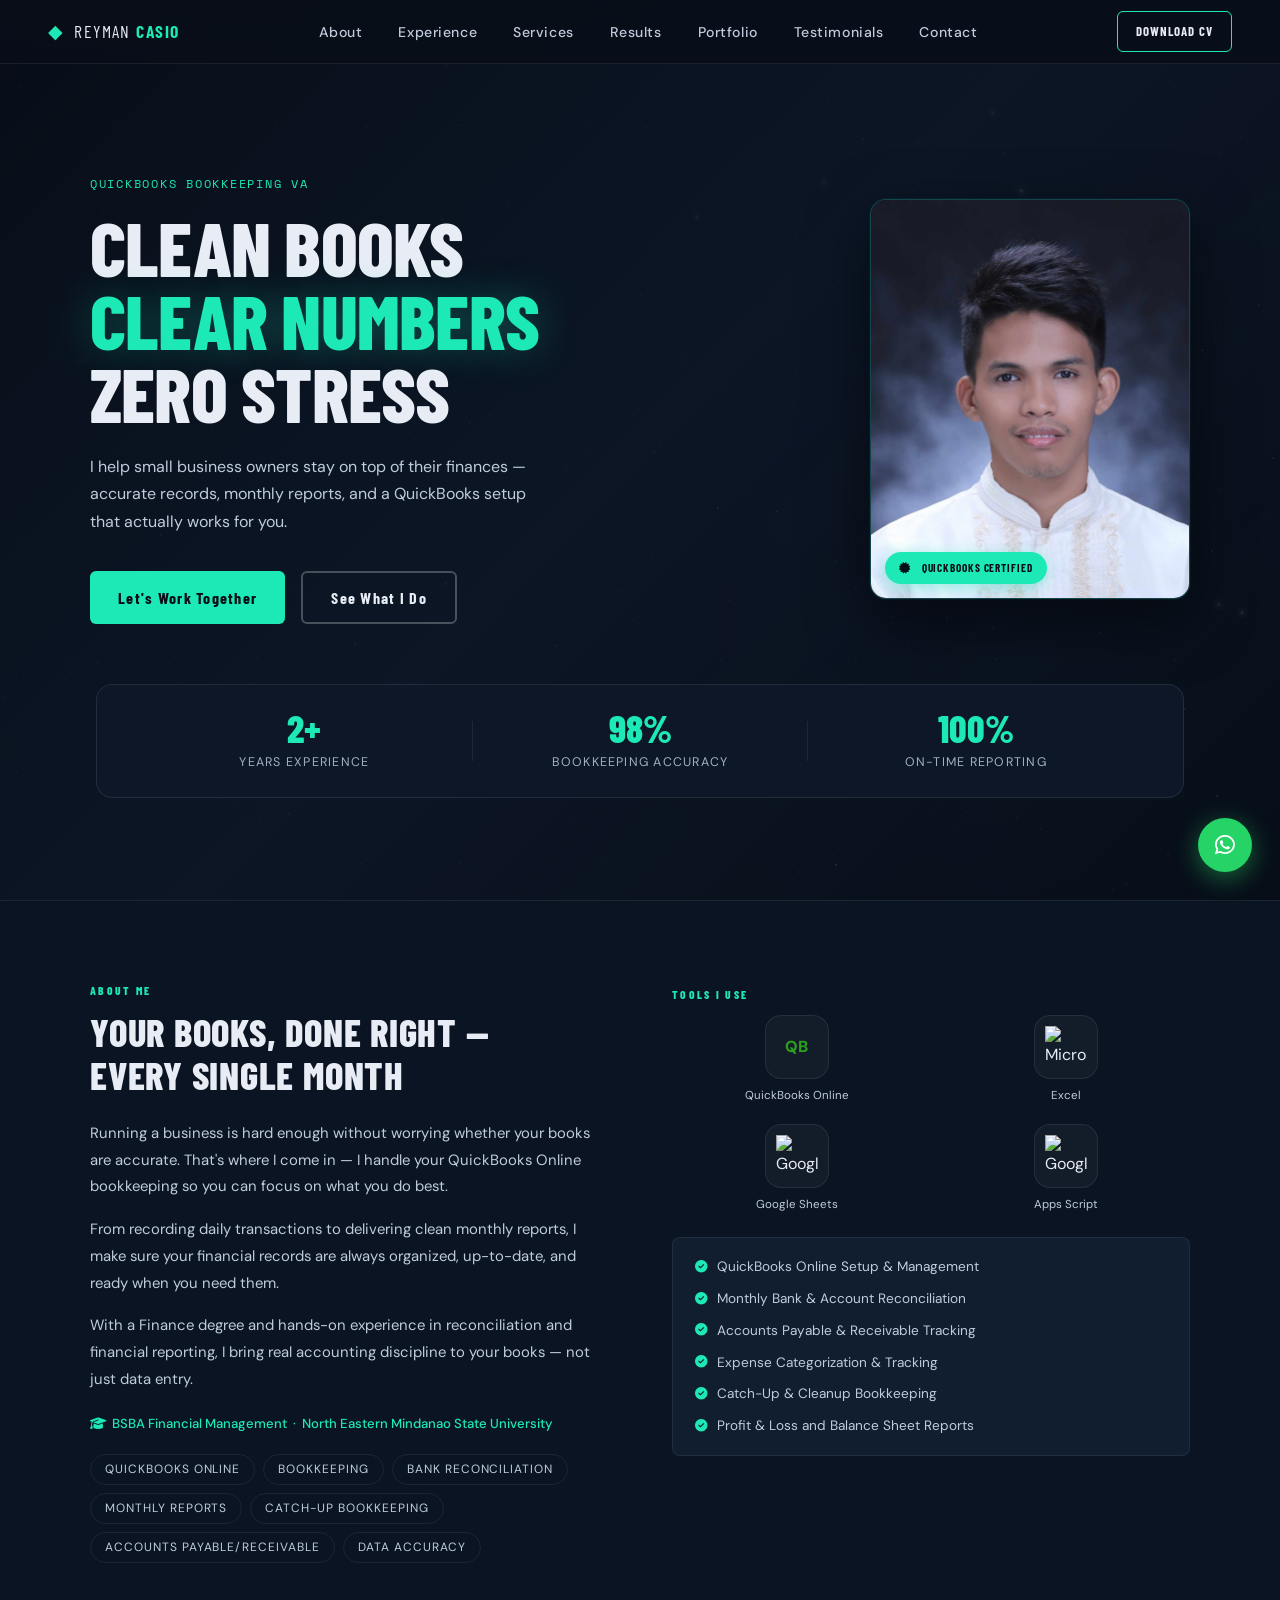
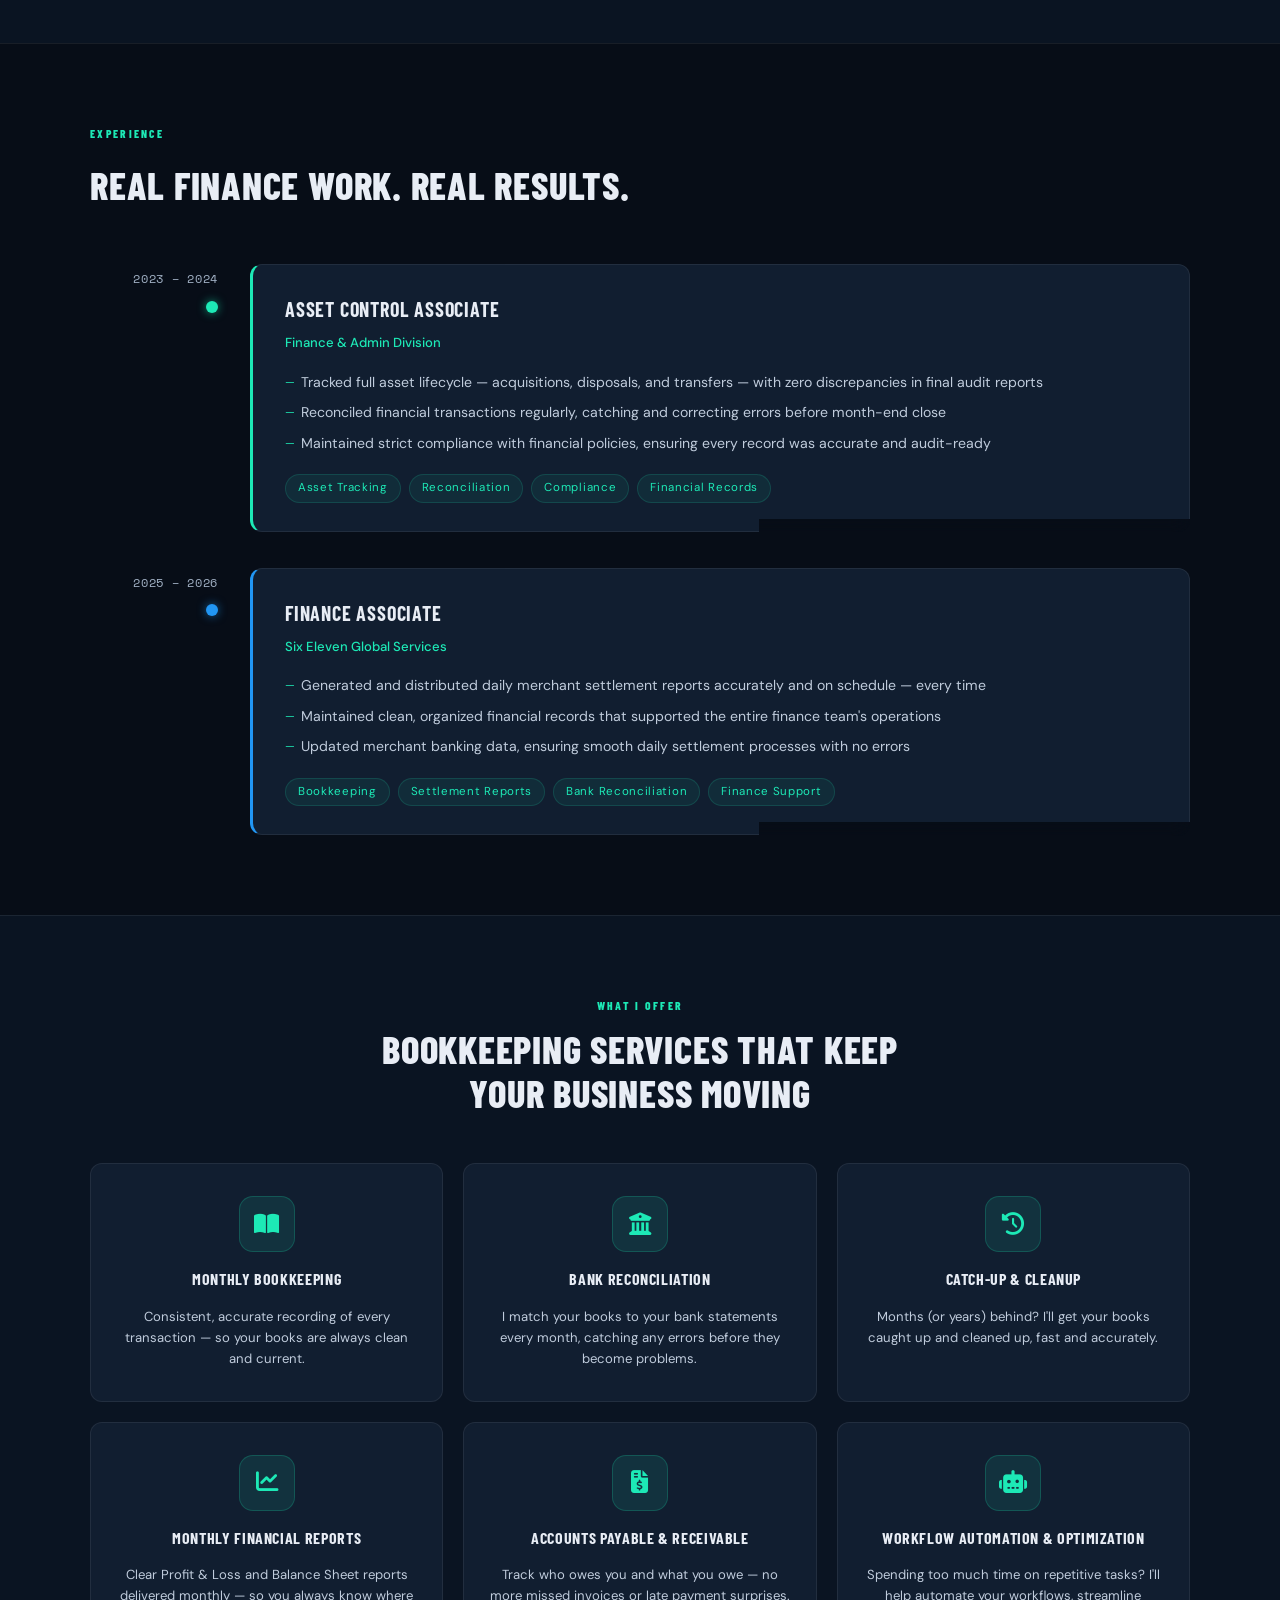
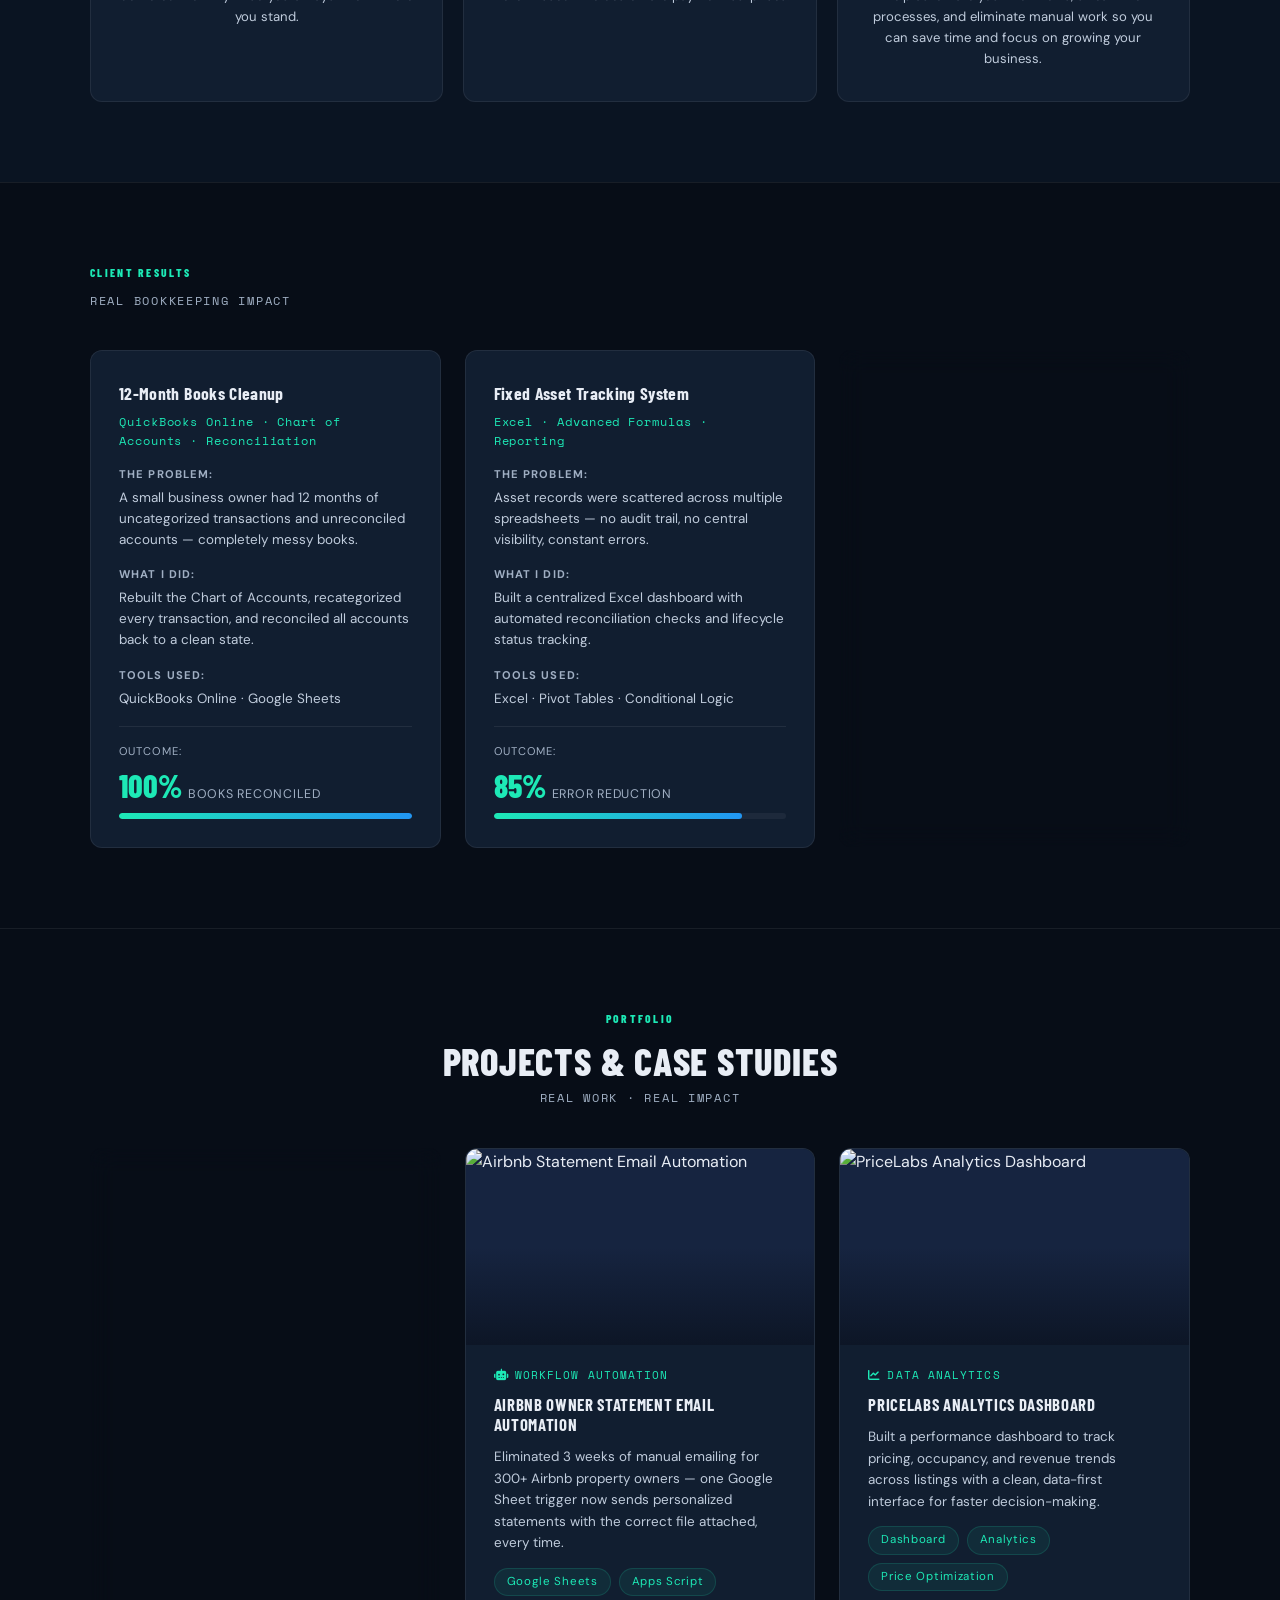
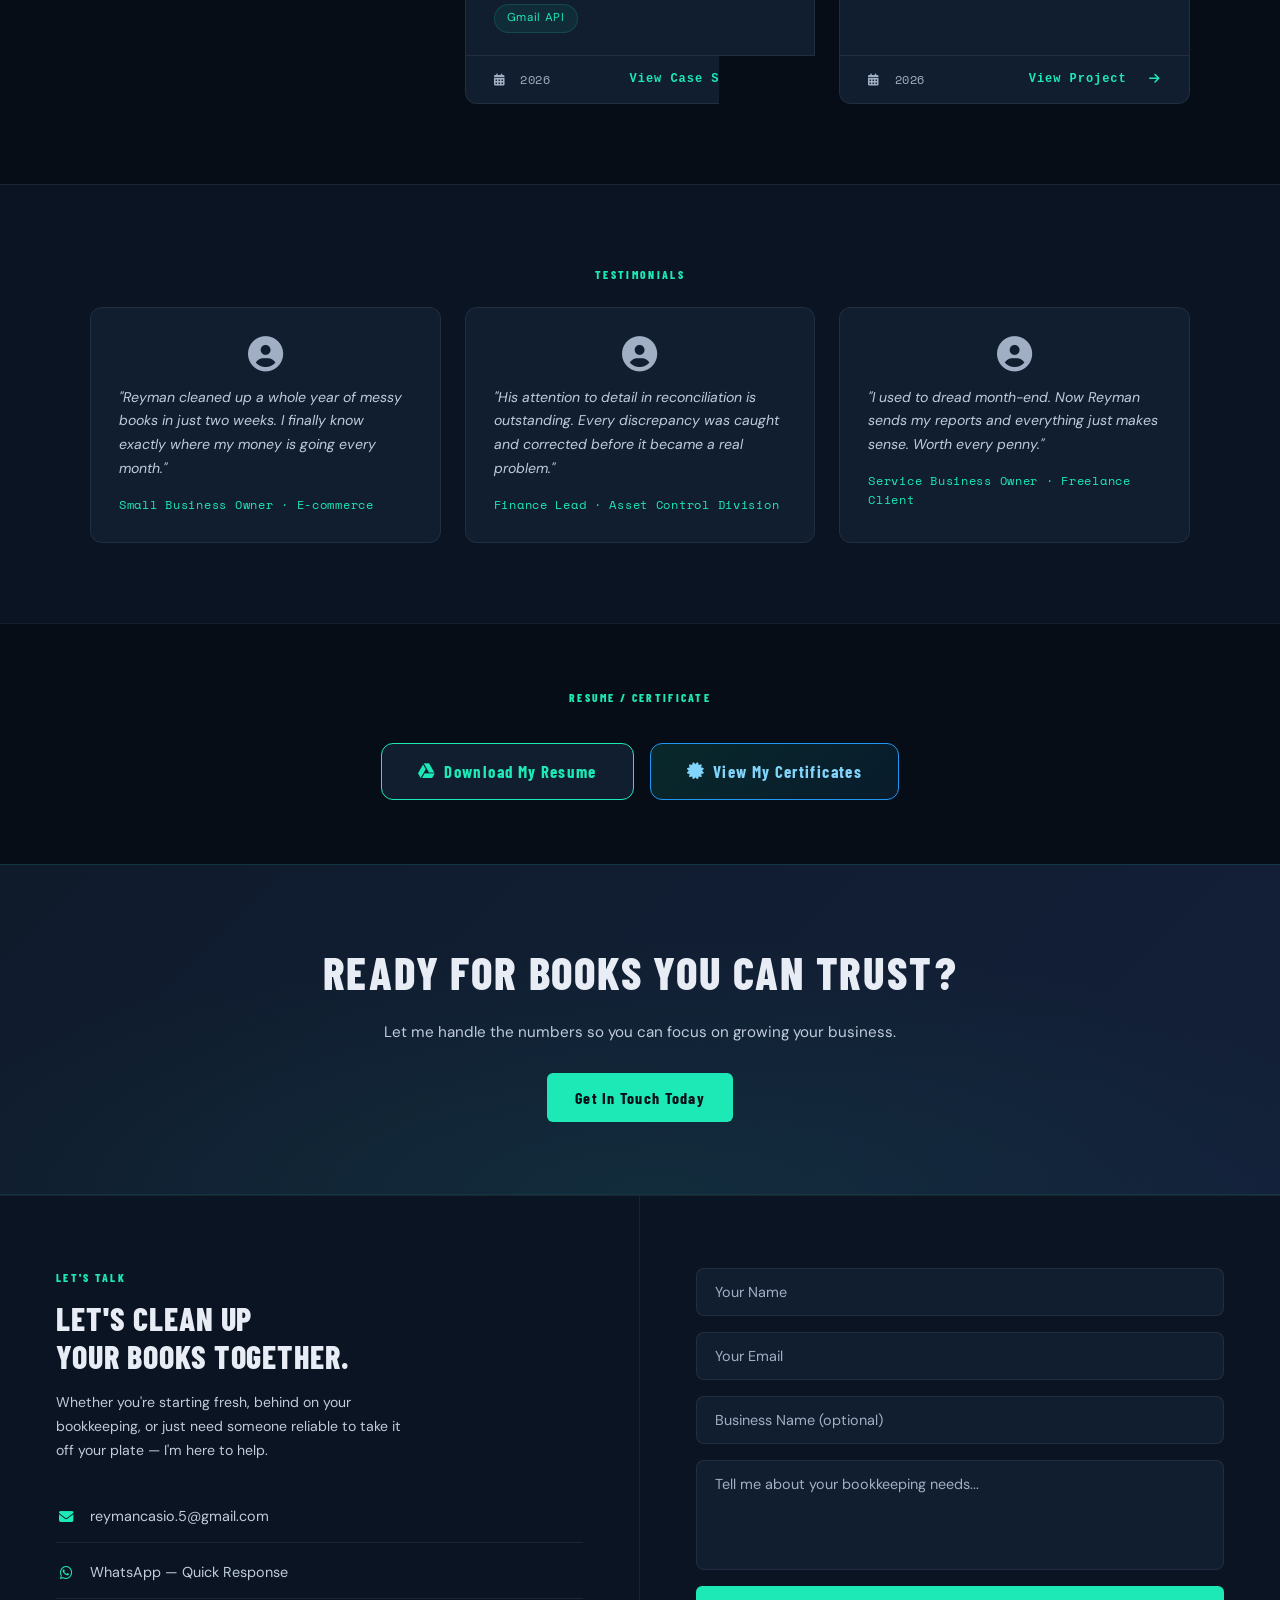
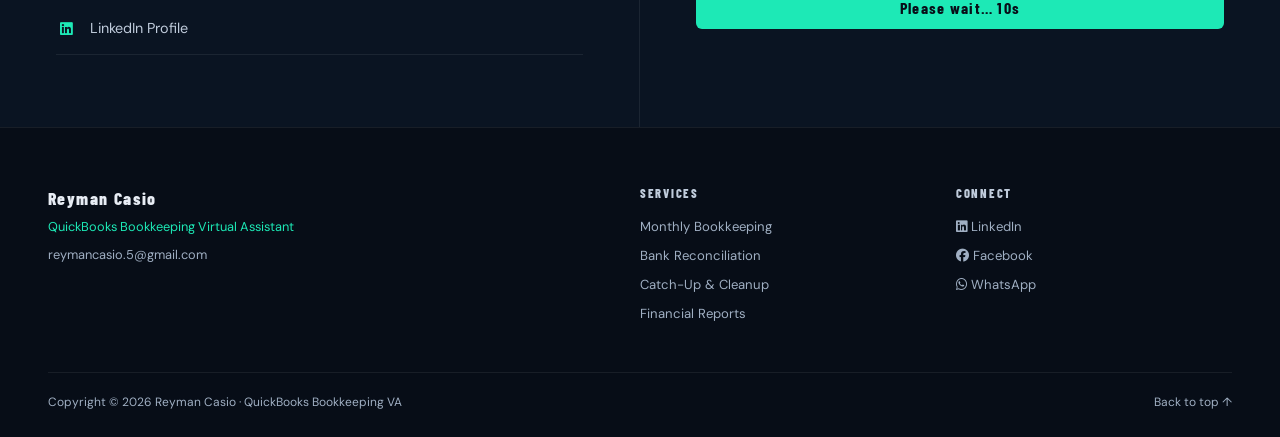
==== commit 367eb065: "Add background and improve nav bar" ====
--- a/index.html
+++ b/index.html
@@ -45,7 +45,6 @@
       />
       <div class="hero__bg-overlay"></div>
     </div>
-    <div class="hero__particles" id="particles"></div>
     <div class="hero__content">
       <div class="hero__left">
         <p class="hero__eyebrow reveal">QUICKBOOKS BOOKKEEPING VA</p>
--- a/style.css
+++ b/style.css
@@ -18,10 +18,10 @@
   --blue-dim: #1565c0;
   --gold: #f0b429;
   --text-primary: #e8edf5;
-  --text-secondary: #7e92aa;
-  --text-muted: #4a5f78;
+  --text-secondary: #c0ccdc;
+  --text-muted: #a0afc3;
   --border: rgba(255,255,255,0.07);
-  --card-bg: rgba(22, 36, 64, 0.6);
+  --card-bg: #111e30;
   --card-border: rgba(29, 233, 182, 0.12);
   --font-display: 'Barlow Condensed', sans-serif;
   --font-body: 'DM Sans', sans-serif;
@@ -44,13 +44,23 @@
 }
 
 *, *::before, *::after { box-sizing: border-box; margin: 0; padding: 0; }
-html { scroll-behavior: smooth; font-size: 16px; }
+html { scroll-behavior: smooth; font-size: 16px; background: var(--dark-0); }
 body {
-  background: var(--dark-0);
+  position: relative;
+  isolation: isolate;
+  background: transparent;
   color: var(--text-primary);
   font-family: var(--font-body);
   line-height: 1.6;
   overflow-x: hidden;
+}
+.space-canvas {
+  position: fixed;
+  inset: 0;
+  width: 100%;
+  height: 100%;
+  z-index: -1;
+  pointer-events: none;
 }
 a { color: inherit; text-decoration: none; }
 ul { list-style: none; }
@@ -129,6 +139,9 @@
 .nav__hamburger.open span:nth-child(1) { transform: translateY(7px) rotate(45deg); background: var(--teal); }
 .nav__hamburger.open span:nth-child(2) { opacity: 0; transform: scaleX(0); }
 .nav__hamburger.open span:nth-child(3) { transform: translateY(-7px) rotate(-45deg); background: var(--teal); }
+@media (prefers-reduced-motion: reduce) {
+  .nav__hamburger span { transition: none; }
+}
 
 /* ==============================================
    HERO
@@ -157,8 +170,6 @@
     rgba(8,14,24,0.78) 100%
   );
 }
-
-.hero__particles { position: absolute; inset: 0; pointer-events: none; overflow: hidden; z-index: 1; }
 
 .hero__content {
   position: relative; z-index: 2;
@@ -227,7 +238,7 @@
 .hero__stats__inner {
   display: flex; align-items: center; justify-content: center;
   width: 100%; max-width: var(--max-w);
-  background: rgba(13,23,39,0.75); backdrop-filter: blur(12px);
+  background: #0d1727; backdrop-filter: blur(12px);
   border: 1px solid rgba(255,255,255,0.09);
   border-radius: 16px;
   padding: 24px 40px;
@@ -245,7 +256,7 @@
    ABOUT ME
    ============================================== */
 .section-about {
-  background: var(--dark-1);
+  background: rgba(13,23,39,0.76);
   border-top: 1px solid var(--border);
   padding: 80px 48px;
 }
@@ -279,7 +290,7 @@
 .skill-icon__box:hover { transform: scale(1.1) rotate(-3deg); box-shadow: 0 8px 24px rgba(29,233,182,0.18); }
 .skill-icon span { font-size: 0.72rem; color: var(--text-secondary); text-align: center; line-height: 1.3; }
 
-.skills__list-box { background: rgba(255,255,255,0.03); border: 1px solid var(--border); border-radius: var(--radius-sm); padding: 18px 22px; }
+.skills__list-box { background: #111e30; border: 1px solid var(--border); border-radius: var(--radius-sm); padding: 18px 22px; }
 .skills__list-box ul { display: flex; flex-direction: column; gap: 10px; }
 .skills__list-box li { font-size: 0.85rem; color: var(--text-secondary); display: flex; align-items: center; gap: 10px; }
 .skills__list-box li i { color: var(--teal); font-size: 0.78rem; flex-shrink: 0; }
@@ -288,7 +299,7 @@
    EXPERIENCE
    ============================================== */
 .section-experience {
-  background: var(--dark-0);
+  background: rgba(8,14,24,0.74);
   border-top: 1px solid var(--border);
   padding: 80px 48px;
 }
@@ -329,7 +340,7 @@
    SERVICES
    ============================================== */
 .section-services {
-  background: var(--dark-1);
+  background: rgba(13,23,39,0.76);
   border-top: 1px solid var(--border);
   padding: 80px 48px;
 }
@@ -347,7 +358,7 @@
   border: 1px solid var(--border); border-radius: var(--radius);
   transition: var(--transition); text-align: center; cursor: default;
 }
-.svc-card:hover { border-color: var(--teal); background: rgba(29,233,182,0.05); transform: translateY(-6px); box-shadow: 0 16px 48px rgba(29,233,182,0.1); }
+.svc-card:hover { border-color: var(--teal); background: #14283a; transform: translateY(-6px); box-shadow: 0 16px 48px rgba(29,233,182,0.1); }
 .svc-card__icon { width: 56px; height: 56px; border-radius: 14px; background: rgba(29,233,182,0.1); border: 1px solid rgba(29,233,182,0.2); display: flex; align-items: center; justify-content: center; font-size: 1.4rem; color: var(--teal); margin: 0 auto; transition: var(--transition); }
 .svc-card:hover .svc-card__icon { background: rgba(29,233,182,0.2); transform: scale(1.1); }
 .svc-card h3 { font-family: var(--font-display); font-size: 1rem; font-weight: 700; color: var(--text-primary); letter-spacing: 0.04em; text-transform: uppercase; }
@@ -357,7 +368,7 @@
    PROJECTS / RESULTS
    ============================================== */
 .section-projects {
-  background: var(--dark-0);
+  background: rgba(8,14,24,0.74);
   border-top: 1px solid var(--border);
   padding: 80px 48px;
 }
@@ -394,7 +405,7 @@
    PORTFOLIO PROJECTS SECTION
    ============================================== */
 .section-portfolio {
-  background: var(--dark-0);
+  background: rgba(8,14,24,0.74);
   border-top: 1px solid var(--border);
   padding: 80px 48px;
 }
@@ -520,6 +531,7 @@
   max-width: 820px;
   margin: 0 auto;
   padding: calc(var(--nav-h) + 56px) 48px 80px;
+  background: linear-gradient(180deg, rgba(8,14,24,0.78), rgba(8,14,24,0.62));
 }
 .proj-detail__back {
   display: inline-flex; align-items: center; gap: 8px;
@@ -605,7 +617,7 @@
 }
 .proj-detail__step-num {
   font-family: var(--font-display); font-size: 1.5rem; font-weight: 800;
-  color: rgba(29,233,182,0.2); line-height: 1; flex-shrink: 0; width: 28px;
+  color: rgba(29,233,182,0.62); line-height: 1; flex-shrink: 0; width: 28px;
   padding-top: 1px;
 }
 .proj-detail__step-body { flex: 1; }
@@ -695,7 +707,7 @@
 /* ==============================================
    TESTIMONIALS
    ============================================== */
-.testimonials { background: var(--dark-1); border-top: 1px solid var(--border); padding: 80px 48px; }
+.testimonials { background: rgba(13,23,39,0.76); border-top: 1px solid var(--border); padding: 80px 48px; }
 .testimonials__inner { max-width: var(--max-w); margin: 0 auto; }
 .testimonials__grid { display: grid; grid-template-columns: repeat(3, 1fr); gap: 24px; margin-top: 24px; }
 .testi-card { background: var(--dark-2); border: 1px solid var(--border); border-radius: var(--radius); padding: 28px; display: flex; flex-direction: column; gap: 14px; transition: var(--transition); }
@@ -707,12 +719,12 @@
 /* ==============================================
    RESUME SECTION
    ============================================== */
-.resume-section { padding: 64px 48px; background: var(--dark-0); border-top: 1px solid var(--border); display: flex; flex-direction: column; align-items: center; gap: 24px; }
+.resume-section { padding: 64px 48px; background: rgba(8,14,24,0.74); border-top: 1px solid var(--border); display: flex; flex-direction: column; align-items: center; gap: 24px; }
 
 /* ==============================================
    CTA BANNER
    ============================================== */
-.cta-banner { background: linear-gradient(135deg, var(--dark-2) 0%, var(--dark-3) 100%); border-top: 1px solid var(--card-border); border-bottom: 1px solid var(--card-border); padding: 72px 48px; position: relative; overflow: hidden; }
+.cta-banner { background: linear-gradient(135deg, rgba(17,30,48,0.84) 0%, rgba(22,36,64,0.82) 100%); border-top: 1px solid var(--card-border); border-bottom: 1px solid var(--card-border); padding: 72px 48px; position: relative; overflow: hidden; }
 .cta-banner::before { content: ''; position: absolute; inset: 0; background: radial-gradient(ellipse 60% 80% at 50% 100%, rgba(29,233,182,0.07), transparent); pointer-events: none; }
 .cta-banner__inner { text-align: center; position: relative; }
 .cta-banner h2 { font-family: var(--font-display); font-size: 2.8rem; font-weight: 800; text-transform: uppercase; letter-spacing: 0.04em; margin-bottom: 12px; }
@@ -723,7 +735,7 @@
    ============================================== */
 .section-contact {
   display: grid; grid-template-columns: 1fr 1fr;
-  background: var(--dark-1); border-top: 1px solid var(--border);
+  background: rgba(13,23,39,0.76); border-top: 1px solid var(--border);
 }
 .contact__left { padding: 72px 56px; border-right: 1px solid var(--border); }
 .contact__heading { font-family: var(--font-display); font-size: clamp(1.6rem, 2.5vw, 2.2rem); font-weight: 800; color: var(--text-primary); text-transform: uppercase; letter-spacing: 0.03em; margin-bottom: 16px; line-height: 1.2; }
@@ -741,7 +753,7 @@
 /* ==============================================
    FOOTER
    ============================================== */
-.footer { background: var(--dark-0); border-top: 1px solid var(--border); padding: 56px 48px 24px; display: grid; grid-template-columns: 2fr 1fr 1fr; gap: 40px; }
+.footer { background: rgba(8,14,24,0.74); border-top: 1px solid var(--border); padding: 56px 48px 24px; display: grid; grid-template-columns: 2fr 1fr 1fr; gap: 40px; }
 .footer__name { font-family: var(--font-display); font-size: 1.1rem; font-weight: 800; letter-spacing: 0.08em; color: var(--text-primary); margin-bottom: 4px; }
 .footer__role { font-size: 0.8rem; color: var(--teal); margin-bottom: 8px; }
 .footer__email { font-size: 0.8rem; color: var(--text-muted); }
@@ -780,16 +792,56 @@
   :root { --nav-h: 60px; }
 
   .nav { padding: 0 20px; }
-  .nav__links, .nav__cv { display: none; }
+  .nav__cv { display: none; }
   .nav__hamburger { display: flex; }
-  .nav__links.open {
-    display: flex; flex-direction: column;
+  .nav__links {
+    display: flex;
+    flex-direction: column;
     position: absolute; top: var(--nav-h); left: 0; right: 0;
     background: rgba(8,14,24,0.98);
-    border-bottom: 1px solid var(--border);
-    padding: 20px 24px; gap: 4px; z-index: 999;
+    border-bottom: 1px solid transparent;
+    padding: 0 24px; gap: 4px; z-index: 999;
+    max-height: 0;
+    overflow: hidden;
+    opacity: 0;
+    visibility: hidden;
+    pointer-events: none;
+    transform: translateY(-10px);
+    transform-origin: top;
     backdrop-filter: blur(20px);
     box-shadow: 0 16px 48px rgba(0,0,0,0.5);
+    transition: max-height 0.48s cubic-bezier(0.22,1,0.36,1),
+      padding 0.38s ease, opacity 0.28s ease, transform 0.38s cubic-bezier(0.22,1,0.36,1),
+      visibility 0s linear 0.48s;
+  }
+  .nav__links.open {
+    max-height: min(80vh, 560px);
+    padding: 14px 24px 20px;
+    border-bottom-color: var(--border);
+    opacity: 1;
+    visibility: visible;
+    pointer-events: auto;
+    transform: translateY(0);
+    transition-delay: 0s;
+  }
+  .nav__links li {
+    opacity: 0;
+    transform: translateY(-6px);
+    transition: opacity 0.24s ease, transform 0.3s ease;
+  }
+  .nav__links.open li {
+    opacity: 1;
+    transform: translateY(0);
+    transition-delay: 0.08s;
+  }
+  .nav__links.open li:nth-child(2) { transition-delay: 0.11s; }
+  .nav__links.open li:nth-child(3) { transition-delay: 0.14s; }
+  .nav__links.open li:nth-child(4) { transition-delay: 0.17s; }
+  .nav__links.open li:nth-child(5) { transition-delay: 0.2s; }
+  .nav__links.open li:nth-child(6) { transition-delay: 0.23s; }
+  .nav__links.open li:nth-child(7) { transition-delay: 0.26s; }
+  .nav__links:not(.open) li {
+    transition-delay: 0s;
   }
   .nav__links.open li a {
     display: block;
@@ -834,3 +886,11 @@
   .hero__title { font-size: clamp(2.4rem, 10vw, 3.2rem); }
   .stat { min-width: 100%; flex: 0 0 100%; }
 }
+
+@media (prefers-reduced-motion: reduce) {
+  .nav__links,
+  .nav__links li {
+    transition-duration: 0.01ms;
+    transition-delay: 0s;
+  }
+}
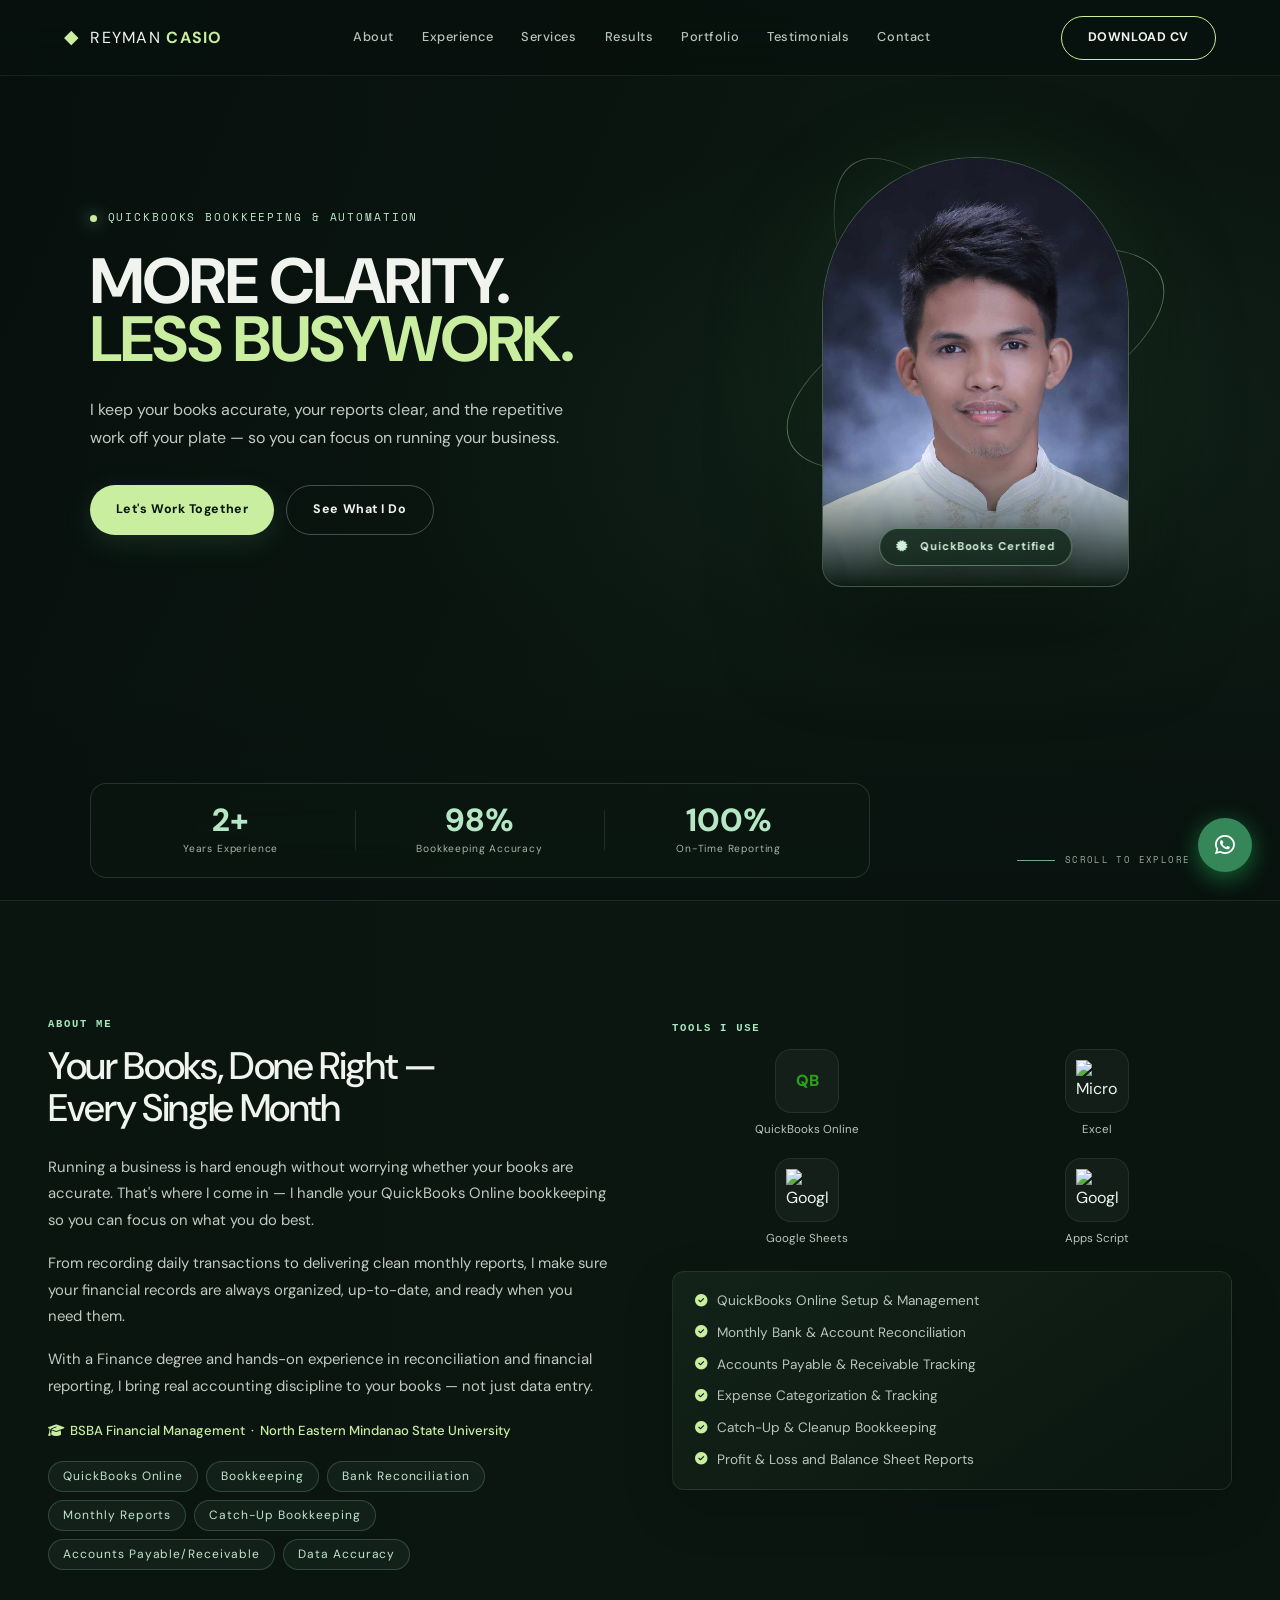
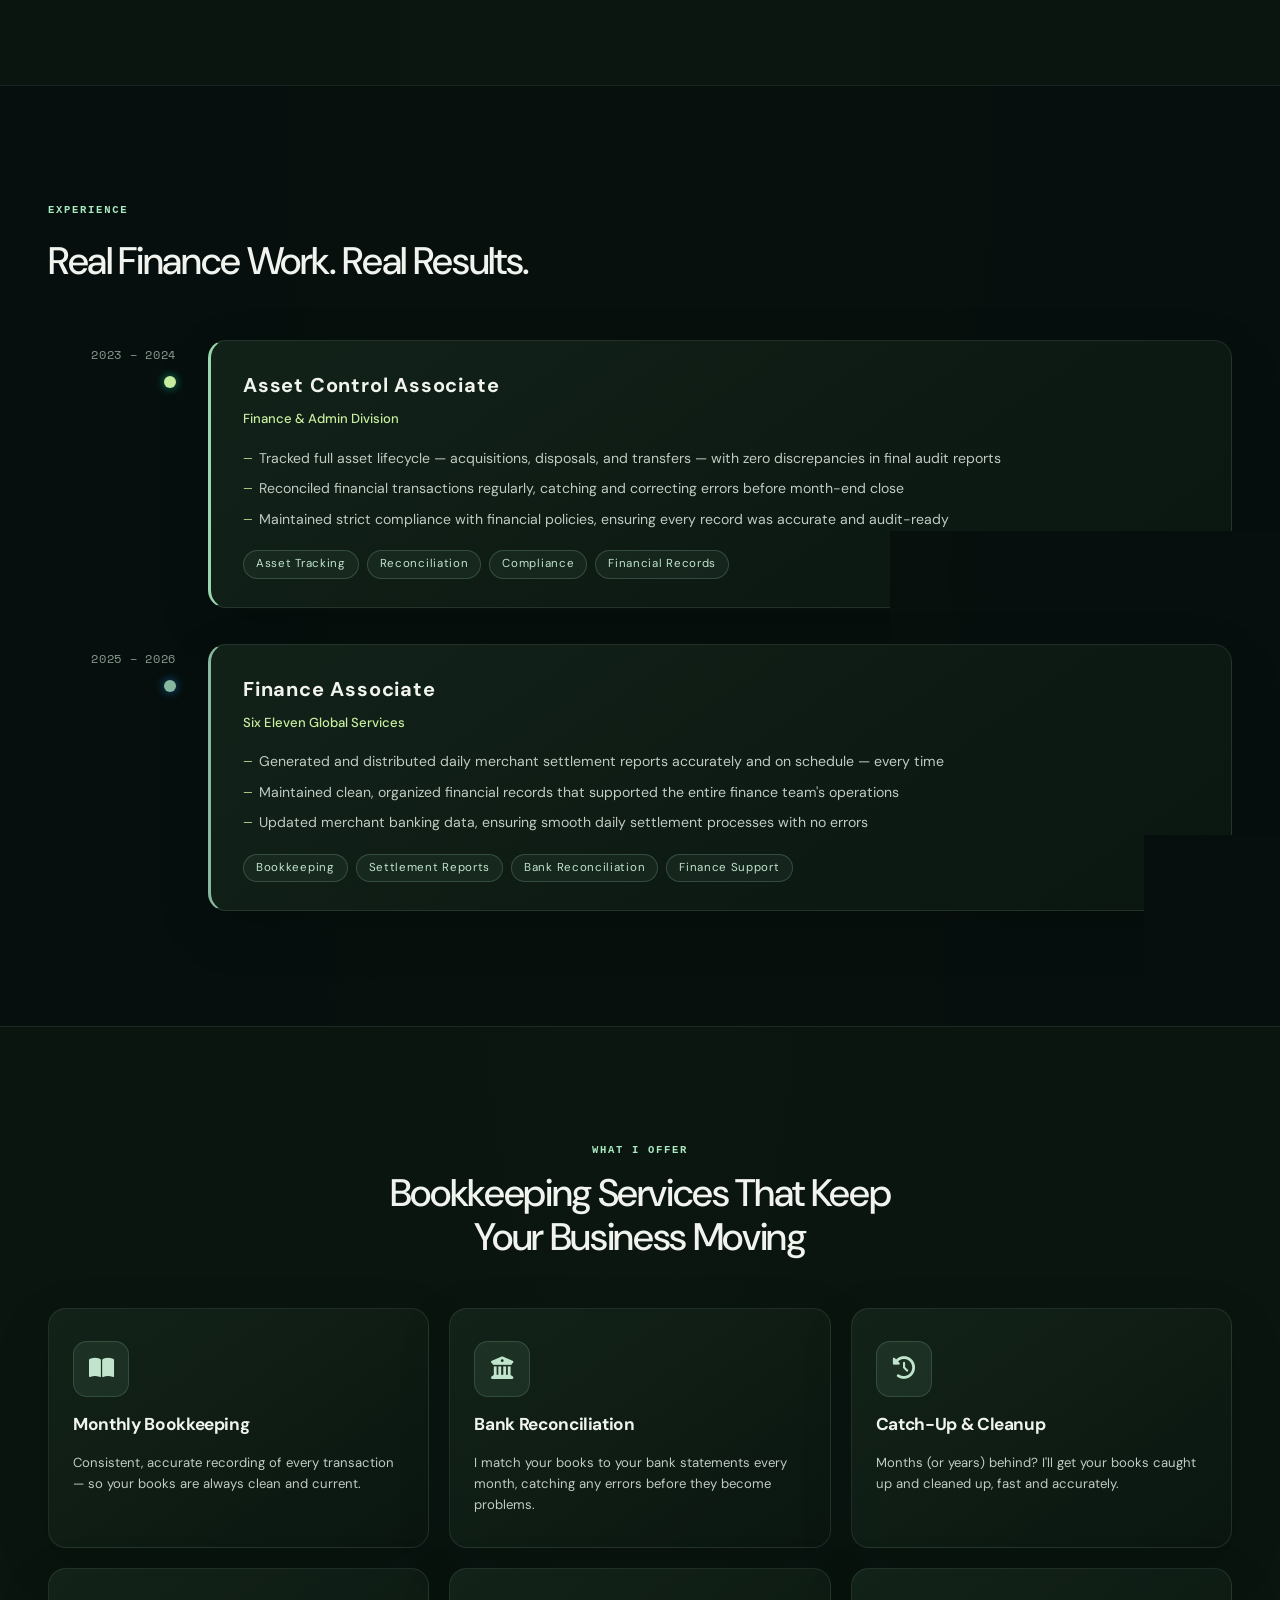
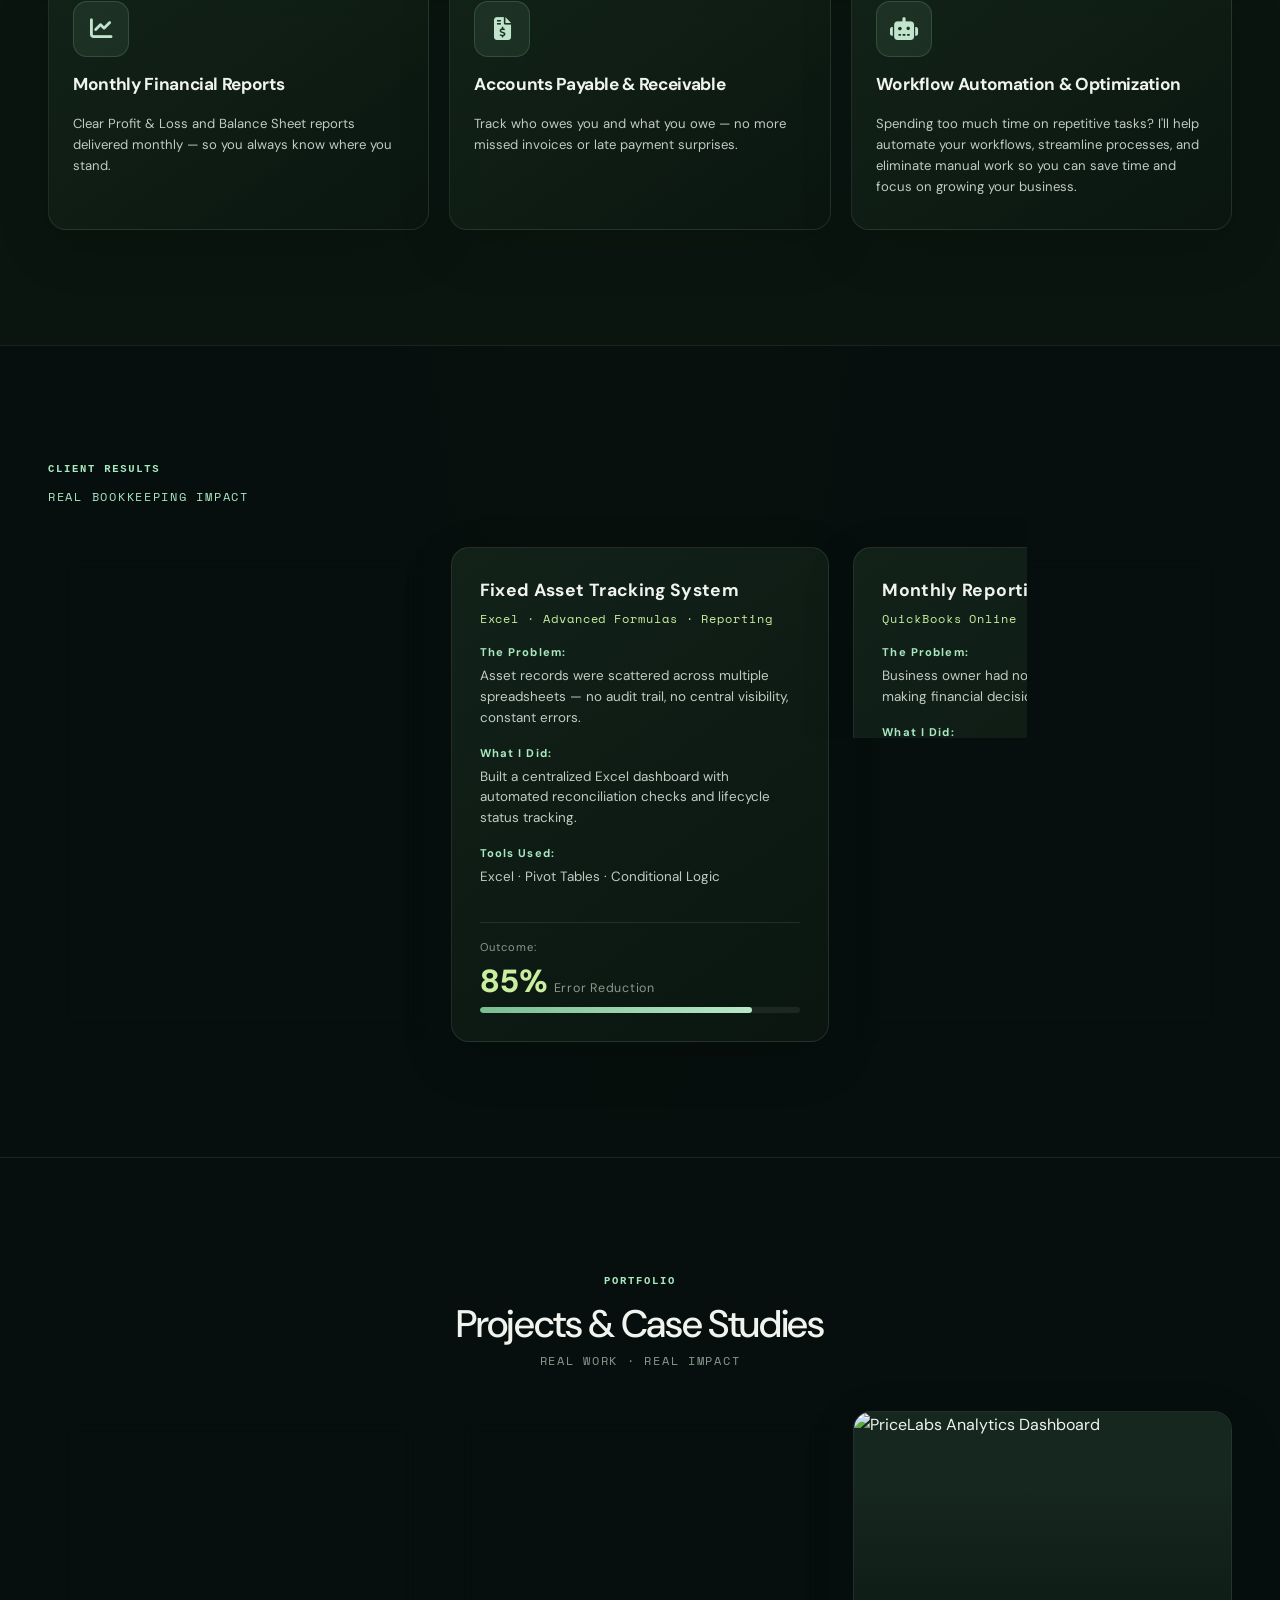
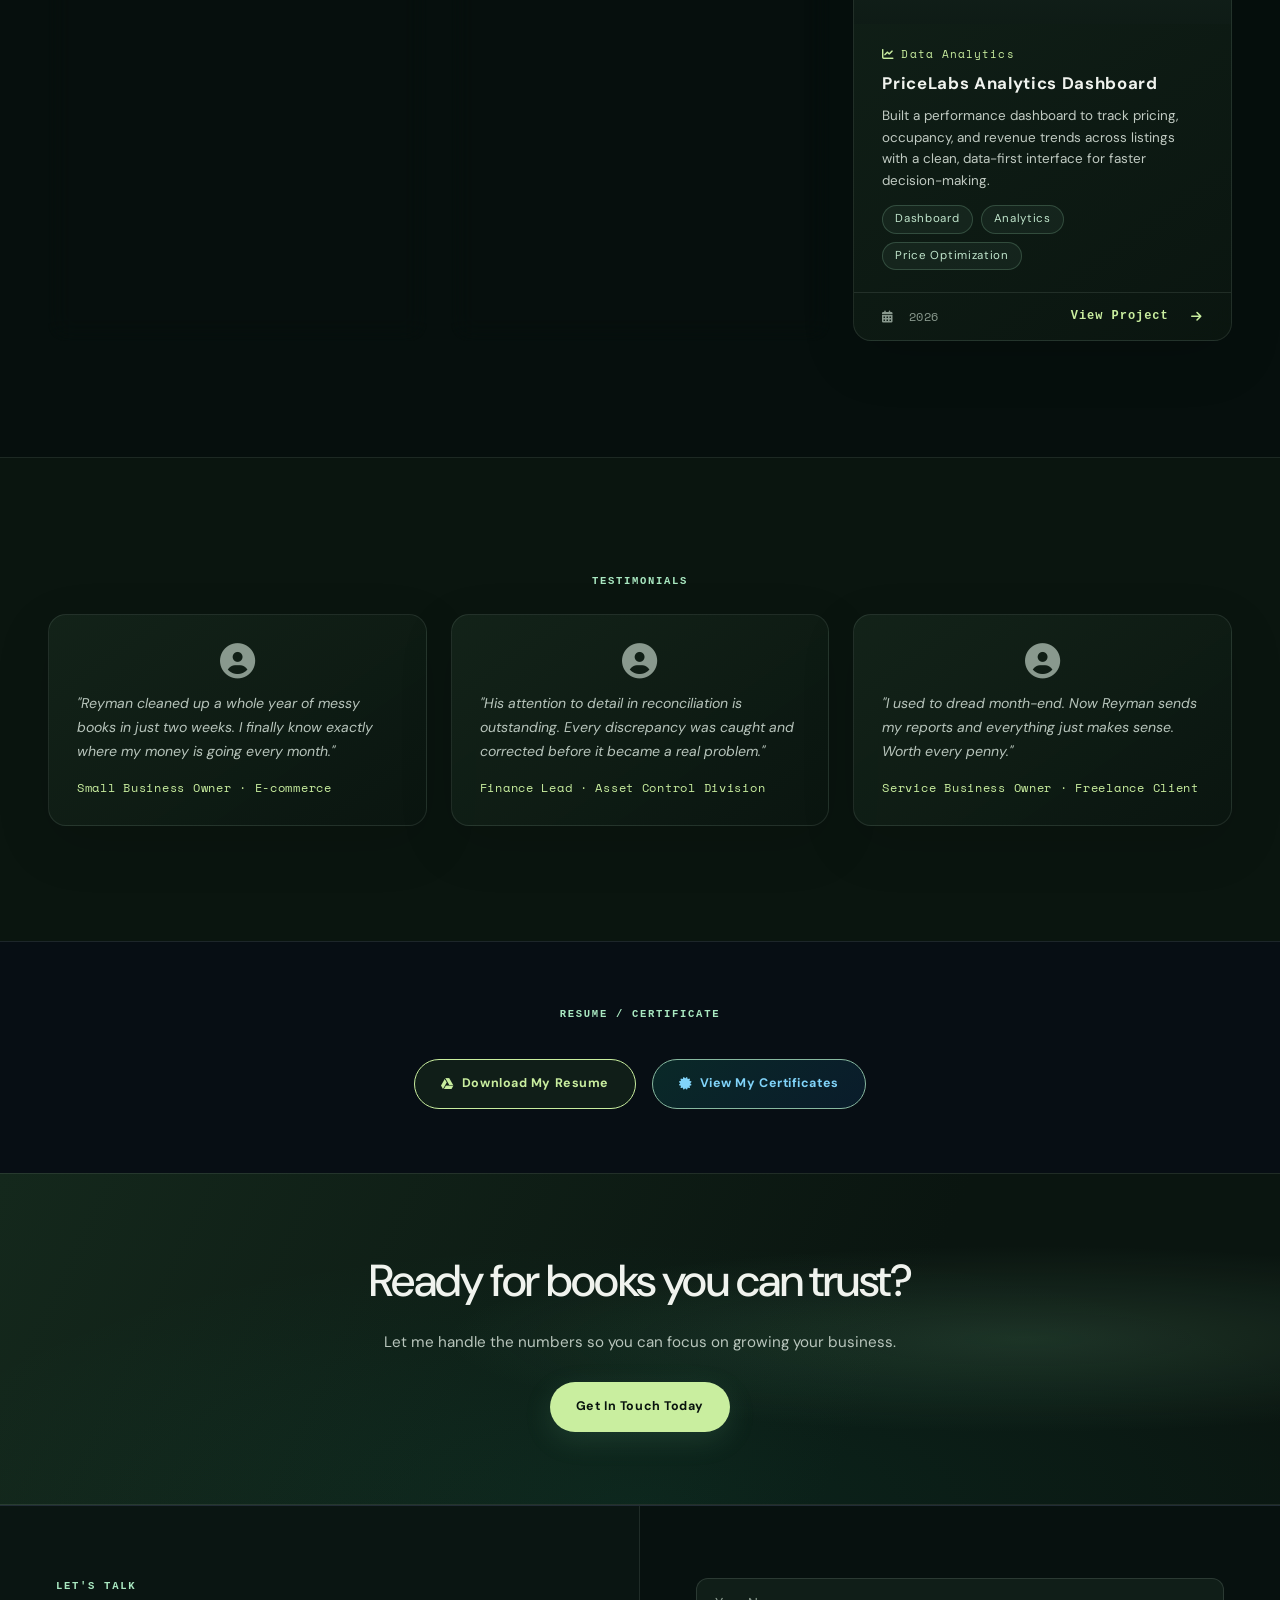
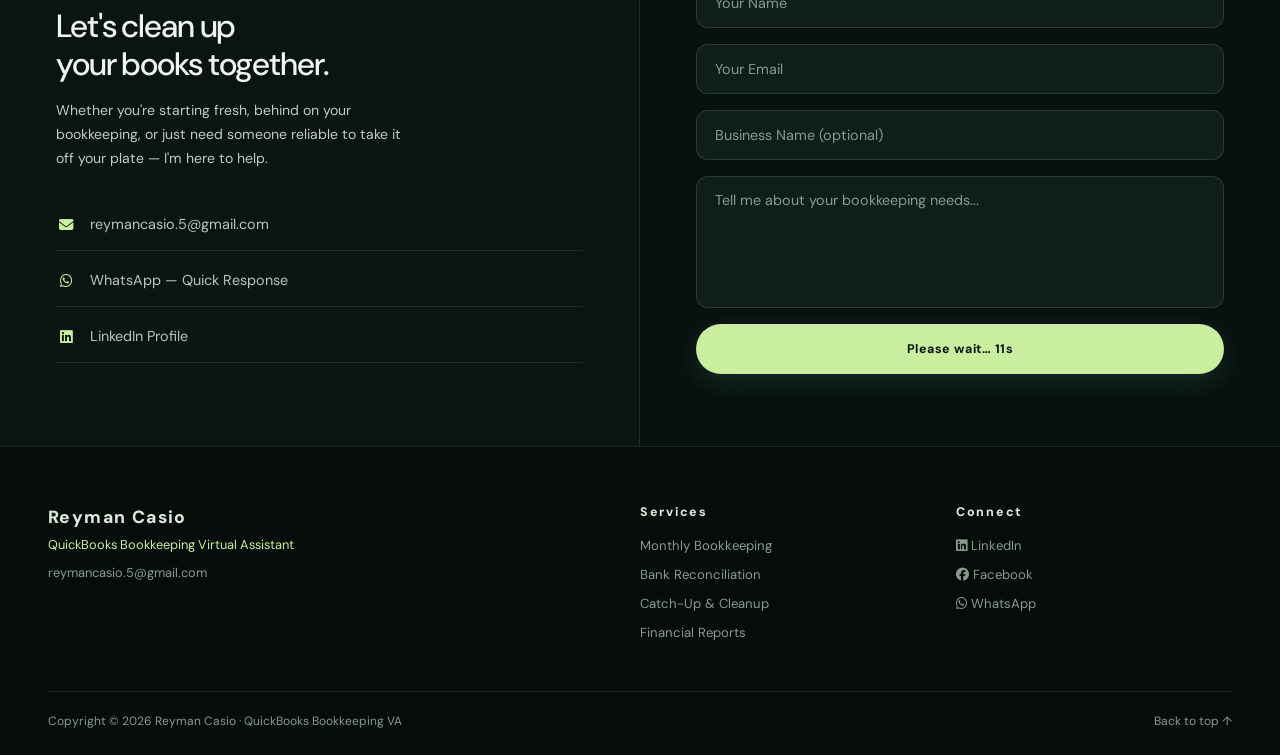
==== commit 34b42766: "New design" ====
--- a/index.html
+++ b/index.html
@@ -3,6 +3,15 @@
 <head>
   <meta charset="UTF-8" />
   <meta name="viewport" content="width=device-width, initial-scale=1.0"/>
+  <script>
+    if (!window.matchMedia('(prefers-reduced-motion: reduce)').matches) {
+      const root = document.documentElement;
+      root.classList.add('hero-intro-pending');
+      window.heroIntroFailsafe = window.setTimeout(() => {
+        root.classList.remove('hero-intro-pending');
+      }, 3200);
+    }
+  </script>
   <title>Reyman Casio | QuickBooks Bookkeeping Virtual Assistant</title>
   <link rel="stylesheet" href="style.css"/>
   <link rel="preconnect" href="https://fonts.googleapis.com"/>
@@ -36,30 +45,25 @@
 
   <!-- ══════════════════ HERO ══════════════════ -->
   <section class="hero" id="home">
-    <div class="hero__photo-bg">
-      <img
-        src="https://images.unsplash.com/photo-1554224155-6726b3ff858f?auto=format&fit=crop&w=1600&q=80"
-        alt="Bookkeeping background"
-        class="hero__bg-img"
-        loading="eager"
-      />
-      <div class="hero__bg-overlay"></div>
-    </div>
+    <canvas class="hero__canvas" id="heroScene" aria-hidden="true"></canvas>
+    <div class="hero__atmosphere" aria-hidden="true"></div>
     <div class="hero__content">
       <div class="hero__left">
-        <p class="hero__eyebrow reveal">QUICKBOOKS BOOKKEEPING VA</p>
+        <p class="hero__eyebrow reveal"><span></span> QUICKBOOKS BOOKKEEPING &amp; AUTOMATION</p>
         <h1 class="hero__title reveal">
-          CLEAN BOOKS<br/>
-          <span class="hero__title-accent">CLEAR NUMBERS</span><br/>
-          ZERO STRESS
+          MORE CLARITY.<br/>
+          <span class="hero__title-accent">LESS BUSYWORK.</span>
         </h1>
-        <p class="hero__subtitle reveal">I help small business owners stay on top of their finances — accurate records, monthly reports, and a QuickBooks setup that actually works for you.</p>
+        <p class="hero__subtitle reveal">I keep your books accurate, your reports clear, and the repetitive work off your plate — so you can focus on running your business.</p>
         <div class="hero__ctas reveal">
           <a href="#contact" class="btn btn--primary">Let's Work Together</a>
           <a href="#services" class="btn btn--ghost">See What I Do</a>
         </div>
       </div>
       <div class="hero__right reveal">
+        <div class="hero__orbital-fallback" aria-hidden="true">
+          <span></span><span></span><span></span>
+        </div>
         <div class="hero__profile">
           <img
             src="profile.jpg"
@@ -69,6 +73,10 @@
             <i class="fas fa-certificate"></i>&nbsp; QuickBooks Certified
           </div>
         </div>
+        <button class="hero__motion-control" id="heroMotionControl" type="button" aria-pressed="false" hidden>
+          <i class="fas fa-pause" aria-hidden="true"></i>
+          <span>Pause animation</span>
+        </button>
       </div>
     </div>
     <div class="hero__stats">
@@ -88,6 +96,9 @@
           <span class="stat__label">On-Time Reporting</span>
         </div>
       </div>
+      <a class="hero__scroll" href="#about" aria-label="Scroll to learn more">
+        <span class="hero__scroll-line"></span> SCROLL TO EXPLORE
+      </a>
     </div>
   </section>
 
@@ -539,12 +550,12 @@
     <form class="contact__form reveal" id="contactForm" novalidate>
       <!-- Honeypot: hidden from real users, bots fill this -->
       <input type="text" name="website" id="honeypot" autocomplete="off" tabindex="-1" aria-hidden="true" style="position:absolute;left:-9999px;width:1px;height:1px;opacity:0;pointer-events:none;" />
-      <input type="text" name="name" id="formName" placeholder="Your Name" class="form-input" required autocomplete="name"/>
-      <input type="email" name="email" id="formEmail" placeholder="Your Email" class="form-input" required autocomplete="email"/>
-      <input type="text" name="business" id="formBusiness" placeholder="Business Name (optional)" class="form-input" autocomplete="organization"/>
+      <input type="text" name="name" id="formName" placeholder="Your Name" aria-label="Your Name" class="form-input" required autocomplete="name"/>
+      <input type="email" name="email" id="formEmail" placeholder="Your Email" aria-label="Your Email" class="form-input" required autocomplete="email"/>
+      <input type="text" name="business" id="formBusiness" placeholder="Business Name (optional)" aria-label="Business Name (optional)" class="form-input" autocomplete="organization"/>
       <input type="hidden" name="token" value="rk_bk_2026_secure" />
-      <textarea name="message" id="formMessage" placeholder="Tell me about your bookkeeping needs..." class="form-input form-textarea" rows="4" required></textarea>
-      <div id="formError" style="display:none;font-size:0.82rem;color:#ff6b6b;margin-top:-8px;"></div>
+      <textarea name="message" id="formMessage" placeholder="Tell me about your bookkeeping needs..." aria-label="Tell me about your bookkeeping needs..." class="form-input form-textarea" rows="4" required></textarea>
+      <div id="formError" role="alert" style="display:none;font-size:0.82rem;color:#ff6b6b;margin-top:-8px;"></div>
       <button type="submit" class="btn btn--primary btn--full" id="formSubmitBtn" disabled>
         <span id="formBtnText">Please wait… <span id="formCountdown">12</span>s</span>
       </button>
@@ -586,6 +597,9 @@
     <i class="fab fa-whatsapp"></i>
   </a>
 
-  <script src="script.js"></script>
+  <script src="https://cdnjs.cloudflare.com/ajax/libs/gsap/3.12.5/gsap.min.js" defer></script>
+  <script src="https://cdnjs.cloudflare.com/ajax/libs/gsap/3.12.5/ScrollTrigger.min.js" defer></script>
+  <script src="script.js" defer></script>
+  <script type="module" src="motion.js"></script>
 </body>
 </html>
--- a/style.css
+++ b/style.css
@@ -894,3 +894,573 @@
     transition-delay: 0s;
   }
 }
+
+/* ── EDITORIAL FINANCE REFRESH ── */
+:root {
+  --nav-h: 76px;
+  --dark-0: #07100d;
+  --dark-1: #0a1511;
+  --dark-2: #101e18;
+  --dark-3: #16271f;
+  --dark-4: #1c3429;
+  --teal: #a9e8c1;
+  --teal-dim: #76c895;
+  --blue: #87b8a0;
+  --blue-dim: #598873;
+  --text-primary: #f0f3ee;
+  --text-secondary: #b8c5bc;
+  --text-muted: #89998e;
+  --border: rgba(223, 241, 228, 0.1);
+  --card-bg: rgba(15, 29, 22, 0.82);
+  --card-border: rgba(169, 232, 193, 0.24);
+  --max-w: 1240px;
+  --radius: 18px;
+  --radius-sm: 12px;
+}
+
+html { background: var(--dark-0); }
+body {
+  background:
+    radial-gradient(ellipse at 50% 0%, rgba(36, 75, 53, 0.16), transparent 48%),
+    var(--dark-0);
+}
+
+.nav {
+  height: var(--nav-h);
+  padding-inline: clamp(20px, 5vw, 76px);
+  background: rgba(7, 16, 13, 0.75);
+  border-color: rgba(223, 241, 228, 0.08);
+}
+.nav.scrolled { background: rgba(7, 16, 13, 0.95); }
+.nav__links { gap: clamp(16px, 2.2vw, 34px); }
+.nav__links a { font-size: 0.8rem; }
+.nav__logo { font-size: 1rem; }
+.nav__cv { border-radius: 999px; }
+
+.btn {
+  min-height: 50px;
+  border-radius: 999px;
+  padding-inline: 26px;
+  font-family: var(--font-body);
+  font-size: 0.78rem;
+  letter-spacing: 0.045em;
+  text-transform: uppercase;
+}
+.btn--primary {
+  color: #09130e;
+  background: var(--teal);
+  box-shadow: 0 8px 28px rgba(116, 195, 145, 0.15);
+}
+.btn--primary:hover {
+  color: #09130e;
+  background: #c8f3d7;
+  box-shadow: 0 12px 36px rgba(116, 195, 145, 0.26);
+}
+.btn--ghost { border-width: 1px; border-radius: 999px; }
+.btn--outline,
+.btn--download,
+.btn--cert { border-radius: 999px; }
+
+.hero {
+  min-height: 100svh;
+  justify-content: space-between;
+  padding: calc(var(--nav-h) + clamp(52px, 9vh, 108px)) clamp(24px, 7vw, 104px) 22px;
+  isolation: isolate;
+  background:
+    radial-gradient(ellipse at 76% 48%, rgba(39, 83, 58, 0.2), transparent 45%),
+    linear-gradient(115deg, #07100d 2%, #0b1711 54%, #0b1511 100%);
+}
+.hero__canvas,
+.hero__atmosphere {
+  position: absolute;
+  inset: 0;
+  width: 100%;
+  height: 100%;
+  pointer-events: none;
+}
+.hero__canvas { z-index: -1; opacity: 0.34; }
+.hero__atmosphere {
+  z-index: -1;
+  background:
+    linear-gradient(90deg, rgba(7, 16, 13, 0.35) 0%, transparent 70%),
+    linear-gradient(0deg, rgba(7, 16, 13, 0.72), transparent 25%);
+}
+.hero__content {
+  max-width: 1420px;
+  grid-template-columns: minmax(0, 1.25fr) minmax(320px, 0.75fr);
+  gap: clamp(36px, 7vw, 110px);
+  padding-bottom: clamp(34px, 7vh, 84px);
+}
+.hero__left { max-width: 740px; }
+.hero__eyebrow {
+  display: flex;
+  align-items: center;
+  gap: 11px;
+  margin-bottom: 26px;
+  color: #c0e5cc;
+  font-size: 0.69rem;
+  letter-spacing: 0.17em;
+}
+.hero__eyebrow > span {
+  width: 7px;
+  height: 7px;
+  flex: 0 0 7px;
+  border-radius: 50%;
+  background: var(--teal);
+  box-shadow: 0 0 16px rgba(169, 232, 193, 0.85);
+}
+.hero__title {
+  max-width: 780px;
+  margin-bottom: 26px;
+  font-size: clamp(3.55rem, 6.4vw, 6.1rem);
+  font-weight: 700;
+  line-height: 0.91;
+  letter-spacing: -0.025em;
+}
+.hero__title-accent {
+  color: #addfbe;
+  text-shadow: none;
+}
+.hero__subtitle {
+  max-width: 480px;
+  margin-bottom: 32px;
+  color: #c1cbc3;
+  font-size: clamp(0.96rem, 1.25vw, 1.08rem);
+  line-height: 1.78;
+}
+.hero__ctas { gap: 12px; }
+.hero__right {
+  position: relative;
+  min-height: 430px;
+  display: flex;
+  align-items: center;
+  justify-content: center;
+  transform-origin: center;
+}
+.hero__profile {
+  width: clamp(236px, 24vw, 330px);
+  height: clamp(300px, 35vw, 430px);
+  border: 1px solid rgba(195, 235, 207, 0.28);
+  border-radius: 180px 180px 24px 24px;
+  background: rgba(16, 31, 23, 0.62);
+  box-shadow: 0 35px 100px rgba(0, 0, 0, 0.52), 0 0 72px rgba(97, 172, 122, 0.12);
+}
+.hero__profile img {
+  object-position: center 22%;
+  mask-image: linear-gradient(#000 70%, transparent 100%);
+}
+.hero__profile-badge {
+  left: 50%;
+  bottom: 20px;
+  transform: translateX(-50%);
+  white-space: nowrap;
+  padding: 9px 16px;
+  background: rgba(19, 39, 27, 0.84);
+  border: 1px solid rgba(169, 232, 193, 0.42);
+  color: #d2f1db;
+  box-shadow: 0 8px 26px rgba(0, 0, 0, 0.28);
+  backdrop-filter: blur(12px);
+}
+.hero__stats {
+  width: min(100%, 1420px);
+  margin: 0 auto;
+  padding: 0;
+}
+.hero__stats__inner {
+  max-width: 780px;
+  margin-right: auto;
+  padding: 20px 16px;
+  border: 1px solid rgba(208, 232, 215, 0.14);
+  border-radius: 16px;
+  background: rgba(12, 24, 17, 0.65);
+  backdrop-filter: blur(18px);
+}
+.stat__num { color: #b5e7c5; font-size: 2rem; }
+.stat__label {
+  color: #a7b5aa;
+  font-size: 0.64rem;
+  letter-spacing: 0.08em;
+}
+.hero__scroll {
+  position: absolute;
+  right: 0;
+  bottom: 10px;
+  display: flex;
+  align-items: center;
+  gap: 10px;
+  color: #9baa9e;
+  font-family: var(--font-mono);
+  font-size: 0.58rem;
+  letter-spacing: 0.15em;
+}
+.hero__scroll-line {
+  width: 38px;
+  height: 1px;
+  background: rgba(169, 232, 193, 0.7);
+}
+
+.section-about,
+.section-services,
+.testimonials { background-color: rgba(11, 22, 16, 0.82); }
+.section-experience,
+.section-projects,
+.section-portfolio { background-color: rgba(7, 16, 13, 0.8); }
+.section-about,
+.section-experience,
+.section-services,
+.section-projects,
+.section-portfolio,
+.testimonials { border-color: rgba(223, 241, 228, 0.09); }
+.section-about,
+.section-experience,
+.section-services,
+.section-projects,
+.section-portfolio,
+.testimonials { padding-block: clamp(68px, 9vw, 116px); }
+.section-about__heading,
+.section-experience__heading,
+.section-services__heading,
+.section-projects__heading,
+.section-portfolio__heading,
+.contact__heading {
+  font-family: var(--font-body);
+  font-weight: 500;
+  letter-spacing: -0.035em;
+  text-transform: none;
+}
+.section-label {
+  color: #a9e8c1;
+  font-family: var(--font-mono);
+  font-size: 0.66rem;
+  letter-spacing: 0.16em;
+}
+.section-about__body,
+.exp-item__body li,
+.svc-card p,
+.proj-card__row p,
+.portfolio-card__desc,
+.contact__intro { color: #b8c5bc; }
+.about__tags li,
+.exp-item__tags span,
+.portfolio-card__tags span,
+.proj-detail__tools span {
+  border-color: rgba(169, 232, 193, 0.2);
+  background: rgba(169, 232, 193, 0.055);
+  color: #c0e5cc;
+}
+.svc-card,
+.proj-card,
+.portfolio-card,
+.testi-card,
+.exp-item__card,
+.skills__list-box,
+.proj-detail__step,
+.proj-detail__outcome-stat {
+  border-color: rgba(216, 235, 221, 0.1);
+  background: linear-gradient(145deg, rgba(20, 37, 27, 0.88), rgba(11, 22, 16, 0.92));
+  box-shadow: 0 18px 54px rgba(0, 0, 0, 0.13);
+}
+.svc-card { text-align: left; }
+.svc-card__icon { margin: 0; }
+.svc-card:hover,
+.portfolio-card:hover,
+.testi-card:hover {
+  border-color: rgba(169, 232, 193, 0.38);
+  background: linear-gradient(145deg, rgba(24, 45, 32, 0.95), rgba(12, 25, 18, 0.97));
+}
+.svc-card__icon {
+  color: #c0e5cc;
+  background: rgba(169, 232, 193, 0.08);
+  border-color: rgba(169, 232, 193, 0.16);
+}
+.exp-item__card { border-left-color: #9bd7ae; }
+.exp-item:nth-child(2) .exp-item__card { border-left-color: #87b8a0; }
+.projects__sub,
+.proj-label { color: #a9e8c1; }
+.proj-chart { background: rgba(226, 240, 230, 0.08); }
+.proj-chart__bar { background: linear-gradient(90deg, #79bd91, #b9e8c7); }
+.portfolio-card__thumb-overlay { background: linear-gradient(0deg, rgba(7, 16, 13, 0.5), transparent 65%); }
+.cta-banner {
+  background:
+    radial-gradient(ellipse at 80% 50%, rgba(119, 186, 137, 0.17), transparent 40%),
+    linear-gradient(115deg, #14281c, #0a1510 68%);
+  border-block: 1px solid rgba(223, 241, 228, 0.1);
+}
+.cta-banner h2 { font-family: var(--font-body); font-weight: 500; letter-spacing: -0.035em; }
+.contact__left { background: rgba(11, 22, 16, 0.8); }
+.contact__form { background: rgba(7, 16, 13, 0.88); }
+.form-input { border-color: rgba(223, 241, 228, 0.13); }
+.form-input:focus { border-color: rgba(169, 232, 193, 0.7); }
+.footer { background: #060d09; border-top-color: rgba(223, 241, 228, 0.1); }
+.footer__name,
+.footer__heading { color: #dce9de; }
+.wa-float { background: #35875a; }
+.reveal { opacity: 1; visibility: visible; transform: none; }
+.hero-intro-pending .hero__eyebrow,
+.hero-intro-pending .hero__title,
+.hero-intro-pending .hero__subtitle,
+.hero-intro-pending .hero__ctas,
+.hero-intro-pending .hero__right,
+.hero-intro-pending .hero__stats__inner,
+.hero-intro-pending .hero__scroll {
+  opacity: 0;
+  visibility: hidden;
+}
+
+@media (max-width: 1024px) {
+  .nav { padding-inline: 24px; }
+  .nav__links { gap: 14px; }
+  .nav__links a { font-size: 0.74rem; }
+  .hero__content { gap: 26px; }
+  .hero__title { font-size: clamp(3.25rem, 6.6vw, 4.5rem); }
+}
+
+@media (max-width: 768px) {
+  .hero {
+    min-height: 100svh;
+    padding: calc(var(--nav-h) + 44px) 20px 22px;
+  }
+  .hero__content {
+    grid-template-columns: 1fr;
+    gap: 24px;
+    padding-bottom: 30px;
+  }
+  .hero__title { font-size: clamp(3.35rem, 11vw, 5.3rem); }
+  .hero__right { display: flex; min-height: 240px; }
+  .hero__profile { width: 190px; height: 240px; }
+  .hero__stats {
+    display: block;
+    padding: 0;
+  }
+  .hero__stats__inner {
+    max-width: none;
+    padding: 17px 8px;
+  }
+  .hero__scroll { display: none; }
+  .section-about,
+  .section-experience,
+  .section-services,
+  .section-projects,
+  .section-portfolio,
+  .testimonials { padding-block: 64px; }
+}
+
+@media (max-width: 480px) {
+  .hero { padding-top: calc(var(--nav-h) + 34px); }
+  .hero__title { font-size: clamp(3rem, 12.5vw, 4.1rem); }
+  .hero__subtitle { font-size: 0.93rem; }
+  .hero__ctas { gap: 9px; }
+  .hero__ctas .btn { padding-inline: 18px; }
+  .hero__stats__inner { flex-wrap: nowrap; gap: 0; }
+  .hero__stats .stat__divider { display: block; height: 32px; }
+  .hero__stats .stat { min-width: 0; flex: 1; padding-inline: 4px; }
+  .stat__num { font-size: 1.6rem; }
+  .stat__label { font-size: 0.52rem; }
+}
+
+@media (prefers-reduced-motion: reduce) {
+  html { scroll-behavior: auto; }
+  .hero__canvas { opacity: 0.52; }
+}
+
+/* ── FINISHING DETAILS ── */
+:root {
+  --font-display: 'DM Sans', sans-serif;
+  --focus-ring: #d2f3a5;
+  --teal: #c9ee9f;
+  --teal-dim: #a8ca7e;
+  --card-border: rgba(201, 238, 159, 0.24);
+}
+
+html { scroll-padding-top: calc(var(--nav-h) + 12px); }
+
+a:focus-visible,
+button:focus-visible,
+input:focus-visible,
+textarea:focus-visible {
+  outline: 2px solid var(--focus-ring);
+  outline-offset: 4px;
+}
+
+.btn { text-transform: none; }
+.btn--outline { min-height: 44px; }
+.hero__profile-badge { text-transform: none; }
+.nav__hamburger { min-width: 44px; min-height: 44px; align-items: center; justify-content: center; }
+.nav__links a {
+  display: flex;
+  align-items: center;
+  min-height: 44px;
+  padding-block: 8px;
+}
+
+.hero {
+  min-height: max(760px, 100svh);
+  padding-inline: clamp(24px, 7vw, 104px);
+}
+.hero__content { grid-template-columns: minmax(0, 1.15fr) minmax(280px, 0.85fr); }
+.hero__title {
+  font-size: clamp(3.2rem, 5vw, 5.2rem);
+  text-transform: none;
+}
+.hero__title-accent { color: #c9ee9f; }
+.hero__right {
+  position: relative;
+  flex-direction: column;
+  gap: 14px;
+}
+.hero__orbital-fallback {
+  position: absolute;
+  z-index: -1;
+  top: 47%;
+  left: 50%;
+  width: min(550px, 145%);
+  aspect-ratio: 1;
+  transform: translate(-50%, -50%);
+  border-radius: 50%;
+  background: radial-gradient(circle, rgba(124, 178, 103, 0.2), rgba(62, 102, 64, 0.08) 39%, transparent 69%);
+  pointer-events: none;
+}
+.hero__orbital-fallback span {
+  position: absolute;
+  inset: 13%;
+  border: 1px solid rgba(202, 235, 170, 0.48);
+  border-radius: 50%;
+  transform: rotate(-24deg) scaleY(0.4);
+}
+.hero__orbital-fallback span:nth-child(2) {
+  inset: 8%;
+  transform: rotate(58deg) scaleY(0.37);
+  border-color: rgba(169, 216, 157, 0.38);
+}
+.hero__orbital-fallback span:nth-child(3) {
+  inset: 18%;
+  transform: rotate(-72deg) scaleY(0.48);
+  border-color: rgba(224, 243, 181, 0.32);
+}
+.hero.has-webgl .hero__orbital-fallback { visibility: hidden; }
+.hero__motion-control {
+  display: inline-flex;
+  align-items: center;
+  justify-content: center;
+  gap: 9px;
+  min-height: 44px;
+  padding: 0 15px;
+  border: 1px solid rgba(223, 241, 228, 0.16);
+  border-radius: 999px;
+  color: #dce9de;
+  background: rgba(7, 16, 13, 0.78);
+  font: 500 0.72rem var(--font-body);
+  cursor: pointer;
+  transition: background var(--transition), border-color var(--transition);
+}
+.hero__motion-control:hover {
+  border-color: rgba(210, 243, 165, 0.55);
+  background: rgba(25, 46, 31, 0.92);
+}
+.hero__motion-control[hidden] { display: none; }
+.hero__canvas { opacity: 0.42; }
+
+.section-about__heading,
+.section-experience__heading,
+.section-services__heading,
+.section-portfolio__heading,
+.contact__heading,
+.cta-banner h2,
+.svc-card h3,
+.exp-item__title,
+.proj-card__title,
+.portfolio-card__title,
+.proj-detail__title {
+  text-transform: none;
+}
+.about__tags li,
+.exp-item__tags span,
+.footer__heading,
+.testi-name,
+.stat__label,
+.proj-label,
+.proj-result-label,
+.proj-result-unit,
+.portfolio-card__category,
+.portfolio-card__cta,
+.proj-detail__back,
+.proj-detail__category,
+.proj-detail__section-label,
+.proj-detail__outcome-label { text-transform: none; }
+.section-about__heading,
+.section-experience__heading,
+.section-services__heading,
+.section-portfolio__heading,
+.contact__heading,
+.proj-detail__title {
+  font-weight: 500;
+  letter-spacing: -0.035em;
+}
+.section-about__body,
+.exp-item__body li,
+.svc-card p,
+.proj-card__row p,
+.portfolio-card__desc,
+.contact__intro,
+.proj-detail__intro,
+.proj-detail__section p:not(.proj-detail__section-label) {
+  color: #c1cbc3;
+}
+.svc-card h3 { font-size: 1.08rem; letter-spacing: -0.02em; }
+.svc-card { min-height: 230px; }
+.proj-detail__step,
+.proj-detail__outcome-stat,
+.proj-detail__hero,
+.proj-detail__gallery img {
+  border-color: rgba(216, 235, 221, 0.12);
+}
+.form-input { min-height: 50px; }
+.form-textarea { min-height: 132px; }
+.wa-float { animation: none; }
+
+@media (max-width: 1024px) {
+  .hero__content { grid-template-columns: minmax(0, 1.1fr) minmax(240px, 0.9fr); }
+  .hero__title { font-size: clamp(3rem, 5vw, 4.7rem); }
+}
+
+@media (max-width: 768px) {
+  .hero { min-height: auto; padding-top: calc(var(--nav-h) + 56px); }
+  .hero__canvas { display: none; }
+  .hero__content { grid-template-columns: minmax(0, 1fr); }
+  .hero__right { min-height: 0; }
+  .hero__orbital-fallback { width: min(430px, 115vw); }
+  .hero__motion-control { margin-top: 2px; }
+  .hero__title { font-size: clamp(2.8rem, 9.5vw, 4.5rem); }
+  .wa-float { right: 8px; bottom: 8px; width: 46px; height: 46px; font-size: 1.2rem; }
+  .services-grid,
+  .projects__grid,
+  .portfolio__grid,
+  .testimonials__grid { min-width: 0; }
+  .proj-detail__title { overflow-wrap: anywhere; }
+}
+
+@media (max-width: 480px) {
+  .hero { padding-inline: 20px; }
+  .hero__content { padding-bottom: 12px; }
+  .hero__title { font-size: clamp(2.45rem, 9.5vw, 3.15rem); }
+  .hero__profile { width: min(180px, 58vw); height: 222px; }
+  .hero__stats__inner { gap: 2px; }
+  .stat__label { letter-spacing: 0.025em; }
+  .hero__ctas .btn { padding-inline: 17px; }
+  .proj-card,
+  .portfolio-card,
+  .testi-card,
+  .exp-item__card { min-width: 0; }
+}
+
+@media (prefers-reduced-motion: reduce) {
+  *,
+  *::before,
+  *::after {
+    scroll-behavior: auto !important;
+    animation-duration: 0.01ms !important;
+    animation-iteration-count: 1 !important;
+    transition-duration: 0.01ms !important;
+  }
+  .hero__motion-control { display: none; }
+}
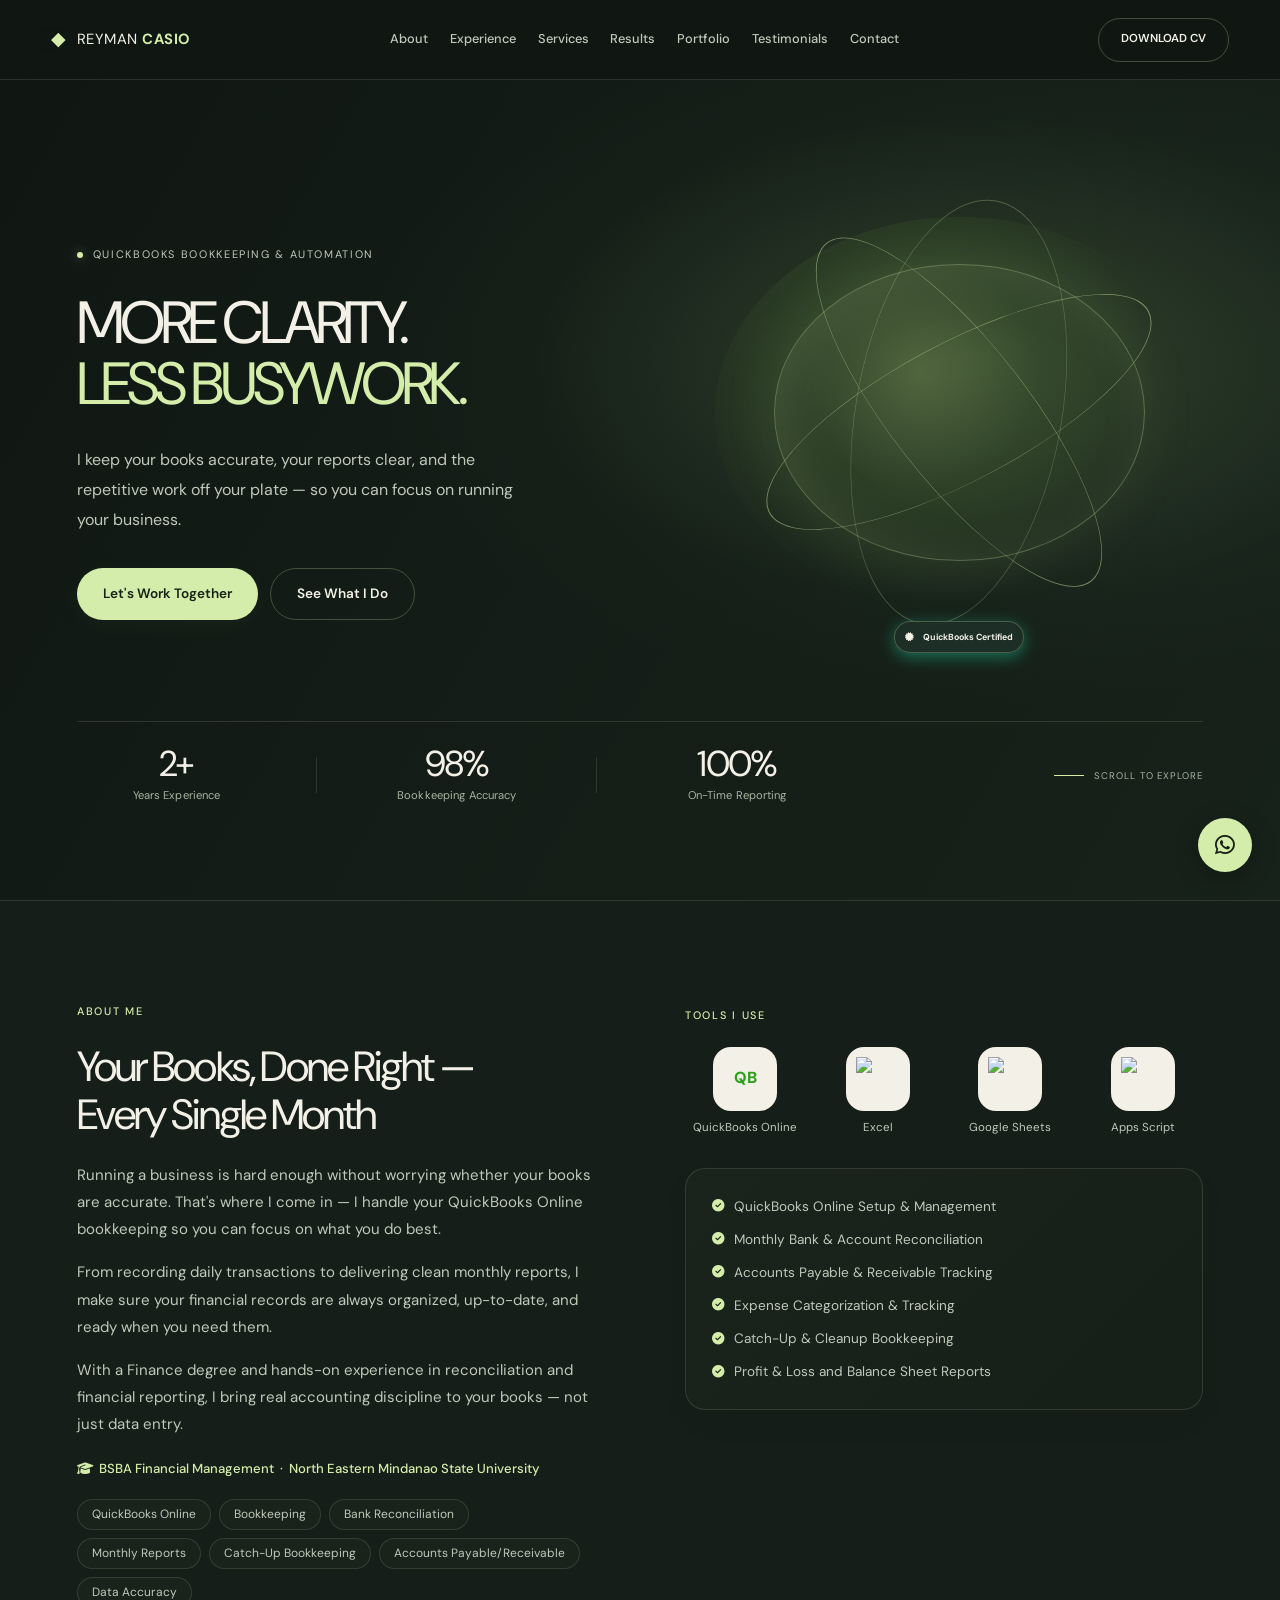
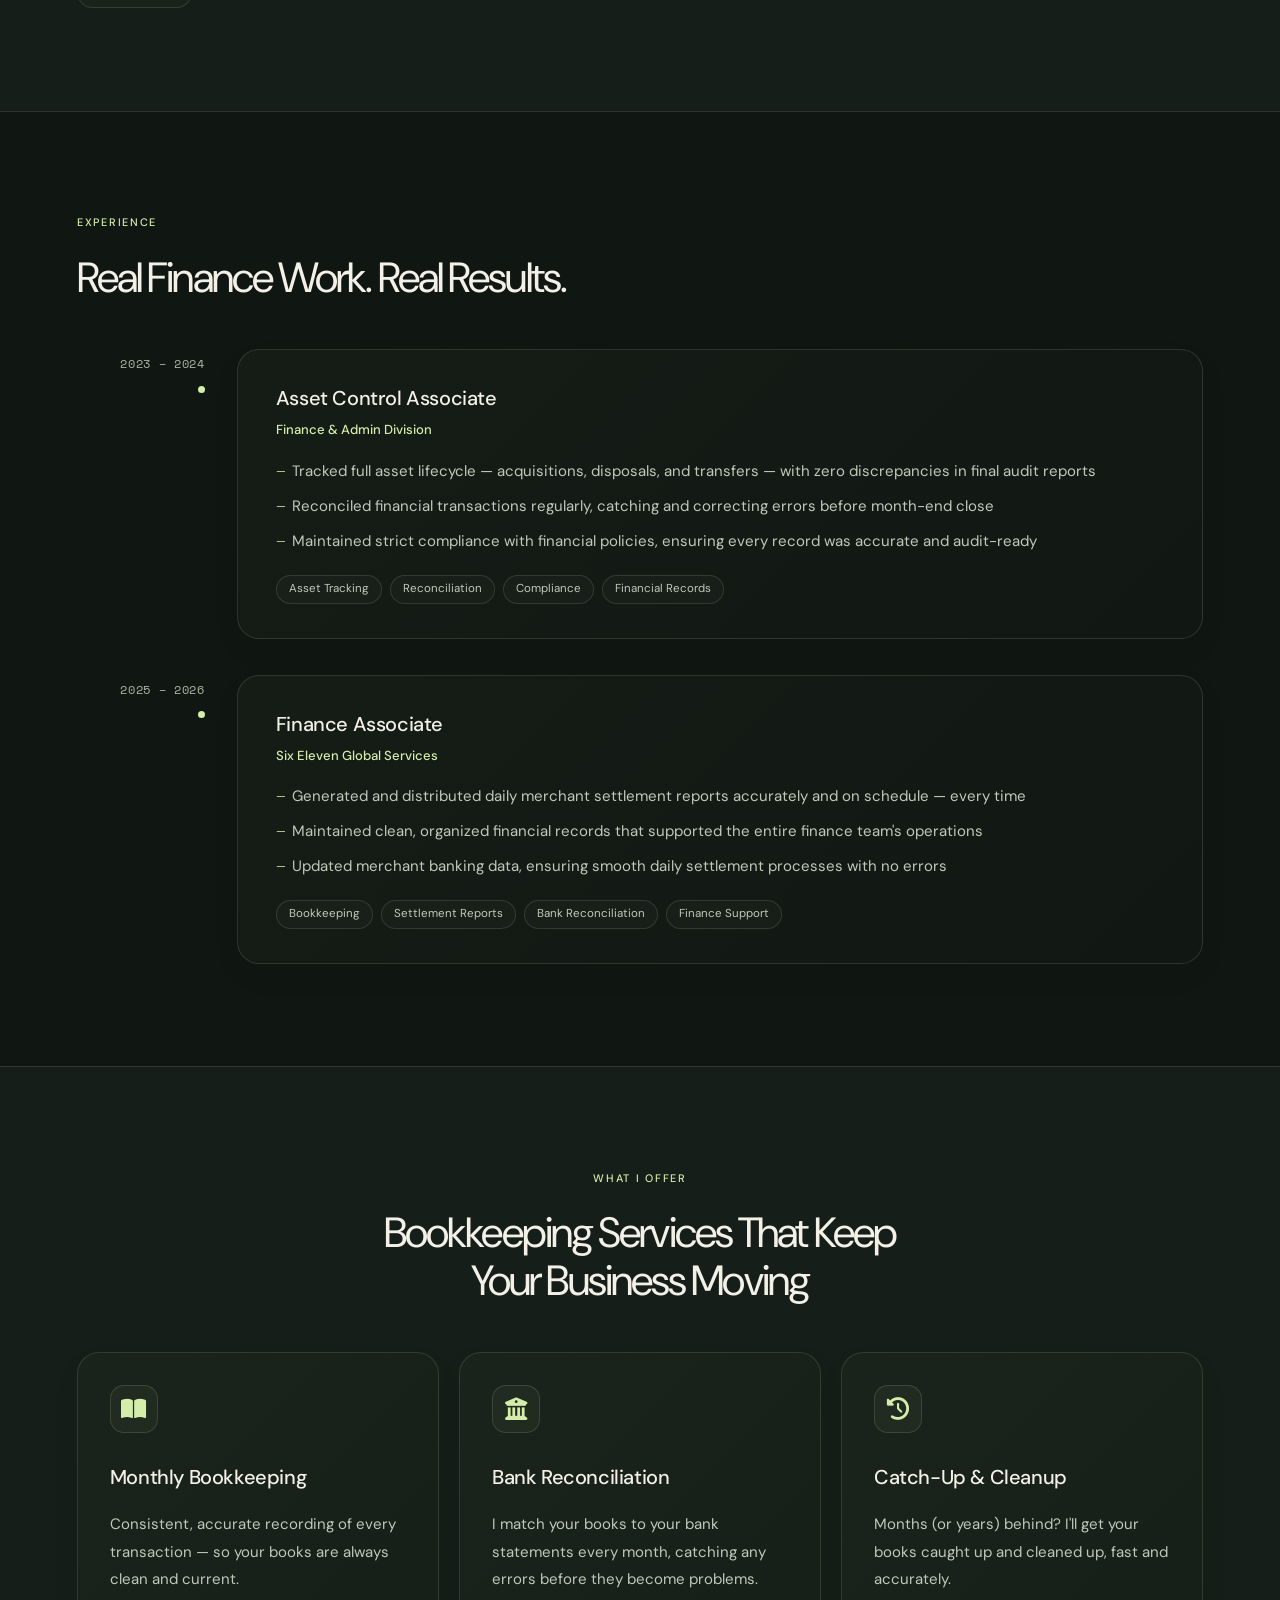
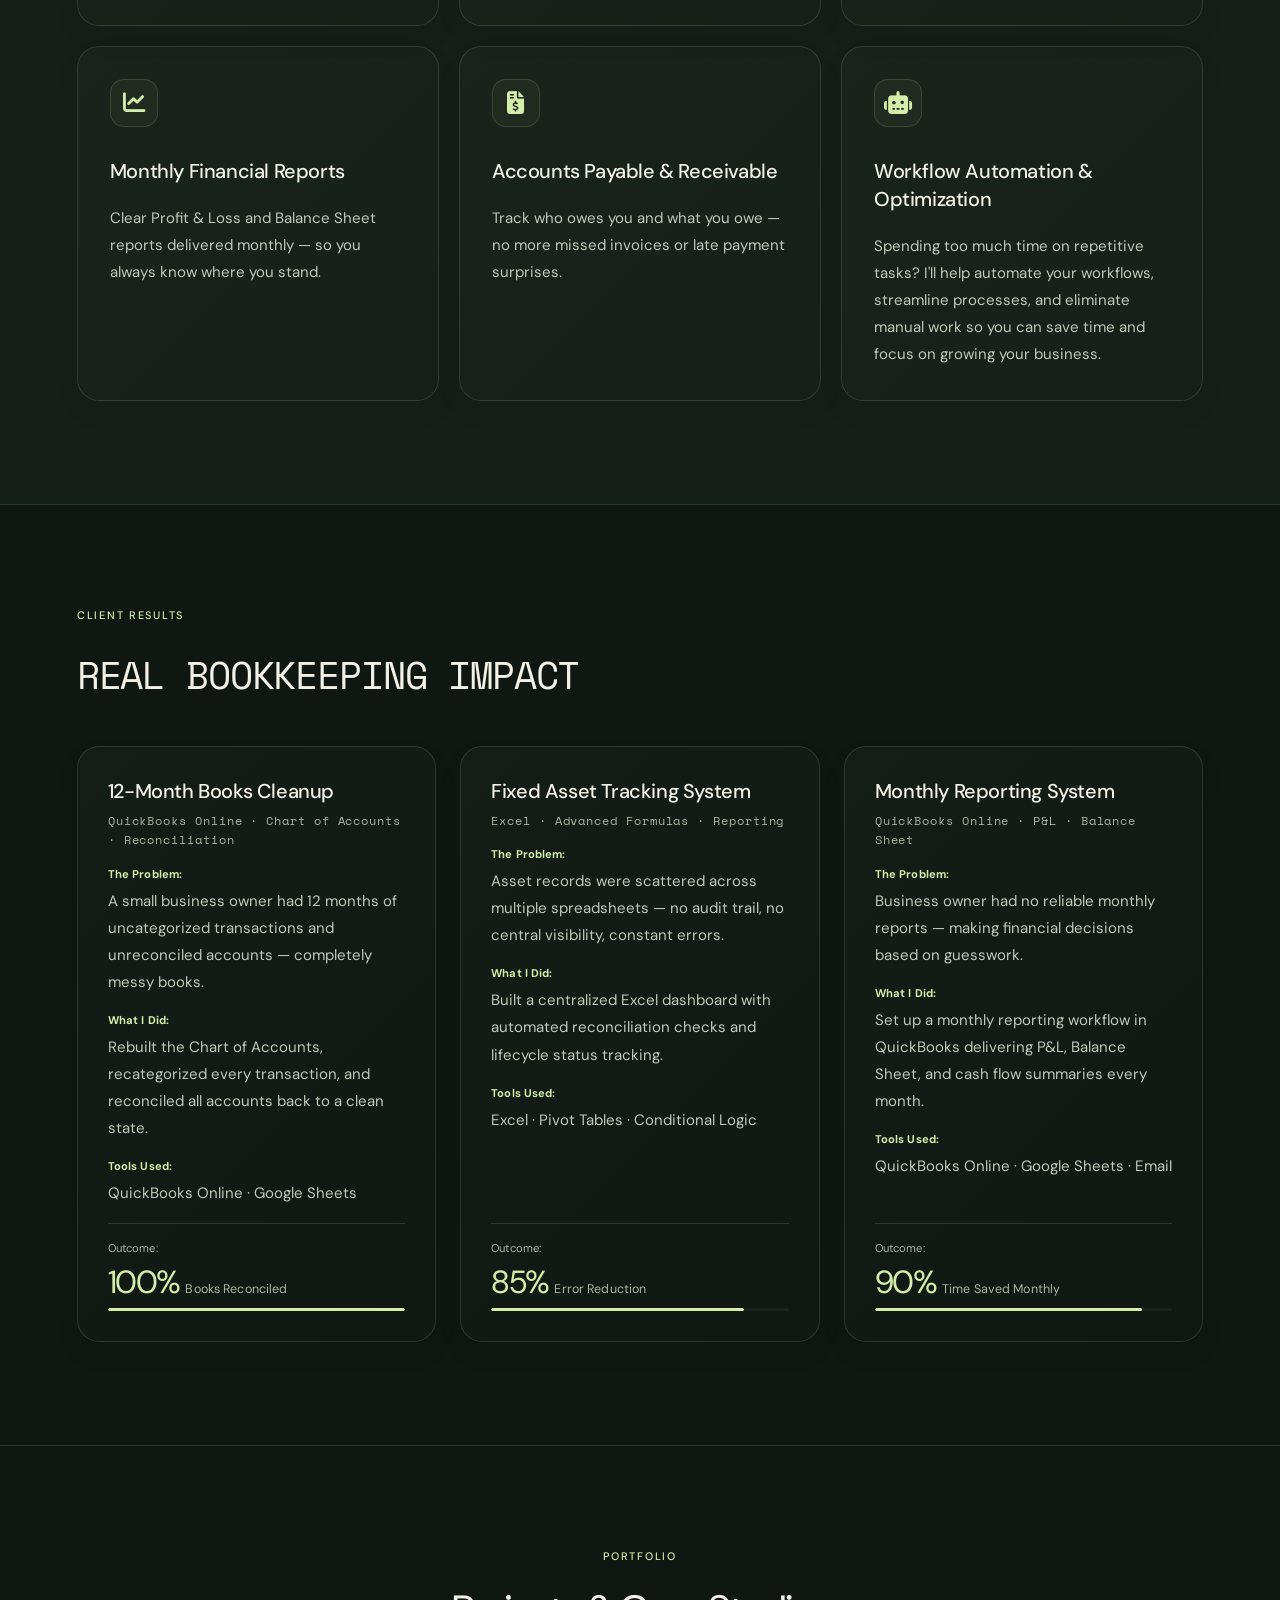
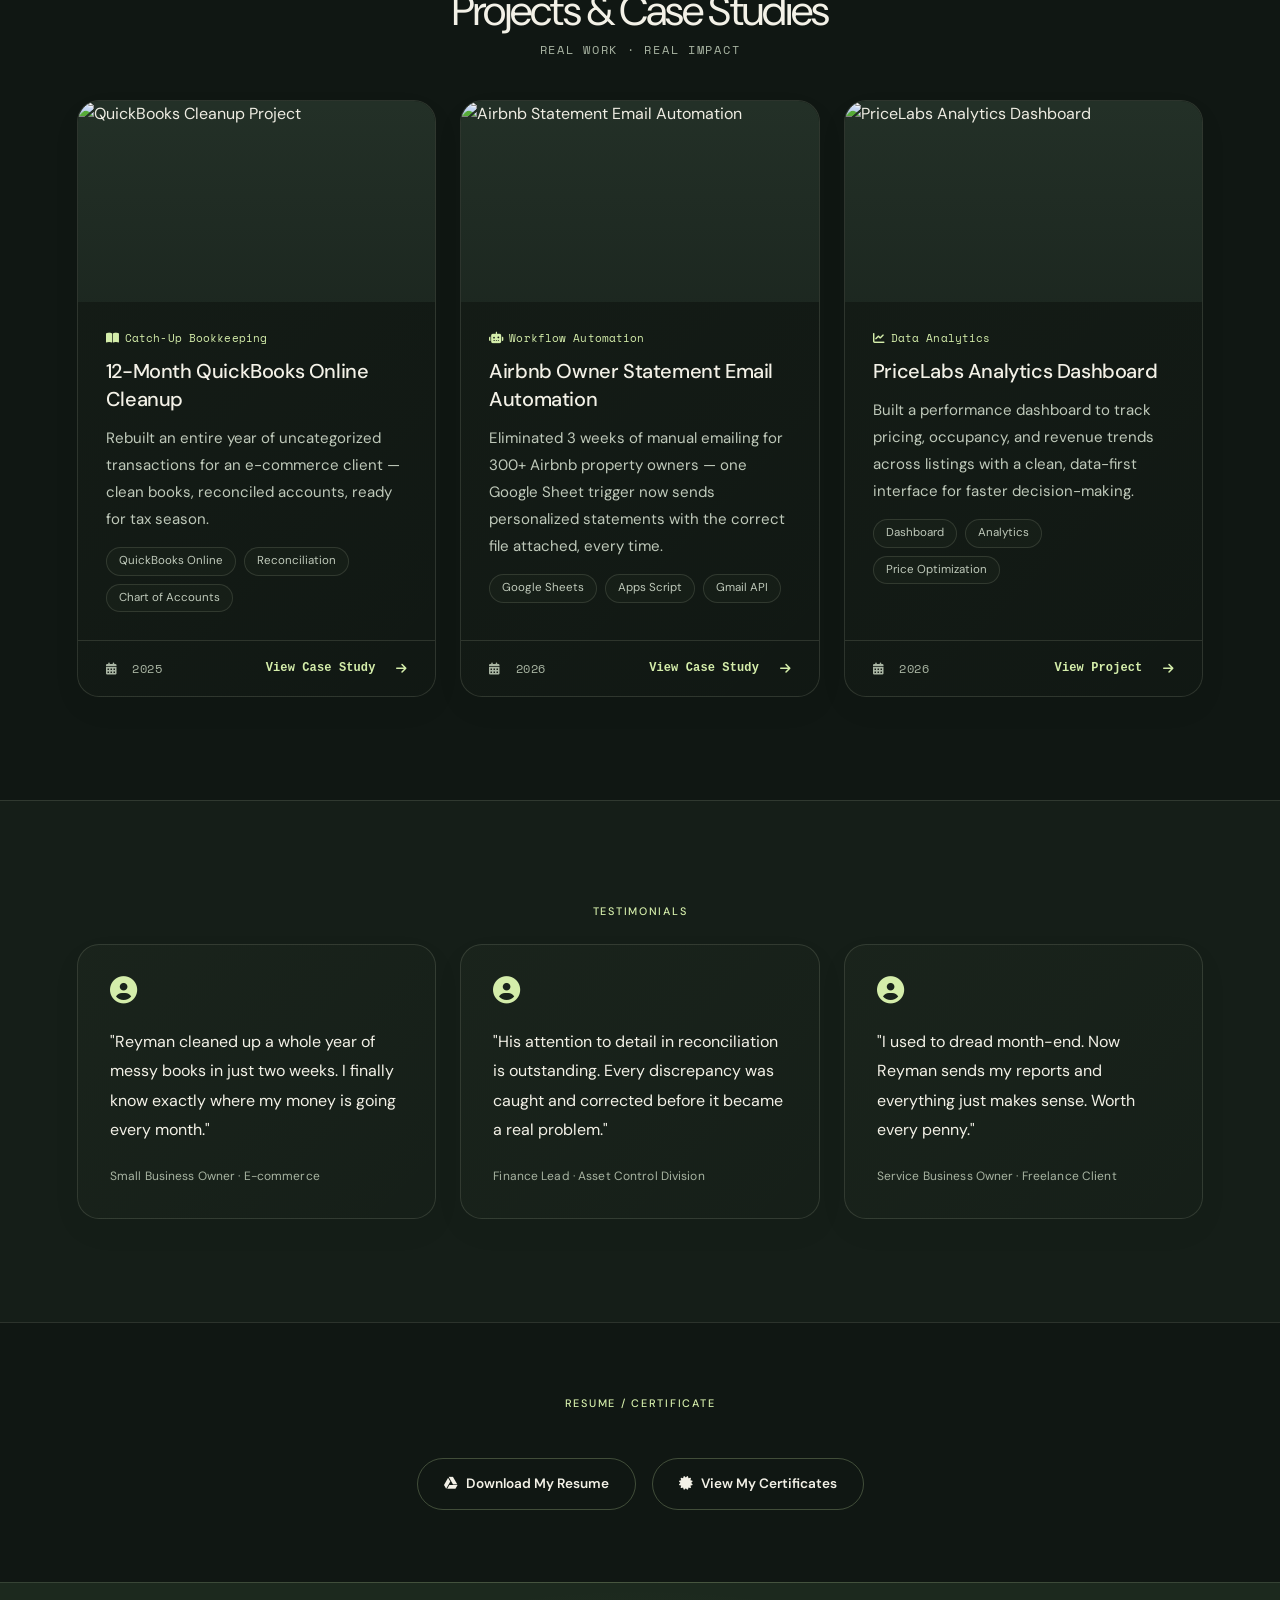
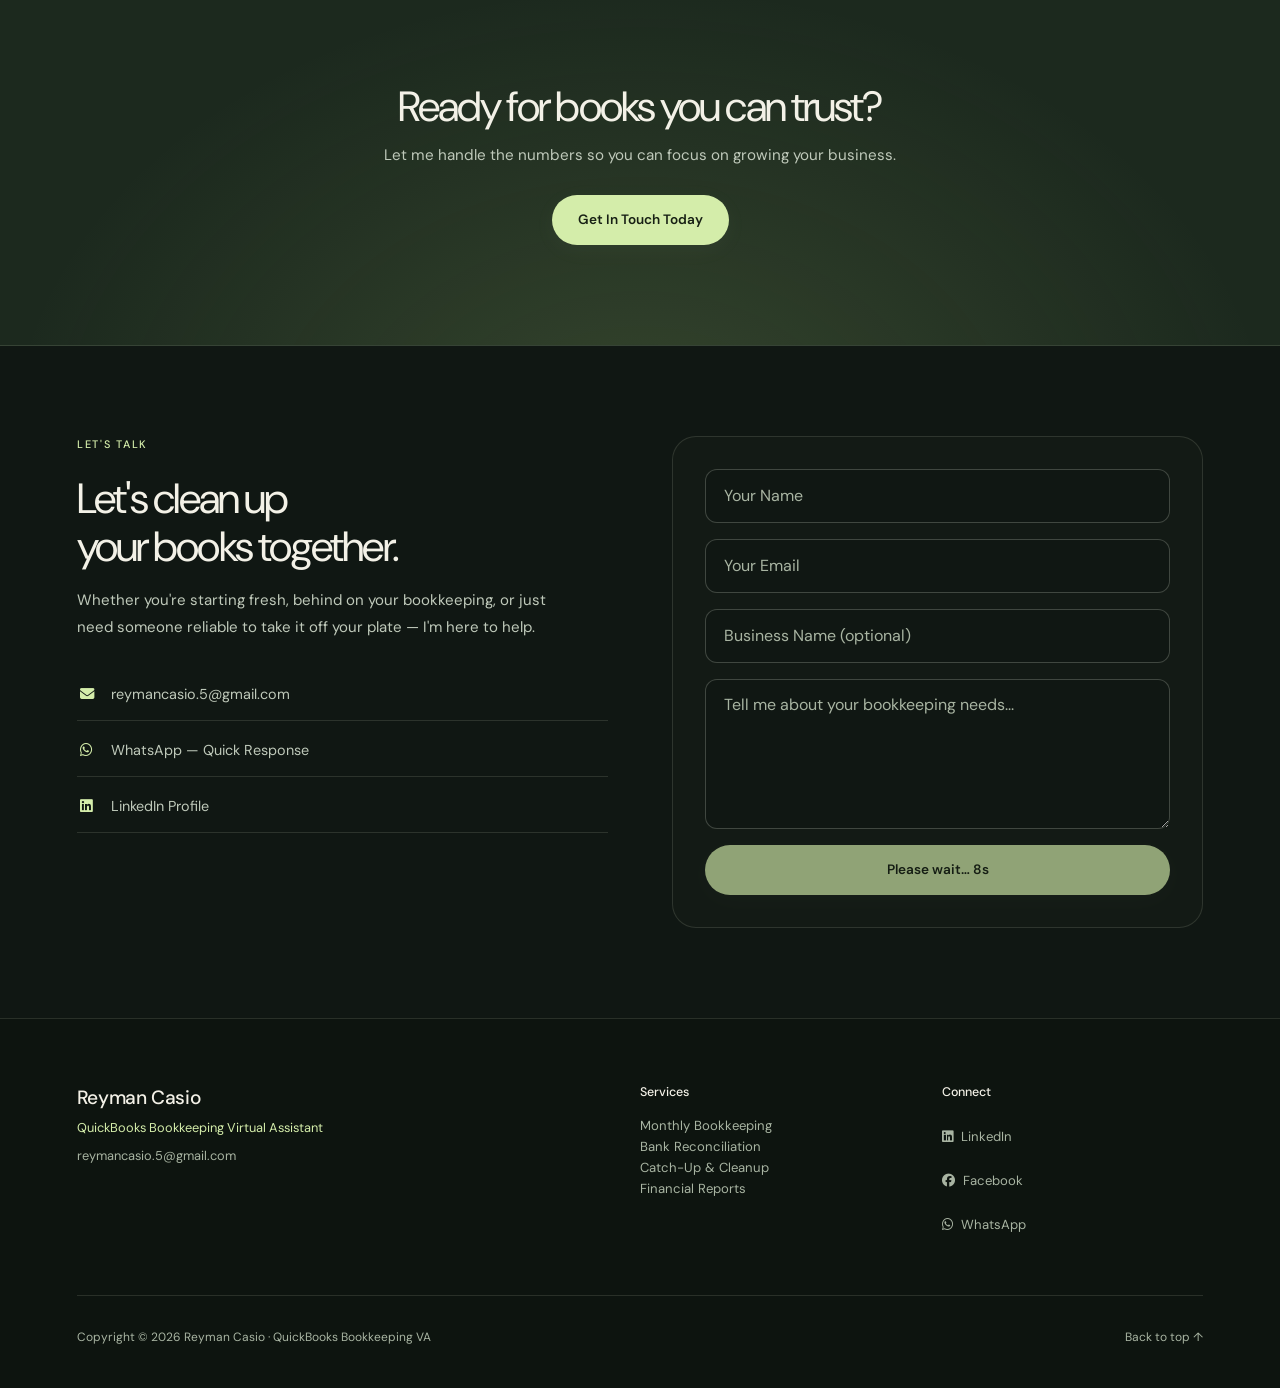
==== commit ce350d5e: "Premium design" ====
--- a/index.html
+++ b/index.html
@@ -64,19 +64,9 @@
         <div class="hero__orbital-fallback" aria-hidden="true">
           <span></span><span></span><span></span>
         </div>
-        <div class="hero__profile">
-          <img
-            src="profile.jpg"
-            alt="Reyman Casio — QuickBooks Bookkeeping VA"
-          />
-          <div class="hero__profile-badge">
-            <i class="fas fa-certificate"></i>&nbsp; QuickBooks Certified
-          </div>
-        </div>
-        <button class="hero__motion-control" id="heroMotionControl" type="button" aria-pressed="false" hidden>
-          <i class="fas fa-pause" aria-hidden="true"></i>
-          <span>Pause animation</span>
-        </button>
+        <div class="hero__profile-badge">
+          <i class="fas fa-certificate"></i>&nbsp; QuickBooks Certified
+        </div>
       </div>
     </div>
     <div class="hero__stats">
--- a/style.css
+++ b/style.css
@@ -895,572 +895,211 @@
   }
 }
 
-/* ── EDITORIAL FINANCE REFRESH ── */
+/* Shared presentation layer. Content and page structure remain in the original HTML. */
 :root {
-  --nav-h: 76px;
-  --dark-0: #07100d;
-  --dark-1: #0a1511;
-  --dark-2: #101e18;
-  --dark-3: #16271f;
-  --dark-4: #1c3429;
-  --teal: #a9e8c1;
-  --teal-dim: #76c895;
-  --blue: #87b8a0;
-  --blue-dim: #598873;
-  --text-primary: #f0f3ee;
-  --text-secondary: #b8c5bc;
-  --text-muted: #89998e;
-  --border: rgba(223, 241, 228, 0.1);
-  --card-bg: rgba(15, 29, 22, 0.82);
-  --card-border: rgba(169, 232, 193, 0.24);
+  --nav-h: 80px;
+  --dark-0: #101713;
+  --dark-1: #151e18;
+  --dark-2: #1b251e;
+  --dark-3: #233027;
+  --dark-4: #2c3c30;
+  --teal: #d4edaa;
+  --teal-dim: #afc88b;
+  --blue: #b7c8a6;
+  --blue-dim: #879c78;
+  --text-primary: #f3f1e7;
+  --text-secondary: #bfc9ba;
+  --text-muted: #a8b4a2;
+  --border: rgba(226, 236, 208, .13);
+  --card-border: rgba(212, 237, 170, .3);
+  --card-bg: #1b251e;
+  --font-display: 'DM Sans', sans-serif;
+  --radius: 22px;
+  --radius-sm: 12px;
   --max-w: 1240px;
-  --radius: 18px;
-  --radius-sm: 12px;
-}
-
-html { background: var(--dark-0); }
-body {
-  background:
-    radial-gradient(ellipse at 50% 0%, rgba(36, 75, 53, 0.16), transparent 48%),
-    var(--dark-0);
-}
-
-.nav {
-  height: var(--nav-h);
-  padding-inline: clamp(20px, 5vw, 76px);
-  background: rgba(7, 16, 13, 0.75);
-  border-color: rgba(223, 241, 228, 0.08);
-}
-.nav.scrolled { background: rgba(7, 16, 13, 0.95); }
-.nav__links { gap: clamp(16px, 2.2vw, 34px); }
-.nav__links a { font-size: 0.8rem; }
-.nav__logo { font-size: 1rem; }
-.nav__cv { border-radius: 999px; }
-
-.btn {
-  min-height: 50px;
-  border-radius: 999px;
-  padding-inline: 26px;
-  font-family: var(--font-body);
-  font-size: 0.78rem;
-  letter-spacing: 0.045em;
-  text-transform: uppercase;
-}
-.btn--primary {
-  color: #09130e;
-  background: var(--teal);
-  box-shadow: 0 8px 28px rgba(116, 195, 145, 0.15);
-}
-.btn--primary:hover {
-  color: #09130e;
-  background: #c8f3d7;
-  box-shadow: 0 12px 36px rgba(116, 195, 145, 0.26);
-}
-.btn--ghost { border-width: 1px; border-radius: 999px; }
-.btn--outline,
-.btn--download,
-.btn--cert { border-radius: 999px; }
-
-.hero {
-  min-height: 100svh;
-  justify-content: space-between;
-  padding: calc(var(--nav-h) + clamp(52px, 9vh, 108px)) clamp(24px, 7vw, 104px) 22px;
-  isolation: isolate;
-  background:
-    radial-gradient(ellipse at 76% 48%, rgba(39, 83, 58, 0.2), transparent 45%),
-    linear-gradient(115deg, #07100d 2%, #0b1711 54%, #0b1511 100%);
-}
-.hero__canvas,
-.hero__atmosphere {
-  position: absolute;
-  inset: 0;
-  width: 100%;
-  height: 100%;
-  pointer-events: none;
-}
-.hero__canvas { z-index: -1; opacity: 0.34; }
-.hero__atmosphere {
-  z-index: -1;
-  background:
-    linear-gradient(90deg, rgba(7, 16, 13, 0.35) 0%, transparent 70%),
-    linear-gradient(0deg, rgba(7, 16, 13, 0.72), transparent 25%);
-}
-.hero__content {
-  max-width: 1420px;
-  grid-template-columns: minmax(0, 1.25fr) minmax(320px, 0.75fr);
-  gap: clamp(36px, 7vw, 110px);
-  padding-bottom: clamp(34px, 7vh, 84px);
-}
-.hero__left { max-width: 740px; }
-.hero__eyebrow {
-  display: flex;
-  align-items: center;
-  gap: 11px;
-  margin-bottom: 26px;
-  color: #c0e5cc;
-  font-size: 0.69rem;
-  letter-spacing: 0.17em;
-}
-.hero__eyebrow > span {
-  width: 7px;
-  height: 7px;
-  flex: 0 0 7px;
-  border-radius: 50%;
-  background: var(--teal);
-  box-shadow: 0 0 16px rgba(169, 232, 193, 0.85);
-}
-.hero__title {
-  max-width: 780px;
-  margin-bottom: 26px;
-  font-size: clamp(3.55rem, 6.4vw, 6.1rem);
-  font-weight: 700;
-  line-height: 0.91;
-  letter-spacing: -0.025em;
-}
-.hero__title-accent {
-  color: #addfbe;
-  text-shadow: none;
-}
-.hero__subtitle {
-  max-width: 480px;
-  margin-bottom: 32px;
-  color: #c1cbc3;
-  font-size: clamp(0.96rem, 1.25vw, 1.08rem);
-  line-height: 1.78;
-}
+  --focus-ring: #e1f7bd;
+}
+html { background: var(--dark-0); scroll-padding-top: calc(var(--nav-h) + 12px); }
+body { background: var(--dark-0); overflow-x: clip; }
+::selection { color: var(--dark-0); background: var(--teal); }
+a:focus-visible, button:focus-visible, input:focus-visible, textarea:focus-visible,
+[tabindex]:focus-visible { outline: 2px solid var(--focus-ring); outline-offset: 5px; }
+.nav { padding-inline: clamp(24px, 4vw, 72px); background: rgba(16,23,19,.88); border-color: var(--border); }
+.nav.scrolled { background: rgba(16,23,19,.96); box-shadow: 0 8px 32px #0002; }
+.nav__logo { font-size: .92rem; letter-spacing: .035em; flex-shrink: 0; }
+.nav__links { gap: clamp(12px, 1.7vw, 28px); }
+.nav__links a { display: flex; align-items: center; min-height: 44px; font-size: .8rem; letter-spacing: 0; }
+.nav__hamburger { min-width: 44px; min-height: 44px; align-items: center; justify-content: center; }
+.btn { min-height: 50px; padding: 14px 26px; border-radius: 999px; font-family: var(--font-body); font-size: .85rem; font-weight: 600; letter-spacing: 0; text-transform: none; justify-content: center; }
+.btn--primary { color: #172014; background: var(--teal); box-shadow: 0 5px 24px #d4edaa0a; }
+.btn--primary:hover { background: #e3f5c7; color: #172014; box-shadow: 0 8px 28px #d4edaa18; }
+.btn--ghost, .btn--outline, .btn--download, .btn--cert { background: transparent; border: 1px solid #d4edaa40; color: var(--text-primary); }
+.btn--outline { min-height: 44px; padding: 10px 22px; font-size: .72rem; }
+.btn--ghost:hover, .btn--outline:hover, .btn--download:hover, .btn--cert:hover { background: var(--teal); color: #172014; box-shadow: none; border-color: var(--teal); }
+.btn:disabled { opacity: .65; cursor: wait; transform: none; }
+.hero { min-height: min(900px, max(780px, 100svh)); isolation: isolate; justify-content: center; padding: calc(var(--nav-h) + 60px) clamp(24px, 6vw, 104px) 32px; background: radial-gradient(ellipse at 78% 40%, #36503845, transparent 45%), linear-gradient(120deg, #101713, #17221a); }
+.hero__content { max-width: 1360px; grid-template-columns: minmax(0, 1.25fr) minmax(0, 1fr); gap: 28px; padding-bottom: 58px; }
+.hero__left { min-width: 0; }
+.hero__eyebrow { display: flex; align-items: center; gap: 10px; font-family: var(--font-body); font-size: .68rem; letter-spacing: .15em; color: var(--text-secondary); margin-bottom: 28px; }
+.hero__eyebrow > span { width: 6px; height: 6px; flex-shrink: 0; background: var(--teal); border-radius: 50%; box-shadow: 0 0 12px #d4edaa66; }
+.hero__title { font-size: clamp(2.7rem, 4.65vw, 5rem); font-weight: 400; line-height: 1.04; letter-spacing: -.065em; margin-bottom: 30px; text-transform: none; }
+.hero__title-accent { color: var(--teal); text-shadow: none; }
+.hero__subtitle { max-width: 460px; font-size: 1rem; line-height: 1.85; color: var(--text-secondary); margin-bottom: 34px; }
 .hero__ctas { gap: 12px; }
-.hero__right {
-  position: relative;
-  min-height: 430px;
-  display: flex;
-  align-items: center;
-  justify-content: center;
-  transform-origin: center;
-}
-.hero__profile {
-  width: clamp(236px, 24vw, 330px);
-  height: clamp(300px, 35vw, 430px);
-  border: 1px solid rgba(195, 235, 207, 0.28);
-  border-radius: 180px 180px 24px 24px;
-  background: rgba(16, 31, 23, 0.62);
-  box-shadow: 0 35px 100px rgba(0, 0, 0, 0.52), 0 0 72px rgba(97, 172, 122, 0.12);
-}
-.hero__profile img {
-  object-position: center 22%;
-  mask-image: linear-gradient(#000 70%, transparent 100%);
-}
-.hero__profile-badge {
-  left: 50%;
-  bottom: 20px;
-  transform: translateX(-50%);
-  white-space: nowrap;
-  padding: 9px 16px;
-  background: rgba(19, 39, 27, 0.84);
-  border: 1px solid rgba(169, 232, 193, 0.42);
-  color: #d2f1db;
-  box-shadow: 0 8px 26px rgba(0, 0, 0, 0.28);
-  backdrop-filter: blur(12px);
-}
-.hero__stats {
-  width: min(100%, 1420px);
-  margin: 0 auto;
-  padding: 0;
-}
-.hero__stats__inner {
-  max-width: 780px;
-  margin-right: auto;
-  padding: 20px 16px;
-  border: 1px solid rgba(208, 232, 215, 0.14);
-  border-radius: 16px;
-  background: rgba(12, 24, 17, 0.65);
-  backdrop-filter: blur(18px);
-}
-.stat__num { color: #b5e7c5; font-size: 2rem; }
-.stat__label {
-  color: #a7b5aa;
-  font-size: 0.64rem;
-  letter-spacing: 0.08em;
-}
-.hero__scroll {
-  position: absolute;
-  right: 0;
-  bottom: 10px;
-  display: flex;
-  align-items: center;
-  gap: 10px;
-  color: #9baa9e;
-  font-family: var(--font-mono);
-  font-size: 0.58rem;
-  letter-spacing: 0.15em;
-}
-.hero__scroll-line {
-  width: 38px;
-  height: 1px;
-  background: rgba(169, 232, 193, 0.7);
-}
-
-.section-about,
-.section-services,
-.testimonials { background-color: rgba(11, 22, 16, 0.82); }
-.section-experience,
-.section-projects,
-.section-portfolio { background-color: rgba(7, 16, 13, 0.8); }
-.section-about,
-.section-experience,
-.section-services,
-.section-projects,
-.section-portfolio,
-.testimonials { border-color: rgba(223, 241, 228, 0.09); }
-.section-about,
-.section-experience,
-.section-services,
-.section-projects,
-.section-portfolio,
-.testimonials { padding-block: clamp(68px, 9vw, 116px); }
-.section-about__heading,
-.section-experience__heading,
-.section-services__heading,
-.section-projects__heading,
-.section-portfolio__heading,
-.contact__heading {
-  font-family: var(--font-body);
-  font-weight: 500;
-  letter-spacing: -0.035em;
-  text-transform: none;
-}
-.section-label {
-  color: #a9e8c1;
-  font-family: var(--font-mono);
-  font-size: 0.66rem;
-  letter-spacing: 0.16em;
-}
-.section-about__body,
-.exp-item__body li,
-.svc-card p,
-.proj-card__row p,
-.portfolio-card__desc,
-.contact__intro { color: #b8c5bc; }
-.about__tags li,
-.exp-item__tags span,
-.portfolio-card__tags span,
-.proj-detail__tools span {
-  border-color: rgba(169, 232, 193, 0.2);
-  background: rgba(169, 232, 193, 0.055);
-  color: #c0e5cc;
-}
-.svc-card,
-.proj-card,
-.portfolio-card,
-.testi-card,
-.exp-item__card,
-.skills__list-box,
-.proj-detail__step,
-.proj-detail__outcome-stat {
-  border-color: rgba(216, 235, 221, 0.1);
-  background: linear-gradient(145deg, rgba(20, 37, 27, 0.88), rgba(11, 22, 16, 0.92));
-  box-shadow: 0 18px 54px rgba(0, 0, 0, 0.13);
-}
-.svc-card { text-align: left; }
-.svc-card__icon { margin: 0; }
-.svc-card:hover,
-.portfolio-card:hover,
-.testi-card:hover {
-  border-color: rgba(169, 232, 193, 0.38);
-  background: linear-gradient(145deg, rgba(24, 45, 32, 0.95), rgba(12, 25, 18, 0.97));
-}
-.svc-card__icon {
-  color: #c0e5cc;
-  background: rgba(169, 232, 193, 0.08);
-  border-color: rgba(169, 232, 193, 0.16);
-}
-.exp-item__card { border-left-color: #9bd7ae; }
-.exp-item:nth-child(2) .exp-item__card { border-left-color: #87b8a0; }
-.projects__sub,
-.proj-label { color: #a9e8c1; }
-.proj-chart { background: rgba(226, 240, 230, 0.08); }
-.proj-chart__bar { background: linear-gradient(90deg, #79bd91, #b9e8c7); }
-.portfolio-card__thumb-overlay { background: linear-gradient(0deg, rgba(7, 16, 13, 0.5), transparent 65%); }
-.cta-banner {
-  background:
-    radial-gradient(ellipse at 80% 50%, rgba(119, 186, 137, 0.17), transparent 40%),
-    linear-gradient(115deg, #14281c, #0a1510 68%);
-  border-block: 1px solid rgba(223, 241, 228, 0.1);
-}
-.cta-banner h2 { font-family: var(--font-body); font-weight: 500; letter-spacing: -0.035em; }
-.contact__left { background: rgba(11, 22, 16, 0.8); }
-.contact__form { background: rgba(7, 16, 13, 0.88); }
-.form-input { border-color: rgba(223, 241, 228, 0.13); }
-.form-input:focus { border-color: rgba(169, 232, 193, 0.7); }
-.footer { background: #060d09; border-top-color: rgba(223, 241, 228, 0.1); }
-.footer__name,
-.footer__heading { color: #dce9de; }
-.wa-float { background: #35875a; }
-.reveal { opacity: 1; visibility: visible; transform: none; }
-.hero-intro-pending .hero__eyebrow,
-.hero-intro-pending .hero__title,
-.hero-intro-pending .hero__subtitle,
-.hero-intro-pending .hero__ctas,
-.hero-intro-pending .hero__right,
-.hero-intro-pending .hero__stats__inner,
-.hero-intro-pending .hero__scroll {
-  opacity: 0;
-  visibility: hidden;
-}
-
-@media (max-width: 1024px) {
-  .nav { padding-inline: 24px; }
-  .nav__links { gap: 14px; }
-  .nav__links a { font-size: 0.74rem; }
-  .hero__content { gap: 26px; }
-  .hero__title { font-size: clamp(3.25rem, 6.6vw, 4.5rem); }
-}
-
+.hero__right { position: relative; min-height: 460px; display: flex; isolation: isolate; }
+.hero__canvas { position: absolute; inset: 0; width: 100%; height: 100%; pointer-events: none; z-index: -1; opacity: 1; }
+.hero__atmosphere { position: absolute; inset: 0; pointer-events: none; z-index: -1; background: radial-gradient(ellipse at 76% 40%, #b8dc7820, transparent 32%); }
+.hero__profile { position: absolute; left: 2%; bottom: 0; width: 148px; height: 182px; border-radius: 80px 80px 18px 18px; border: 1px solid #e5f4d540; background: #1a281e; box-shadow: 0 16px 48px #0005; }
+.hero__profile:hover { transform: none; box-shadow: 0 16px 48px #0005; }
+.hero__profile img { object-position: center 20%; mask-image: linear-gradient(#000 68%, transparent); }
+.hero__profile-badge { left: 50%; bottom: 10px; transform: translateX(-50%); white-space: nowrap; padding: 8px 10px; font-size: .55rem; letter-spacing: 0; text-transform: none; color: var(--text-primary); background: #1e3027ed; border: 1px solid #d4edaa40; border-radius: 999px; }
+.hero__orbital-fallback { position: absolute; inset: 3% 0 12%; pointer-events: none; z-index: -1; border-radius: 50%; background: radial-gradient(circle at 42% 40%, #b0cf7945, #4c6d3540 32%, transparent 64%); }
+.hero__orbital-fallback::before { content: ''; position: absolute; inset: 12%; border: 1px solid #d4edaa50; border-radius: 50%; box-shadow: inset 12px 5px 50px #cce39d25, 0 0 60px #b5d78915; }
+.hero__orbital-fallback span { position: absolute; inset: 6%; border: 1px solid #d4edaa80; border-radius: 50%; transform: rotate(-28deg) scaleY(.4); }
+.hero__orbital-fallback span:nth-child(2) { transform: rotate(52deg) scaleY(.4); }
+.hero__orbital-fallback span:nth-child(3) { transform: rotate(100deg) scaleY(.6); border-color: #d4edaa45; }
+.hero.has-webgl .hero__orbital-fallback { visibility: hidden; }
+.hero__stats { width: 100%; max-width: 1360px; margin: 0 auto; padding: 24px 0 0; border-top: 1px solid var(--border); display: flex; align-items: center; justify-content: space-between; gap: 24px; }
+.hero__stats__inner { margin: 0; max-width: 760px; flex: 1; padding: 0; border: 0; background: transparent; box-shadow: none; backdrop-filter: none; justify-content: flex-start; gap: 40px; }
+.stat { padding: 0; text-align: left; }
+.stat__num { font-size: 2.25rem; font-weight: 400; letter-spacing: -.045em; color: var(--text-primary); }
+.stat__label { font-family: var(--font-body); font-size: .7rem; letter-spacing: .01em; text-transform: none; color: var(--text-muted); }
+.stat__divider { background: var(--border); height: 36px; }
+.hero__scroll { display: flex; align-items: center; gap: 10px; min-height: 44px; font-size: .6rem; letter-spacing: .1em; color: var(--text-muted); }
+.hero__scroll-line { width: 30px; height: 1px; background: var(--teal); }
+.section-about, .section-experience, .section-services, .section-projects, .section-portfolio, .testimonials { padding: clamp(72px, 8vw, 120px) clamp(24px, 6vw, 104px); background: var(--dark-0); border-color: var(--border); }
+.section-about, .section-services, .testimonials { background: #151e18; }
+.section-about__inner { gap: clamp(40px, 7vw, 100px); }
+.section-label { font-family: var(--font-body); font-size: .68rem; letter-spacing: .16em; font-weight: 500; color: var(--teal); margin-bottom: 22px; }
+.section-about__heading, .section-experience__heading, .section-services__heading, .section-portfolio__heading, .contact__heading, .cta-banner h2, .proj-detail__title { font-family: var(--font-body); font-weight: 400; text-transform: none; letter-spacing: -.045em; line-height: 1.13; font-size: clamp(2rem, 3.3vw, 3.25rem); }
+.section-about__body, .exp-item__body li, .svc-card p, .proj-card__row p, .portfolio-card__desc, .contact__intro { color: var(--text-secondary); font-size: .94rem; line-height: 1.8; }
+.about__tags li, .exp-item__tags span, .portfolio-card__tags span, .proj-detail__tools span { color: var(--text-secondary); border-color: var(--border); background: #d4edaa06; text-transform: none; letter-spacing: 0; }
+.skills__icons { grid-template-columns: repeat(4, minmax(0, 1fr)); gap: 12px; margin-bottom: 32px; }
+.skill-icon__box { background: #f3f1e7; border: none; border-radius: 18px; }
+.skill-icon__box:hover { transform: translateY(-2px); box-shadow: none; }
+.skills__list-box, .svc-card, .proj-card, .portfolio-card, .testi-card, .exp-item__card, .proj-detail__step, .proj-detail__outcome-stat { background: linear-gradient(135deg, #d4edaa07, #d4edaa02); border: 1px solid var(--border); box-shadow: 0 12px 32px #0000000a; backdrop-filter: none; }
+.skills__list-box { padding: 26px; border-radius: 20px; }
+.skills__list-box li { line-height: 1.7; }
+.exp-item__card { padding: 34px 38px; }
+.exp-item:nth-child(2) .exp-item__card { border-left-color: var(--border); }
+.exp-item__dot { width: 7px; height: 7px; box-shadow: none; background: var(--teal); }
+.svc-card { text-align: left; padding: 32px; gap: 20px; min-width: 0; }
+.svc-card__icon { margin: 0 0 10px; width: 48px; height: 48px; background: #d4edaa0a; border: 1px solid #d4edaa25; color: var(--teal); }
+.svc-card h3, .exp-item__title, .proj-card__title, .portfolio-card__title { font-family: var(--font-body); font-size: 1.25rem; font-weight: 500; letter-spacing: -.02em; text-transform: none; line-height: 1.4; }
+.svc-card:hover, .portfolio-card:hover, .testi-card:hover, .exp-item__card:hover, .proj-detail__step:hover, .proj-detail__outcome-stat:hover { background: #d4edaa08; border-color: var(--card-border); transform: translateY(-3px); box-shadow: 0 14px 38px #0002; }
+.proj-card { padding: 30px; min-width: 0; }
+.projects__sub { color: var(--text-primary); font-weight: 400; letter-spacing: -.03em; font-size: clamp(1.7rem, 3vw, 2.8rem); }
+.proj-label, .proj-result-label, .proj-result-unit, .portfolio-card__category, .portfolio-card__cta, .testi-name { text-transform: none; letter-spacing: .01em; }
+.proj-label, .portfolio-card__category { color: var(--teal); }
+.proj-card__tag { color: var(--text-muted); line-height: 1.7; }
+.proj-result-num { font-weight: 400; letter-spacing: -.05em; }
+.proj-chart { background: #d4edaa0d; height: 3px; }
+.proj-chart__bar { background: var(--teal); animation: none; }
+.portfolio__grid { gap: 24px; }
+.portfolio-card__thumb-overlay { background: linear-gradient(0deg, #10171355, transparent); }
+.portfolio-card__body { padding: 28px; }
+.portfolio-card__footer { padding: 18px 28px; border-color: var(--border); background: transparent; }
+.testi-card { padding: 32px; gap: 22px; }
+.testi-card__avatar { justify-content: flex-start; color: var(--teal); font-size: 1.7rem; }
+.testi-card p { font-style: normal; font-size: 1rem; line-height: 1.85; color: var(--text-primary); }
+.testi-name { margin-top: auto; font-family: var(--font-body); color: var(--text-muted); }
+.resume-section { background: var(--dark-0); border-color: var(--border); padding-block: 72px; }
+.cta-banner { padding: 100px 24px; background: radial-gradient(ellipse at 50% 130%, #95b16835, transparent 70%), #1c291e; border-color: var(--border); }
+.cta-banner::before { background: none; }
+.section-contact { background: var(--dark-0); max-width: 1440px; margin-inline: auto; border: 0; padding: 90px clamp(24px, 6vw, 100px); gap: 64px; }
+.contact__left, .contact__form { padding: 0; border: 0; min-width: 0; }
+.contact__intro { max-width: 480px; }
+.contact-link { overflow-wrap: anywhere; }
+.contact__form { padding: 32px; background: #d4edaa04; border: 1px solid var(--border); border-radius: 24px; align-self: start; }
+.form-input { min-height: 54px; background: #101713; border-color: #bfc9ba45; font-size: 1rem; }
+.form-input:focus { border-color: var(--teal); background: #172019; }
+.form-textarea { min-height: 150px; resize: vertical; }
+.footer { background: #0d140f; border-color: var(--border); padding: 64px clamp(24px, 6vw, 104px) 28px; }
+.footer__name { font-size: 1.2rem; font-weight: 500; letter-spacing: -.02em; }
+.footer__heading { color: var(--text-primary); text-transform: none; font-weight: 500; letter-spacing: 0; }
+.footer ul a, .footer__bottom a { display: inline-flex; align-items: center; gap: 8px; min-height: 44px; }
+.footer ul { gap: 0; }
+.wa-float { background: #d4edaa; color: #172014; box-shadow: 0 6px 24px #0004; animation: none; }
+.proj-detail { max-width: 1000px; padding: calc(var(--nav-h) + 50px) 48px 96px; background: transparent; }
+.proj-detail__back { min-height: 44px; text-transform: none; letter-spacing: 0; }
+.proj-detail__hero { border-color: var(--border); border-radius: 24px; }
+.proj-detail__title { font-size: clamp(2.4rem, 4.5vw, 4rem); margin-block: 22px; }
+.proj-detail__intro { font-size: 1.1rem; line-height: 1.85; }
+.proj-detail__intro, .proj-detail__section p:not(.proj-detail__section-label) { color: var(--text-secondary); }
+.proj-detail__section { margin-bottom: 48px; }
+.proj-detail__category, .proj-detail__section-label, .proj-detail__outcome-label { text-transform: none; letter-spacing: .03em; }
+.proj-detail__step-num { color: var(--teal); font-weight: 400; }
+.proj-detail__step-body { min-width: 0; }
+.proj-detail__outcome-num { font-weight: 400; letter-spacing: -.05em; }
+#lightbox { background: rgba(13,20,15,.97) !important; }
+#lightbox img { border-color: var(--border) !important; box-shadow: 0 32px 80px #0008 !important; }
+#lightbox button { color: var(--text-primary) !important; min-width: 44px; min-height: 44px; }
+#lightbox button:hover { background: #d4edaa20 !important; border-color: var(--teal) !important; }
+#lightbox span { color: var(--text-secondary) !important; }
+.reveal { opacity: 1; visibility: visible; transform: none; transition: none; }
+.hero-intro-pending .hero__eyebrow, .hero-intro-pending .hero__title, .hero-intro-pending .hero__subtitle, .hero-intro-pending .hero__ctas, .hero-intro-pending .hero__right, .hero-intro-pending .hero__stats__inner, .hero-intro-pending .hero__scroll { opacity: 0; visibility: hidden; }
+@media (max-width: 1100px) {
+  .nav { padding-inline: 20px; gap: 16px; }
+  .nav__links { gap: 12px; }
+  .nav__links a { font-size: .72rem; }
+  .nav__cv { padding-inline: 14px; }
+  .hero__content { gap: 10px; }
+  .hero__right { min-height: 400px; }
+  .hero__stats__inner { gap: 24px; }
+  .section-contact { gap: 32px; }
+}
+@media (max-width: 900px) and (min-width: 769px) {
+  .nav__logo { font-size: .75rem; gap: 6px; }
+  .nav__links { gap: 8px; }
+  .nav__cv { padding-inline: 10px; font-size: .62rem; }
+  .hero__title { font-size: 2.6rem; }
+  .hero__scroll { display: none; }
+  .contact__form { padding: 24px; }
+}
 @media (max-width: 768px) {
-  .hero {
-    min-height: 100svh;
-    padding: calc(var(--nav-h) + 44px) 20px 22px;
-  }
-  .hero__content {
-    grid-template-columns: 1fr;
-    gap: 24px;
-    padding-bottom: 30px;
-  }
-  .hero__title { font-size: clamp(3.35rem, 11vw, 5.3rem); }
-  .hero__right { display: flex; min-height: 240px; }
-  .hero__profile { width: 190px; height: 240px; }
-  .hero__stats {
-    display: block;
-    padding: 0;
-  }
-  .hero__stats__inner {
-    max-width: none;
-    padding: 17px 8px;
-  }
+  :root { --nav-h: 68px; }
+  .nav__links { background: #151e18fa; gap: 0; overflow-y: auto; }
+  .hero { min-height: auto; padding: 120px 24px 28px; }
+  .hero__content { grid-template-columns: minmax(0, 1fr); gap: 24px; padding-bottom: 36px; }
+  .hero__title { font-size: clamp(2.5rem, 7.7vw, 4.5rem); }
+  .hero__subtitle { max-width: 540px; }
+  .hero__eyebrow { font-size: .61rem; letter-spacing: .1em; }
+  .hero__right { display: flex; min-height: 340px; width: min(100%, 460px); margin-inline: auto; }
+  .hero__canvas { display: block; }
+  .hero__profile { width: 124px; height: 154px; bottom: 0; left: 5%; }
+  .hero__stats { display: block; }
+  .hero__stats__inner { flex-wrap: nowrap; gap: 12px; }
+  .hero__stats .stat { min-width: 0; flex: 1; padding: 0; }
+  .hero__stats .stat__divider { display: block; height: 32px; }
+  .stat__num { font-size: 1.85rem; }
+  .stat__label { font-size: .62rem; }
   .hero__scroll { display: none; }
-  .section-about,
-  .section-experience,
-  .section-services,
-  .section-projects,
-  .section-portfolio,
-  .testimonials { padding-block: 64px; }
-}
-
+  .section-about, .section-experience, .section-services, .section-projects, .section-portfolio, .testimonials { padding: 72px 24px; }
+  .services-grid { grid-template-columns: repeat(2, minmax(0, 1fr)); }
+  .svc-card { padding: 24px; }
+  .section-contact { padding: 64px 24px; gap: 36px; }
+  .contact__form { padding: 24px; }
+  .proj-detail { padding: 100px 24px 64px; }
+  .proj-detail__title { overflow-wrap: anywhere; }
+  .wa-float { width: 46px; height: 46px; right: 12px; bottom: 12px; font-size: 1.3rem; }
+}
 @media (max-width: 480px) {
-  .hero { padding-top: calc(var(--nav-h) + 34px); }
-  .hero__title { font-size: clamp(3rem, 12.5vw, 4.1rem); }
-  .hero__subtitle { font-size: 0.93rem; }
-  .hero__ctas { gap: 9px; }
-  .hero__ctas .btn { padding-inline: 18px; }
-  .hero__stats__inner { flex-wrap: nowrap; gap: 0; }
-  .hero__stats .stat__divider { display: block; height: 32px; }
-  .hero__stats .stat { min-width: 0; flex: 1; padding-inline: 4px; }
-  .stat__num { font-size: 1.6rem; }
-  .stat__label { font-size: 0.52rem; }
-}
-
+  .hero__title { font-size: clamp(2.05rem, 8.7vw, 2.65rem); }
+  .hero__ctas { gap: 10px; }
+  .hero__ctas .btn { font-size: .78rem; padding-inline: 19px; }
+  .hero__right { min-height: 300px; }
+  .hero__stats__inner { gap: 8px; }
+  .stat__num { font-size: 1.65rem; }
+  .stat__label { font-size: .6rem; }
+  .services-grid { grid-template-columns: minmax(0, 1fr); }
+  .skills__icons { gap: 8px; }
+  .skill-icon__box { width: 52px; height: 52px; }
+  .exp-item__card, .proj-card, .testi-card { padding: 24px; min-width: 0; }
+  .contact__form { padding: 20px; }
+  .contact-link { font-size: .83rem; gap: 10px; }
+  .proj-detail__step { padding: 22px 18px; gap: 14px; }
+  .proj-detail__outcome { grid-template-columns: minmax(0, 1fr); }
+}
 @media (prefers-reduced-motion: reduce) {
-  html { scroll-behavior: auto; }
-  .hero__canvas { opacity: 0.52; }
-}
-
-/* ── FINISHING DETAILS ── */
-:root {
-  --font-display: 'DM Sans', sans-serif;
-  --focus-ring: #d2f3a5;
-  --teal: #c9ee9f;
-  --teal-dim: #a8ca7e;
-  --card-border: rgba(201, 238, 159, 0.24);
-}
-
-html { scroll-padding-top: calc(var(--nav-h) + 12px); }
-
-a:focus-visible,
-button:focus-visible,
-input:focus-visible,
-textarea:focus-visible {
-  outline: 2px solid var(--focus-ring);
-  outline-offset: 4px;
-}
-
-.btn { text-transform: none; }
-.btn--outline { min-height: 44px; }
-.hero__profile-badge { text-transform: none; }
-.nav__hamburger { min-width: 44px; min-height: 44px; align-items: center; justify-content: center; }
-.nav__links a {
-  display: flex;
-  align-items: center;
-  min-height: 44px;
-  padding-block: 8px;
-}
-
-.hero {
-  min-height: max(760px, 100svh);
-  padding-inline: clamp(24px, 7vw, 104px);
-}
-.hero__content { grid-template-columns: minmax(0, 1.15fr) minmax(280px, 0.85fr); }
-.hero__title {
-  font-size: clamp(3.2rem, 5vw, 5.2rem);
-  text-transform: none;
-}
-.hero__title-accent { color: #c9ee9f; }
-.hero__right {
-  position: relative;
-  flex-direction: column;
-  gap: 14px;
-}
-.hero__orbital-fallback {
-  position: absolute;
-  z-index: -1;
-  top: 47%;
-  left: 50%;
-  width: min(550px, 145%);
-  aspect-ratio: 1;
-  transform: translate(-50%, -50%);
-  border-radius: 50%;
-  background: radial-gradient(circle, rgba(124, 178, 103, 0.2), rgba(62, 102, 64, 0.08) 39%, transparent 69%);
-  pointer-events: none;
-}
-.hero__orbital-fallback span {
-  position: absolute;
-  inset: 13%;
-  border: 1px solid rgba(202, 235, 170, 0.48);
-  border-radius: 50%;
-  transform: rotate(-24deg) scaleY(0.4);
-}
-.hero__orbital-fallback span:nth-child(2) {
-  inset: 8%;
-  transform: rotate(58deg) scaleY(0.37);
-  border-color: rgba(169, 216, 157, 0.38);
-}
-.hero__orbital-fallback span:nth-child(3) {
-  inset: 18%;
-  transform: rotate(-72deg) scaleY(0.48);
-  border-color: rgba(224, 243, 181, 0.32);
-}
-.hero.has-webgl .hero__orbital-fallback { visibility: hidden; }
-.hero__motion-control {
-  display: inline-flex;
-  align-items: center;
-  justify-content: center;
-  gap: 9px;
-  min-height: 44px;
-  padding: 0 15px;
-  border: 1px solid rgba(223, 241, 228, 0.16);
-  border-radius: 999px;
-  color: #dce9de;
-  background: rgba(7, 16, 13, 0.78);
-  font: 500 0.72rem var(--font-body);
-  cursor: pointer;
-  transition: background var(--transition), border-color var(--transition);
-}
-.hero__motion-control:hover {
-  border-color: rgba(210, 243, 165, 0.55);
-  background: rgba(25, 46, 31, 0.92);
-}
-.hero__motion-control[hidden] { display: none; }
-.hero__canvas { opacity: 0.42; }
-
-.section-about__heading,
-.section-experience__heading,
-.section-services__heading,
-.section-portfolio__heading,
-.contact__heading,
-.cta-banner h2,
-.svc-card h3,
-.exp-item__title,
-.proj-card__title,
-.portfolio-card__title,
-.proj-detail__title {
-  text-transform: none;
-}
-.about__tags li,
-.exp-item__tags span,
-.footer__heading,
-.testi-name,
-.stat__label,
-.proj-label,
-.proj-result-label,
-.proj-result-unit,
-.portfolio-card__category,
-.portfolio-card__cta,
-.proj-detail__back,
-.proj-detail__category,
-.proj-detail__section-label,
-.proj-detail__outcome-label { text-transform: none; }
-.section-about__heading,
-.section-experience__heading,
-.section-services__heading,
-.section-portfolio__heading,
-.contact__heading,
-.proj-detail__title {
-  font-weight: 500;
-  letter-spacing: -0.035em;
-}
-.section-about__body,
-.exp-item__body li,
-.svc-card p,
-.proj-card__row p,
-.portfolio-card__desc,
-.contact__intro,
-.proj-detail__intro,
-.proj-detail__section p:not(.proj-detail__section-label) {
-  color: #c1cbc3;
-}
-.svc-card h3 { font-size: 1.08rem; letter-spacing: -0.02em; }
-.svc-card { min-height: 230px; }
-.proj-detail__step,
-.proj-detail__outcome-stat,
-.proj-detail__hero,
-.proj-detail__gallery img {
-  border-color: rgba(216, 235, 221, 0.12);
-}
-.form-input { min-height: 50px; }
-.form-textarea { min-height: 132px; }
-.wa-float { animation: none; }
-
-@media (max-width: 1024px) {
-  .hero__content { grid-template-columns: minmax(0, 1.1fr) minmax(240px, 0.9fr); }
-  .hero__title { font-size: clamp(3rem, 5vw, 4.7rem); }
-}
-
-@media (max-width: 768px) {
-  .hero { min-height: auto; padding-top: calc(var(--nav-h) + 56px); }
-  .hero__canvas { display: none; }
-  .hero__content { grid-template-columns: minmax(0, 1fr); }
-  .hero__right { min-height: 0; }
-  .hero__orbital-fallback { width: min(430px, 115vw); }
-  .hero__motion-control { margin-top: 2px; }
-  .hero__title { font-size: clamp(2.8rem, 9.5vw, 4.5rem); }
-  .wa-float { right: 8px; bottom: 8px; width: 46px; height: 46px; font-size: 1.2rem; }
-  .services-grid,
-  .projects__grid,
-  .portfolio__grid,
-  .testimonials__grid { min-width: 0; }
-  .proj-detail__title { overflow-wrap: anywhere; }
-}
-
-@media (max-width: 480px) {
-  .hero { padding-inline: 20px; }
-  .hero__content { padding-bottom: 12px; }
-  .hero__title { font-size: clamp(2.45rem, 9.5vw, 3.15rem); }
-  .hero__profile { width: min(180px, 58vw); height: 222px; }
-  .hero__stats__inner { gap: 2px; }
-  .stat__label { letter-spacing: 0.025em; }
-  .hero__ctas .btn { padding-inline: 17px; }
-  .proj-card,
-  .portfolio-card,
-  .testi-card,
-  .exp-item__card { min-width: 0; }
-}
-
-@media (prefers-reduced-motion: reduce) {
-  *,
-  *::before,
-  *::after {
-    scroll-behavior: auto !important;
-    animation-duration: 0.01ms !important;
-    animation-iteration-count: 1 !important;
-    transition-duration: 0.01ms !important;
-  }
-  .hero__motion-control { display: none; }
-}
+  *, *::before, *::after { scroll-behavior: auto !important; animation: none !important; transition: none !important; }
+}
